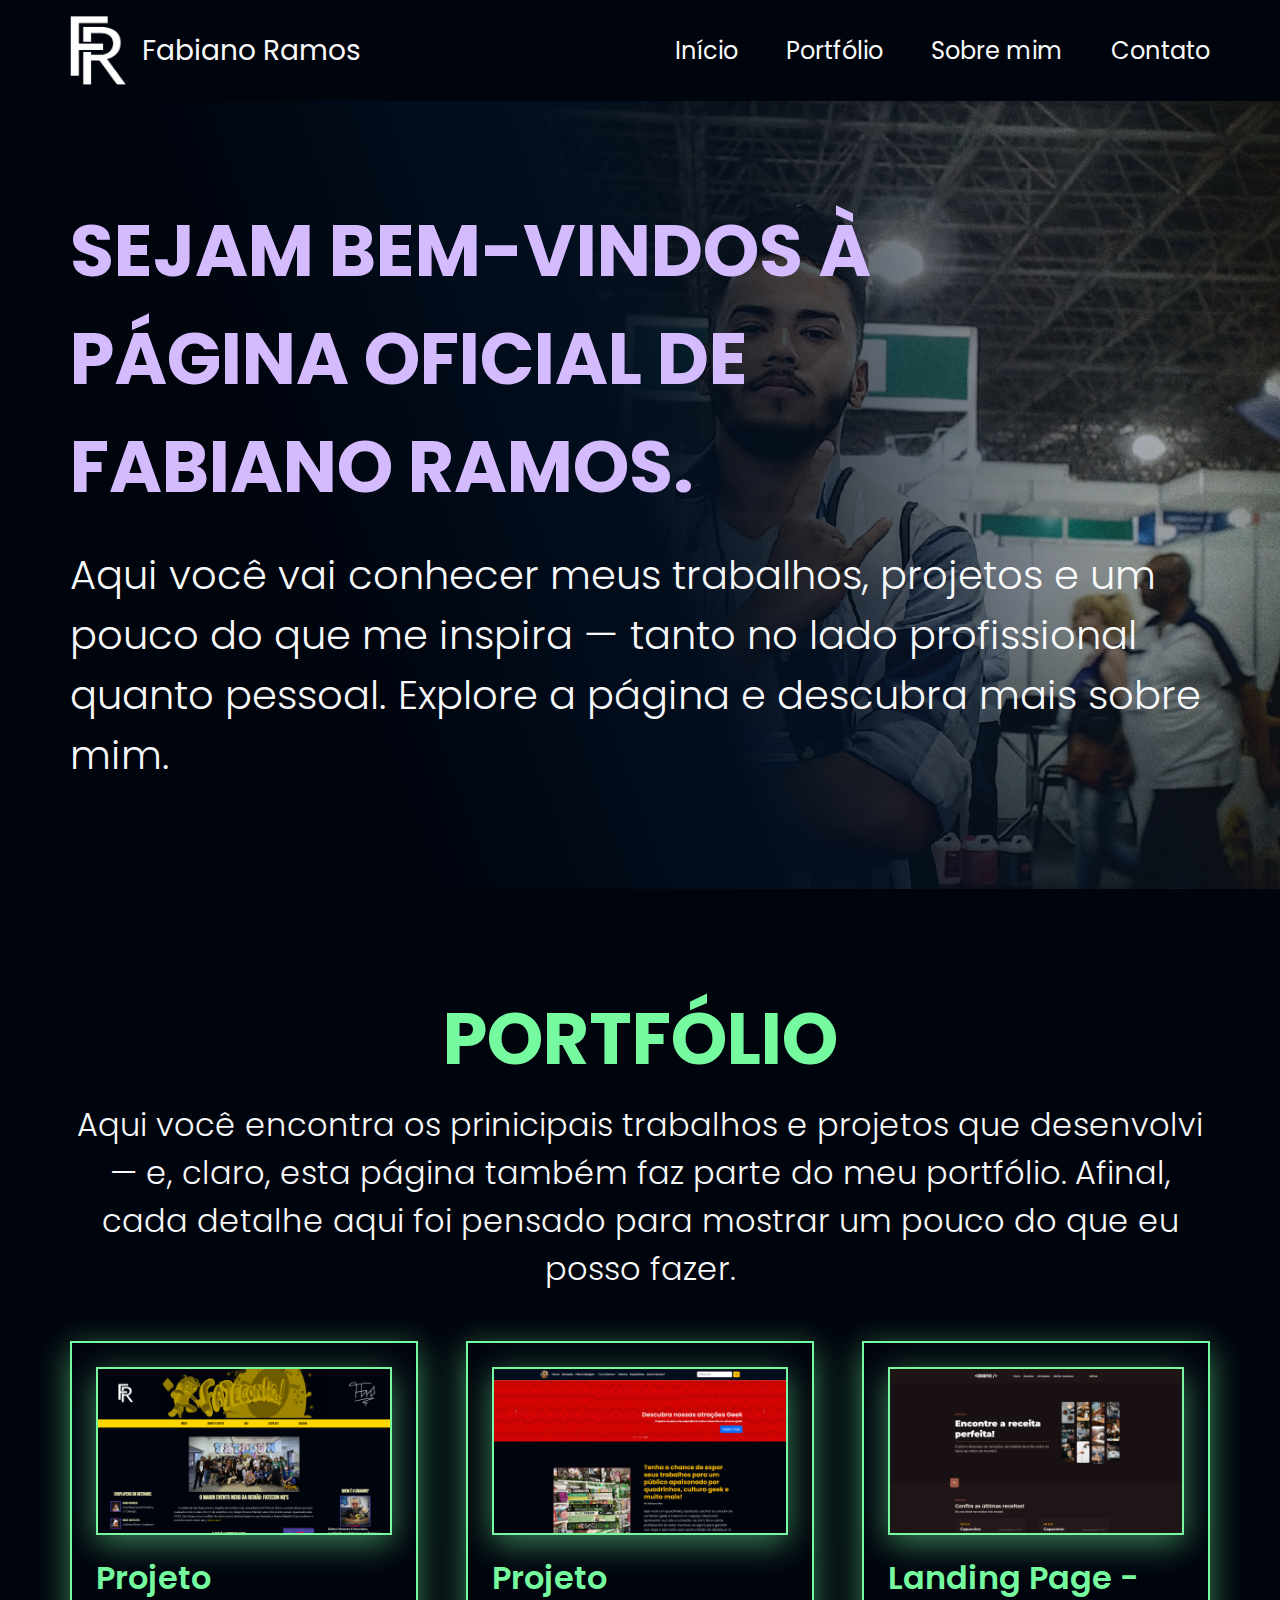
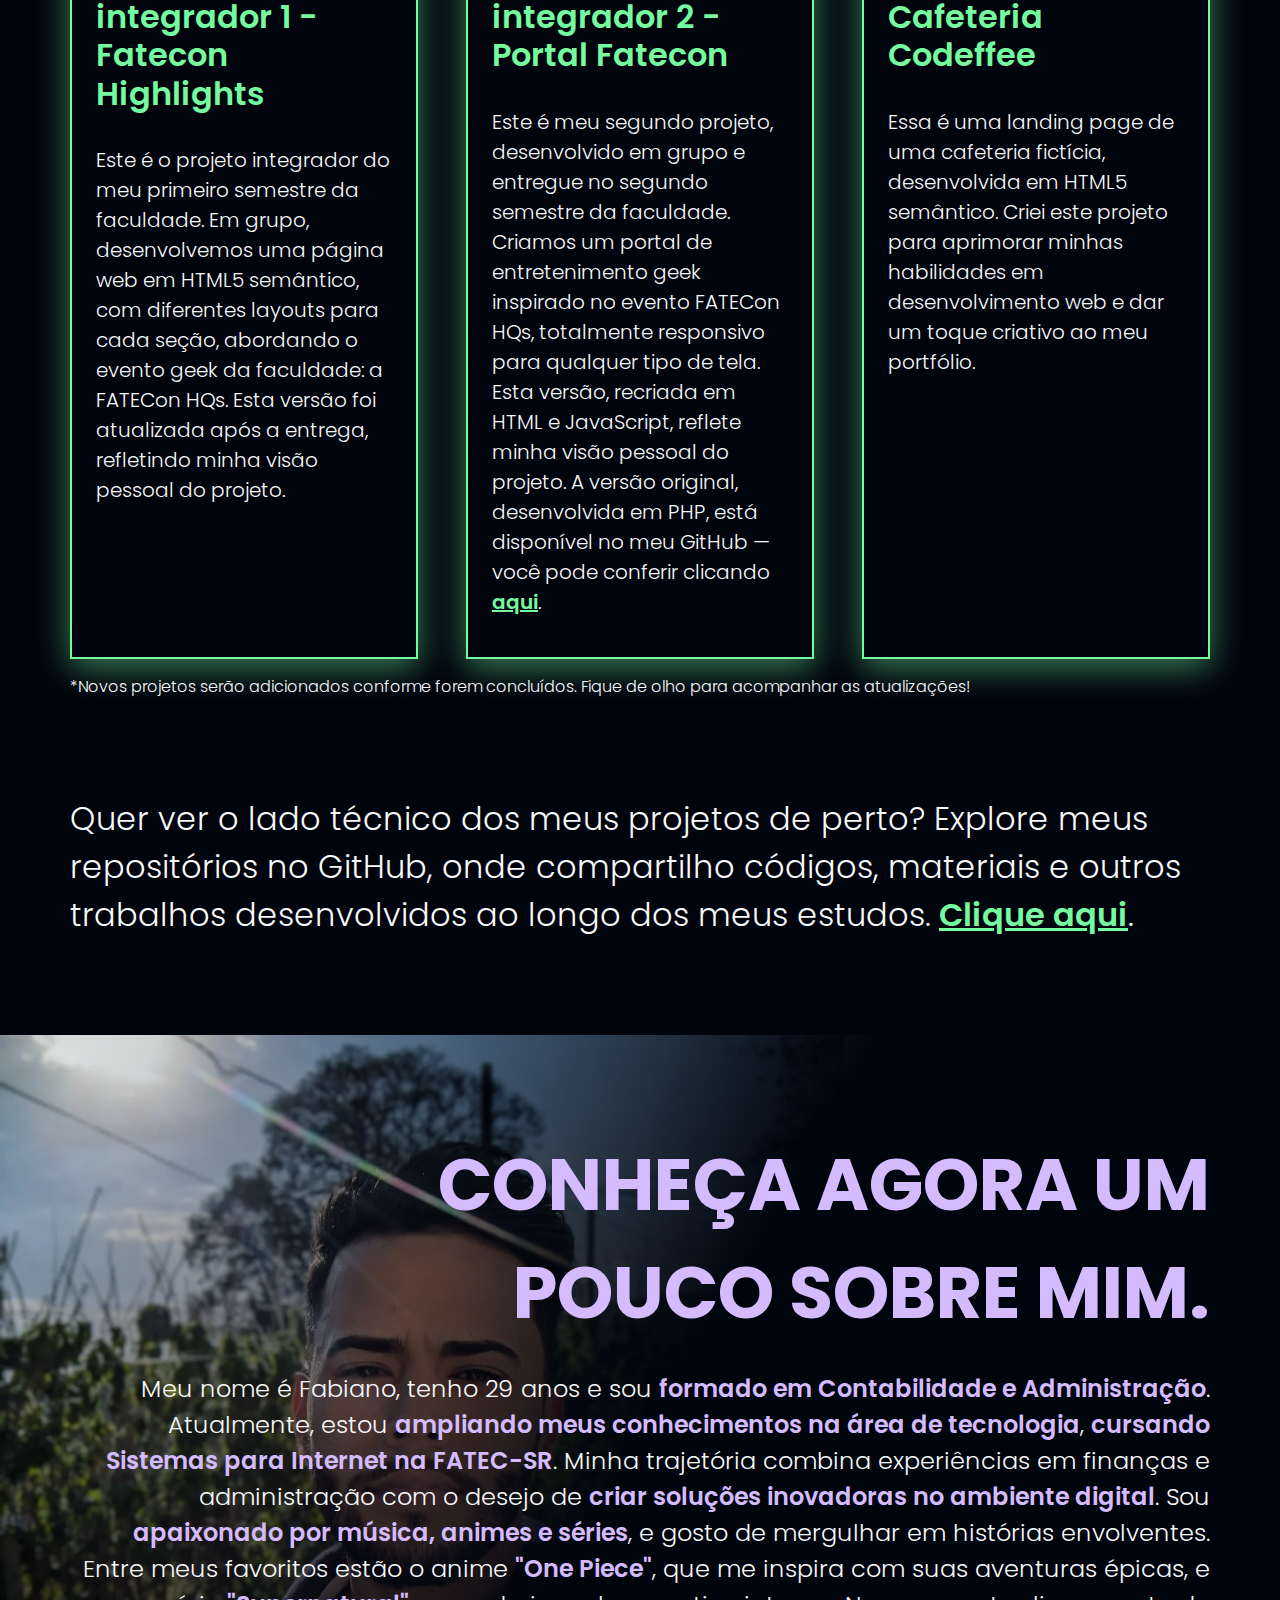
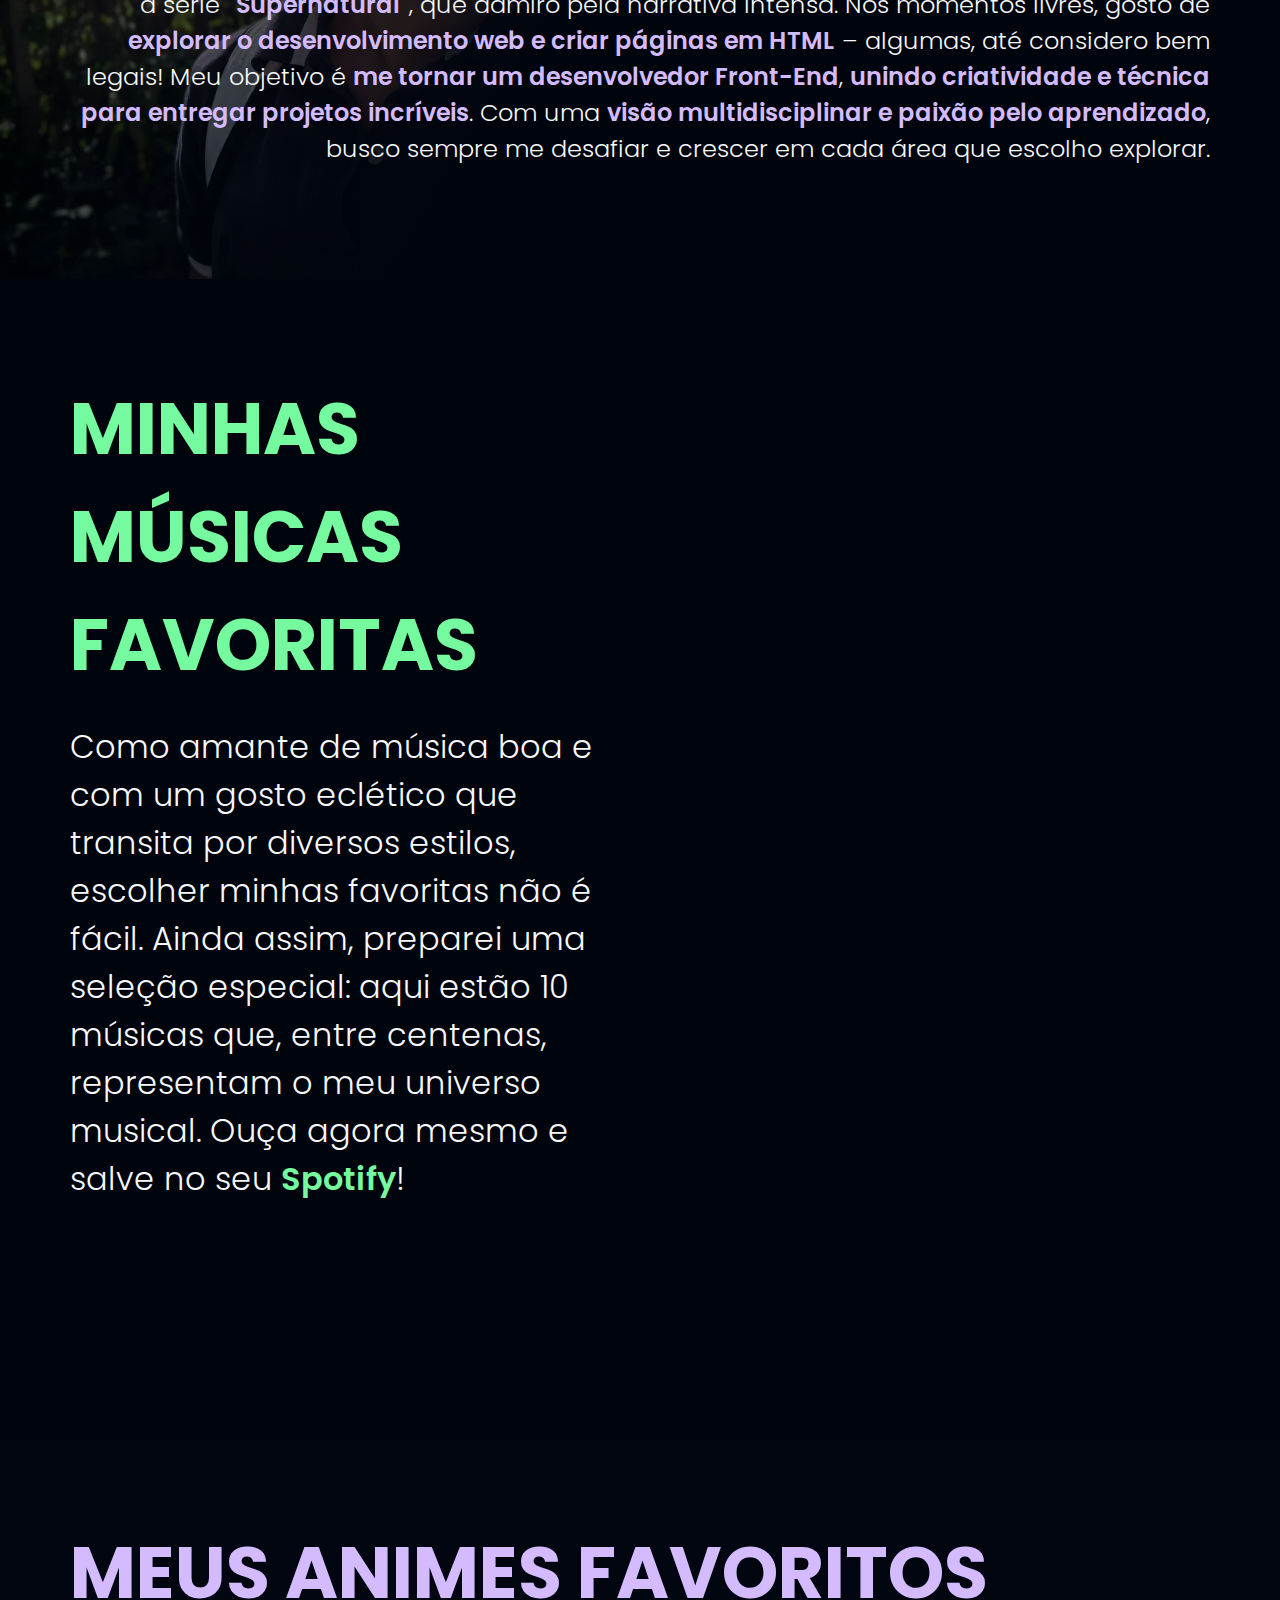
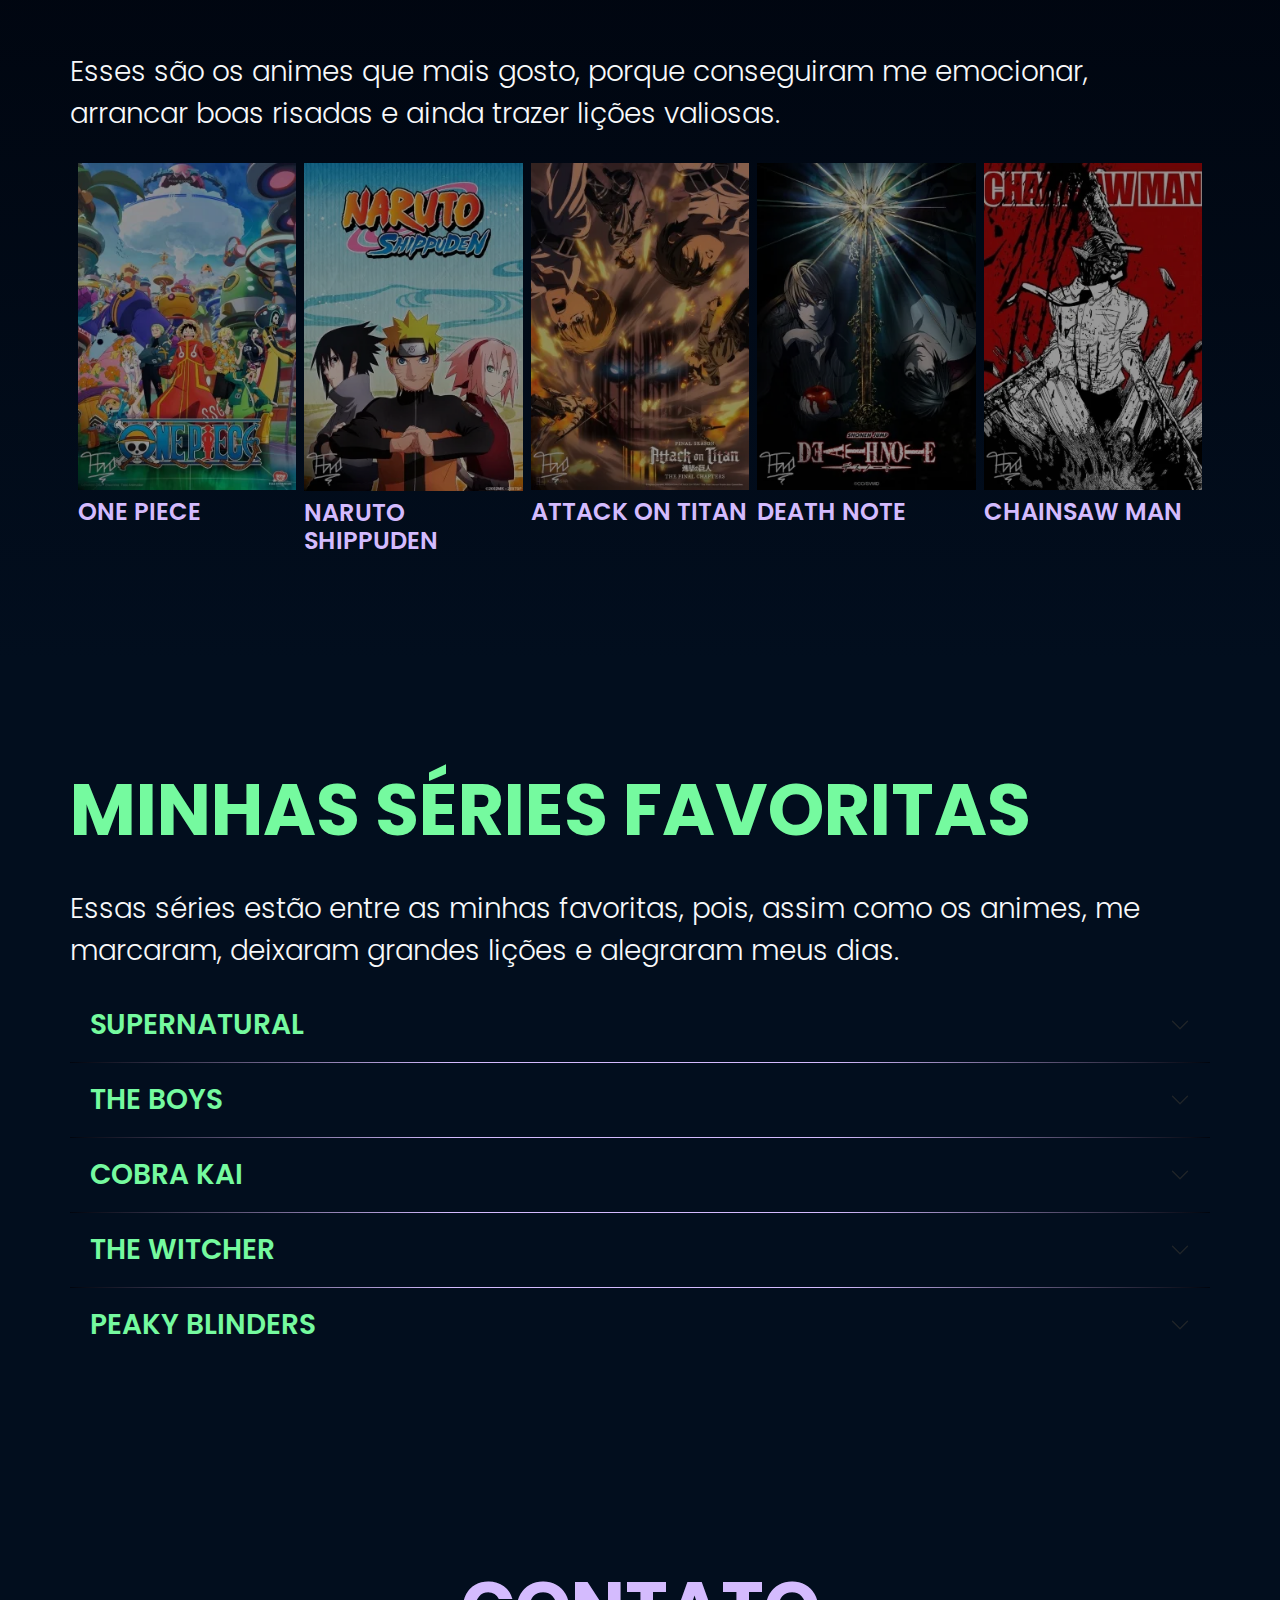
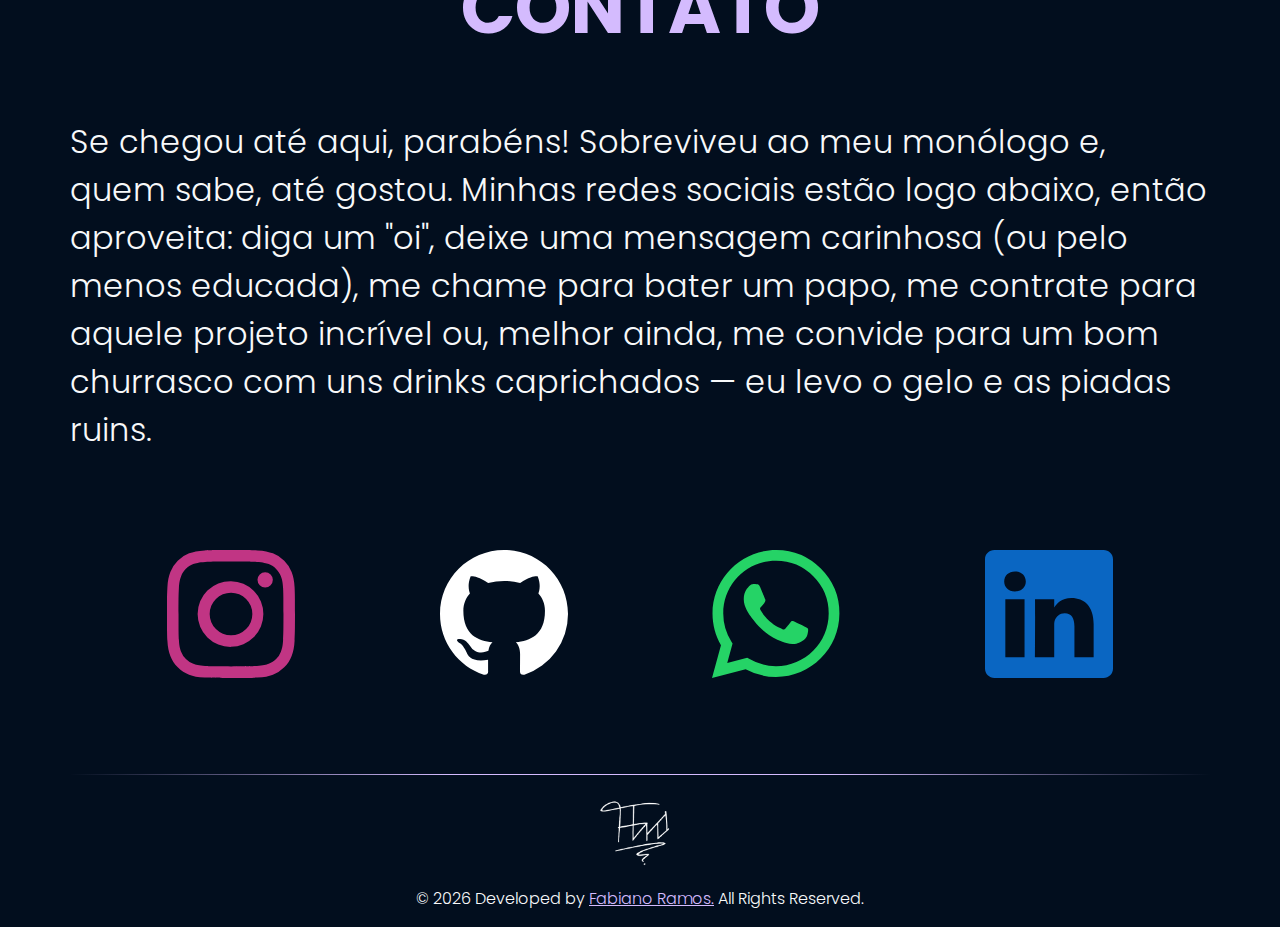
==== index.html @ 6aa33915 "Update index.html" ====
<!DOCTYPE html>
<html lang="pt-br">

<head>
    <meta charset="UTF-8">
    <meta name="viewport" content="width=device-width, initial-scale=1.0">
    <meta name="description" content="Uma página com uma apresentação profissional e pessoal sobre mim, além de uma amostra de meus projetos">
    <meta name="keywords" content="Fabiano Ramos, desenvolvedor Front-End, portfólio, projetos, quem sou, animes, séries, músicas">
    <meta name="author" content="Fabiano Ramos">
    <meta name="robots" content="index, follow">
    <title>Página do Fabiano</title>
    <link rel="icon" type="image/x-icon" href="assets/images/logos/mylogowhite.png">
    <!--Css BootStrap-->
    <link rel="stylesheet" href="https://cdn.jsdelivr.net/npm/bootstrap-icons@1.11.3/font/bootstrap-icons.min.css">
    <link href="https://cdn.jsdelivr.net/npm/bootstrap@5.3.3/dist/css/bootstrap.min.css" rel="stylesheet" integrity="sha384-QWTKZyjpPEjISv5WaRU9OFeRpok6YctnYmDr5pNlyT2bRjXh0JMhjY6hW+ALEwIH" crossorigin="anonymous">
    <!--Css geral-->
    <link rel="stylesheet" href="assets/css/style.css">
    <!-- Fonte -->
    <link rel="preconnect" href="https://fonts.googleapis.com">
    <link rel="preconnect" href="https://fonts.gstatic.com" crossorigin>
    <link href="https://fonts.googleapis.com/css2?family=Poppins:ital,wght@0,100;0,200;0,300;0,400;0,500;0,600;0,700;0,800;0,900;1,100;1,200;1,300;1,400;1,500;1,600;1,700;1,800;1,900&display=swap" rel="stylesheet">
</head>

<body class="text-light bg-blackblue">
    <!-- Header -->
    <header class="py-3 sticky-top bg-blackblue user-select-none transition-effect" id="navbar">
        <div class="container d-flex px-md-0 m-auto justify-content-between align-items-start align-items-lg-center">
            <div class=" text-start d-flex align-items-center my-md-auto gap-3">
                <a href="index.html"><img src="assets/images/logos/mylogowhite.png" alt="Fabiano Ramos Logo" class="logo"></a>

                <div class="d-none d-lg-block">
                    <span class="fs-3 text-light">Fabiano Ramos</span>
                </div>
            </div>

            <nav class="navbar navbar-expand-md d-flex flex-column text-end justify-content-end align-items-end px-md-0 my-auto">
                <button id="submenu-btn" class="navbar-toggler p-0" type="button" data-bs-toggle="collapse" data-bs-target="#navbarSupportedContent" aria-controls="navbarSupportedContent" aria-expanded="false" aria-label="Toggle navigation">
                    <i class="bi bi-list h1 text-light"></i>
                </button>

                <div class="d-flex flex-row justify-content-between fs-5">
                    <ul class="collapse navbar-collapse gap-5 fs-4 list-unstyled my-auto" id="navbarSupportedContent">
                        <li class="nav-item"><a href="#top" class="nav-link transition-effect">Início</a></li>
                        <li class="nav-item"><a href="#portfolio" class="nav-link transition-effect">Portfólio</a></li>
                        <li class="nav-item"><a href="#about" class="nav-link transition-effect">Sobre mim</a></li>
                        <li class="nav-item"><a href="#contacts" class="nav-link transition-effect">Contato</a></li>
                    </ul>
                </div>
            </nav>
        </div>
    </header>

    <main id="main">
        <!-- Hero -->
        <section class="py-5 bg-blackblue bg-hero" id="hero">
            <div class="container my-0 my-md-5 p-md-0">
                <header class="d-flex flex-column align-items-center align-items-md-start gap-3">
                    <h1 class="h-hero text-uppercase fw-bold text-lilac col-lg-9">Sejam Bem-vindos à página oficial de Fabiano Ramos.</h1>
                    <p class="h1 lh-base fw-light text-light">Aqui você vai conhecer meus trabalhos, projetos e um pouco do que me inspira — tanto no lado profissional quanto pessoal. Explore a página e descubra mais sobre mim.</p>
                </header>

                <div class="d-lg-none text-center p-3 my-3">
                    <img src="assets/images/fabiano01.webp" alt="Foto oficial de Fabiano Ramos" class="img-fluid bordas-lilac" loading="lazy">
                    <p><em>Opa, esse sou eu!</em></p>
                </div>
            </div>
        </section>

        <!-- Portfólio -->
        <section class="py-5 bg-blackblue" id="portfolio">
            <div class="container my-0 my-md-5 p-md-0">
                <header>
                    <h2 class="h-hero text-center text-mint fw-bold text-uppercase">Portfólio</h2>
                    <p class="h2 lh-base fw-light text-center text-light">Aqui você encontra os prinicipais trabalhos e projetos que desenvolvi — e, claro, esta página também faz parte do meu portfólio. Afinal, cada detalhe aqui foi pensado para mostrar um pouco do que eu posso fazer.</p>
                </header>

                <div class="my-5">
                    <div class="d-flex flex-column flex-lg-row justify-content-between gap-5">
                        <div class=" p-3 p-md-4 w-100 bordas-mint bg-blackblue">
                            <a href="https://projeto-integrador-01.vercel.app/" target="_blank" title="Clique aqui para acessar a página"><img src="assets/images/projects/fateconHighlights.png" class="img-fluid bordas-mint transition-effect" alt="Página inicial do Primeiro projeto" loading="lazy"></a>
                            <h3 class="h2 py-4 fw-semibold text-mint">Projeto integrador 1 - Fatecon Highlights</h3>
                            <p class="lead">Este é o projeto integrador do meu primeiro semestre da faculdade. Em grupo, desenvolvemos uma página web em HTML5 semântico, com diferentes layouts para cada seção, abordando o evento geek da faculdade: a FATECon HQs. Esta versão foi atualizada após a entrega, refletindo minha visão pessoal do projeto.</p>
                        </div>
                        
                        <div class="p-3 p-md-4 w-100 bordas-mint bg-blackblue">
                            <a href="https://portal-fatecon.vercel.app/" target="_blank" title="Clique aqui para acessar a página"><img src="assets/images/projects/portalFatecon.png" class="img-fluid bordas-mint transition-effect" alt="Página inicial do Segundo projeto" loading="lazy"></a>
                            <h3 class="h2 py-4 fw-semibold text-mint">Projeto integrador 2 - Portal Fatecon</h3>
                            <p class="lead">Este é meu segundo projeto, desenvolvido em grupo e entregue no segundo semestre da faculdade. Criamos um portal de entretenimento geek inspirado no evento FATECon HQs, totalmente responsivo para qualquer tipo de tela. Esta versão, recriada em HTML e JavaScript, reflete minha visão pessoal do projeto. A versão original, desenvolvida em PHP, está disponível no meu GitHub — você pode conferir clicando <a href="https://github.com/FabianoR27/phpclass/tree/main/projetoIntegradorPHP" target="_blank" title="Códigos do projeto original aqui" class="text-mint fw-semibold">aqui</a>.</p>
                        </div>
                        
                        <div class=" p-3 p-md-4 w-100 bordas-mint bg-blackblue">
                            <a href="https://cafeteriacodefee.vercel.app/" target="_blank" title="Clique aqui para acessar a página"><img src="assets/images/projects/cafeteriaCodeffee.png" class="img-fluid bordas-mint transition-effect" alt="Página inicial da landing page" loading="lazy"></a>
                            <h3 class="h2 py-4 fw-semibold text-mint">Landing Page - Cafeteria Codeffee</h3>
                            <p class="lead">Essa é uma landing page de uma cafeteria fictícia, desenvolvida em HTML5 semântico. Criei este projeto para aprimorar minhas habilidades em desenvolvimento web e dar um toque criativo ao meu portfólio.</p>
                        </div>
                    </div>

                    <p class="fw-light text-light pt-3">*Novos projetos serão adicionados conforme forem concluídos. Fique de olho para acompanhar as atualizações!</p>
                </div>

                <p class="h2 lh-base fw-light text-light pt-md-5">Quer ver o lado técnico dos meus projetos de perto? Explore meus repositórios no GitHub, onde compartilho códigos, materiais e outros trabalhos desenvolvidos ao longo dos meus estudos. <a href="https://github.com/FabianoR27/" target="_blank" title="clique aqui para ir ao meu perfil" class="fw-semibold text-mint">Clique aqui</a>.</p>
            </div>
        </section>

        <!-- Sobre mim -->
        <section class="py-5 bg-blackblue bg-about" id="about">
            <div class="container my-0 my-md-5 p-md-0">
                <div class="d-flex flex-column text-lg-end align-items-lg-end gap-3">
                    <header class=" col-lg-9">
                        <h2 class="h-hero text-uppercase fw-bold text-lilac">Conheça agora um pouco sobre mim.</h2>
                    </header>

                    <div class="order-2">
                        <p class="fs-4 lh-base fw-light text-light">Meu nome é Fabiano, tenho 29 anos e sou <span class="fw-semibold text-lilac">formado em Contabilidade e Administração</span>. Atualmente, estou <span class="fw-semibold text-lilac">ampliando meus conhecimentos na área de tecnologia</span>, <span class="fw-semibold text-lilac">cursando Sistemas para Internet na FATEC-SR</span>. Minha trajetória combina experiências em finanças e administração com o desejo de <span class="fw-semibold text-lilac">criar soluções inovadoras no ambiente digital</span>. Sou <span class="fw-semibold text-lilac">apaixonado por música, animes e séries</span>, e gosto de mergulhar em histórias envolventes. Entre meus favoritos estão o anime <span class="fw-semibold text-lilac">"One Piece"</span>, que me inspira com suas aventuras épicas, e a série <span class="fw-semibold text-lilac">"Supernatural"</span>, que admiro pela narrativa intensa. Nos momentos livres, gosto de <span class="fw-semibold text-lilac">explorar o desenvolvimento web e criar páginas em HTML</span> – algumas, até considero bem legais! Meu objetivo é <span class="fw-semibold text-lilac">me tornar um desenvolvedor Front-End</span>, <span class="fw-semibold text-lilac">unindo criatividade e técnica para entregar projetos incríveis</span>. Com uma <span class="fw-semibold text-lilac">visão multidisciplinar e paixão pelo aprendizado</span>, busco sempre me desafiar e crescer em cada área que escolho explorar.</p>
                    </div>

                    <div class="d-lg-none text-center p-3 my-3 order-1">
                        <img src="assets/images/fabiano02.webp" alt="Foto oficial de Fabiano Ramos" class="img-fluid bordas-lilac" loading="lazy">
                        <p><em>Eu aqui, de novo rs.</em></p>
                    </div>
                </div>
            </div>
        </section>
        
        <!-- Músicas Favoritas -->
        <section class="py-5 bg-blackblue" id="playlist">
            <div class="container my-0 my-md-5 p-md-0">
                <div class="d-flex flex-column flex-lg-row justify-content-between gap-2 gap-xl-4">
                    <header class="d-flex flex-column align-items-center align-items-md-start gap-3 w-100">
                        <h2 class="h-hero text-uppercase fw-bold text-mint">Minhas músicas favoritas</h2>
                        <p class="fs-2 lh-base fw-light text-light">Como amante de música boa e com um gosto eclético que transita por diversos estilos, escolher minhas favoritas não é fácil. Ainda assim, preparei uma seleção especial: aqui estão 10 músicas que, entre centenas, representam o meu universo musical. Ouça agora mesmo e salve no seu <span class="text-mint fw-semibold">Spotify</span>!</p>
                    </header>
                    
                    <div class="d-flex flex-column flex-md-row flex-lg-column flex-xl-row justify-content-center justify-lg-between gap-3 gap-xl-5 w-100">
                        <div class="d-flex flex-column gap-3 gap-xl-5 user-select-none">
                            <iframe src="https://open.spotify.com/embed/track/3H1LCvO3fVsK2HPguhbml0?utm_source=generator" allow="clipboard-write; encrypted-media; fullscreen; picture-in-picture" loading="lazy"></iframe><!-- Forever -->
                            <iframe src="https://open.spotify.com/embed/track/65r94rVdiMwqXyQFEr3tqT?utm_source=generator" allow="clipboard-write; encrypted-media; fullscreen; picture-in-picture" loading="lazy"></iframe><!-- Resonance -->
                            <iframe src="https://open.spotify.com/embed/track/1oVrNSqi3Xnh4IMEE8Uvgv?utm_source=generator" allow="clipboard-write; encrypted-media; fullscreen; picture-in-picture" loading="lazy"></iframe><!-- Renegade -->
                            <iframe src="https://open.spotify.com/embed/track/5JHNg1hxZFT7TDEphhM4wj?utm_source=generator" allow="clipboard-write; encrypted-media; fullscreen; picture-in-picture" loading="lazy"></iframe><!-- Waiting For The End -->
                            <iframe src="https://open.spotify.com/embed/track/1yxouixGWAcFOxmWM2iia7?utm_source=generator" allow="clipboard-write; encrypted-media; fullscreen; picture-in-picture" loading="lazy"></iframe><!-- Coisas Que Vem Pra Ficar -->
                        </div>

                        <div class="d-flex flex-column gap-3 gap-xl-5 user-select-none">
                            <iframe src="https://open.spotify.com/embed/track/3bMsT2EiXYKSUjc9uvIkI3?utm_source=generator" allow="clipboard-write; encrypted-media; fullscreen; picture-in-picture" loading="lazy"></iframe><!-- Wake Me Up - Avicii By Avicii -->
                            <iframe src="https://open.spotify.com/embed/track/6DtU5J0xK0Law03cXT6ar5?utm_source=generator" allow="clipboard-write; encrypted-media; fullscreen; picture-in-picture" loading="lazy"></iframe><!-- Lucky -->
                            <iframe src="https://open.spotify.com/embed/track/7pDQ4sjNxCUWEOQNNgIpCR?utm_source=generator" allow="clipboard-write; encrypted-media; fullscreen; picture-in-picture" loading="lazy"></iframe><!-- Digno De Louvor -->
                            <iframe src="https://open.spotify.com/embed/track/39BkJtg9J6gy6IybhX6ClV?utm_source=generator" allow="clipboard-write; encrypted-media; fullscreen; picture-in-picture" loading="lazy"></iframe><!-- Fora Do Comum -->
                            <iframe src="https://open.spotify.com/embed/track/7MPQNyAX02uIEQCRsC4sgc?utm_source=generator" allow="clipboard-write; encrypted-media; fullscreen; picture-in-picture" loading="lazy"></iframe><!-- Banco -->
                        </div>
                        
                    </div>
                </div>
            </div>
        </section>

        <!-- Animes Favoritos -->
        <section class="py-5 bg-gradient-blue" id="animes">
            <div class="container my-0 my-md-5 p-md-0">
                <header class="d-flex flex-column align-items-center align-items-md-start gap-3">
                    <h2 class="h-hero text-md-start text-lilac fw-bold text-uppercase">Meus animes favoritos</h2>
                    <p class="fs-3 lh-base fw-light text-light">Esses são os animes que mais gosto, porque conseguiram me emocionar, arrancar boas risadas e ainda trazer lições valiosas.</p>
                </header>

                <!-- Anime List -->
                <div class="carousel user-select-none" id="animeList">
                    <button title="para a esquerda" class="scroll-button left d-lg-none" type="button" id="scrollLeft">
                        <i class="bi bi-chevron-left"></i>
                    </button>
                    <button title="para a direita" class="scroll-button right d-lg-none" type="button" id="scrollRight">
                        <i class="bi bi-chevron-right"></i>
                    </button>
                
                    <ul class="d-flex list-unstyled gap-2 overflow-x-scroll justify-content-around m-0 p-2 text-uppercase" id="imageContainer">
                        <!-- Anime 1 -->
                        <li class="zoom-img mt-1">
                            <a href="templates/anime-onePiece.html" class="load-content text-light text-decoration-none">
                                <img title="Clique e veja logo abaixo" src="assets/images/animes/anime_one_piece_sm.webp" alt="Banner do anime 'One Piece'">
                                <p class="h4 text-start pt-2 m-0 fw-semibold text-lilac" lang="en-us">One Piece</p>
                            </a>
                        </li>

                        <!-- Anime 2 -->
                        <li class="zoom-img mt-1">
                            <a title="Clique e veja logo abaixo" href="templates/anime-naruto.html" class="load-content text-light text-decoration-none">
                                <img src="assets/images/animes/anime_naruto_sm.webp" alt="Banner do anime 'Naruto Shippuden'">
                                <p class="h4 text-start pt-2 m-0 fw-semibold text-lilac">Naruto Shippuden</p>
                            </a>
                        </li>

                        <!-- Anime 3 -->
                        <li class="zoom-img mt-1">
                            <a title="Clique e veja logo abaixo" href="templates/anime-attackOnTitan.html" class="load-content text-light text-decoration-none">
                                <img src="assets/images/animes/anime_attack_on_titan_sm.webp" alt="Banner do anime 'Attack On Titan'">
                                <p class="h4 text-start pt-2 m-0 fw-semibold text-lilac" lang="en-us">Attack On Titan</p>
                            </a>
                        </li>

                        <!-- Anime 4 -->
                        <li class="zoom-img mt-1">
                            <a title="Clique e veja logo abaixo" href="templates/anime-deathNote.html" class="load-content text-light text-decoration-none">
                                <img src="assets/images/animes/anime_death_note_sm.webp" alt="Banner do anime 'Death Note'">
                                <p class="h4 text-start pt-2 m-0 fw-semibold text-lilac" lang="en-us">Death Note</p>
                            </a>
                        </li>

                        <!-- Anime 5 -->
                        <li class="zoom-img mt-1">
                            <a title="Clique e veja logo abaixo" href="templates/anime-chainsawMan.html" class="load-content text-light text-decoration-none">
                                <img src="assets/images/animes/anime_chainsaw_man_sm.webp" alt="Banner do anime 'Chainsaw Man'">
                                <p class="h4 text-start pt-2 m-0 fw-semibold text-lilac" lang="en-us">Chainsaw Man</p>
                            </a>
                        </li>
                    </ul>
                </div>
                
                <!-- Anime Content -->
                <div class="mt-5" id="content"></div>
            </div>
        </section>

        <!-- Séries Favoritas -->
        <section class="py-5 bg-darkblue" id="series">
            <div class="container my-0 my-md-5 p-md-0">
                <header class="d-flex flex-column align-items-center align-items-md-start gap-3">
                    <h2 class="h-hero text-md-start text-mint fw-bold text-uppercase">Minhas Séries Favoritas</h2>
                    <p class="fs-3 lh-base fw-light text-light">Essas séries estão entre as minhas favoritas, pois, assim como os animes, me marcaram, deixaram grandes lições e alegraram meus dias.</p>
                </header>

                <div class="accordion accordion-flush" id="accordionFlushSeries">
                    <!-- Série 1 -->
                    <div class="accordion-item text-light bg-blackblue border-bottom-lilac">
                        <p class="accordion-header">
                            <button class="accordion-button fw-semibold collapsed fs-3 bg-darkblue" type="button" data-bs-toggle="collapse" data-bs-target="#flush-collapseOne" aria-expanded="false" aria-controls="flush-collapseOne">
                                SUPERNATURAL
                            </button>
                        </p>

                        <div id="flush-collapseOne" class="accordion-collapse collapse bordas-mint" data-bs-parent="#accordionFlushSeries">
                            <div class="accordion-body p-2 py-md-0">
                                <div class=" m-3 py-4 p-md-4 d-flex flex-column flex-sm-column flex-lg-row flex-md-row gap-3 gap-lg-5 justify-content-between">
                                    <div class="order-md-1 order-lg-0 col-md-5 col-lg-auto mx-auto">
                                        <img src="assets/images/series/supernatural.webp" alt="Banner da Série 'Supernatural'" class="img-fluid" loading="lazy">
                                    </div>

                                    <div class="order-lg-1">
                                        <h3 class="fs-1 fw-bold text-mint">SUPERNATURAL</h3>
                                        <div class="lead">
                                            <p>Supernatural é uma série que acompanha os irmãos Sam e Dean Winchester em sua missão de caçar monstros, demônios e criaturas sobrenaturais enquanto lidam com tragédias pessoais e batalhas contra forças cósmicas. Ao longo de suas 15 temporadas, a série constrói um universo fascinante repleto de mistério, ação e relações humanas marcantes, com toques de humor e emoção.</p>

                                            <p>Eu curto Supernatural porque, além das caçadas emocionantes e do folclore cheio de detalhes, o que realmente se destaca é a relação entre os irmãos. A série mistura drama, humor e ação de um jeito que te prende do início ao fim. Sam e Dean são o coração da história, e é fácil se conectar com as lutas e sacrifícios que eles enfrentam.</p>

                                            <p>Se você ainda não conhece, vale a pena assistir Supernatural pois é uma história cheia de aventura, emoção e momentos que ficam na memória. É o tipo de série que te faz rir, chorar e torcer pelos personagens como se fossem parte da sua família.</p>
                                        </div>

                                        <div class="pt-2 text-center text-md-start">
                                            <a href="https://www.primevideo.com/detail/0JA6NNUMSIDKVMSN45URIWQFAC" target="_blank" class="btn btn-sm btn-mint">ASSISTA <i class="bi bi-box-arrow-up-right"></i></a>
                                        </div>
                                    </div>
                                </div>
                            </div>
                        </div>
                    </div>

                    <!-- Série 2 -->
                    <div class="accordion-item text-light bg-blackblue border-bottom-lilac">
                        <p class="accordion-header">
                            <button class="accordion-button fw-semibold collapsed fs-3 bg-darkblue" type="button" data-bs-toggle="collapse" data-bs-target="#flush-collapseTwo" aria-expanded="false" aria-controls="flush-collapseTwo">
                                THE BOYS
                            </button>
                        </p>

                        <div id="flush-collapseTwo" class="accordion-collapse collapse bordas-mint" data-bs-parent="#accordionFlushSeries">
                            <div class="accordion-body p-2 py-md-0">
                                <div class=" m-3 py-4 p-md-4 d-flex flex-column flex-sm-column flex-lg-row flex-md-row gap-3 gap-lg-5 justify-content-between">
                                    <div class="order-md-1 order-lg-0 col-md-5 col-lg-auto mx-auto">
                                        <img src="assets/images/series/the_boys.webp" alt="Banner da série 'The Boys'" class="img-fluid" loading="lazy">
                                    </div>

                                    <div class="order-lg-1">
                                        <h3 class="fs-1 fw-bold text-mint">THE BOYS</h3>
                                        <div class="lead">
                                            <p>The Boys é uma série que vira o mundo dos super-heróis de cabeça para baixo. Aqui, os "heróis" nem sempre são tão heróicos assim, e um grupo de pessoas comuns decide enfrentá-los, expondo a corrupção e os abusos que eles escondem. Com muita ação, humor ácido e críticas afiadas à sociedade, a série é imprevisível e cheia de momentos chocantes.</p>

                                            <p>Eu curto The Boys porque ela quebra todas as expectativas sobre histórias de heróis. É incrível ver como a série mistura humor, violência e dilemas morais de um jeito tão único. Os personagens têm profundidade e personalidade, e cada episódio te deixa querendo saber o que vem a seguir.</p>
                                            
                                            <p>Se você ainda não conhece, The Boys vale a pena porque não é só mais uma história de super-heróis. É diferente, ousada e cheia de momentos que te fazem rir, pensar e, às vezes, até ficar de boca aberta.</p>
                                        </div>

                                        <div class="pt-2 text-center text-md-start">
                                            <a href="https://www.primevideo.com/detail/0KRGHGZCHKS920ZQGY5LBRF7MA" target="_blank" class="btn btn-sm btn-mint">ASSISTA <i class="bi bi-box-arrow-up-right"></i></a>
                                        </div>
                                    </div>
                                </div>
                            </div>
                        </div>
                    </div>

                    <!-- Série 3 -->
                    <div class="accordion-item text-light bg-blackblue border-bottom-lilac">
                        <p class="accordion-header">
                            <button class="accordion-button fw-semibold collapsed fs-3 bg-darkblue" type="button" data-bs-toggle="collapse" data-bs-target="#flush-collapseThree" aria-expanded="false" aria-controls="flush-collapseThree">
                                COBRA KAI
                            </button>
                        </p>

                        <div id="flush-collapseThree" class="accordion-collapse collapse bordas-mint" data-bs-parent="#accordionFlushSeries">
                            <div class="accordion-body p-2 py-md-0">
                                <div class=" m-3 py-4 p-md-4 d-flex flex-column flex-sm-column flex-lg-row flex-md-row gap-3 gap-lg-5 justify-content-between">
                                    <div class="order-md-1 order-lg-0 col-md-5 col-lg-auto mx-auto">
                                        <img src="assets/images/series/cobra_kai.webp" alt="Banner da série 'Cobra Kai'" class="img-fluid" loading="lazy">
                                    </div>

                                    <div class="order-lg-1">
                                        <h3 class="fs-1 fw-bold text-mint">COBRA KAI</h3>
                                        <div class="lead">
                                            <p>Cobra Kai é a continuação que ninguém sabia que precisava, mas que todo mundo amou. A série revisita os personagens icônicos de Karatê Kid, décadas depois dos filmes, e mostra que rivalidades nunca morrem. Johnny Lawrence e Daniel LaRusso agora têm suas próprias academias de karatê e continuam se enfrentando enquanto tentam lidar com seus próprios problemas e ensinar uma nova geração.</p>

                                            <p>Eu curto Cobra Kai porque ela mistura nostalgia e novidade de um jeito incrível. Ver os personagens clássicos de volta, com histórias mais maduras, mas sem perder o humor e as boas cenas de luta, é muito divertido. Além disso, os alunos trazem frescor à trama, e a dinâmica entre eles e seus mestres deixa tudo ainda mais interessante.</p>

                                            <p>Cobra Kai é uma mistura legal de ação, comédia e emoção. É uma série que respeita o passado, mas sabe muito bem como criar algo novo e empolgante. Vale a pena dar uma olhada, caso não conheça ainda.</p>
                                        </div>

                                        <div class="pt-2 text-center text-md-start">
                                            <a href="https://www.netflix.com/title/81002370" target="_blank" class="btn btn-sm btn-mint">ASSISTA <i class="bi bi-box-arrow-up-right"></i></a>
                                        </div>
                                    </div>
                                </div>
                            </div>
                        </div>
                    </div>

                    <!-- Série 4 -->
                    <div class="accordion-item text-light bg-blackblue border-bottom-lilac">
                        <p class="accordion-header">
                            <button class="accordion-button fw-semibold collapsed fs-3 bg-darkblue" type="button" data-bs-toggle="collapse" data-bs-target="#flush-collapseFour" aria-expanded="false" aria-controls="flush-collapseFour">
                                THE WITCHER
                            </button>
                        </p>

                        <div id="flush-collapseFour" class="accordion-collapse collapse bordas-mint" data-bs-parent="#accordionFlushSeries">
                            <div class="accordion-body p-2 py-md-0">
                                <div class=" m-3 py-4 p-md-4 d-flex flex-column flex-sm-column flex-lg-row flex-md-row gap-3 gap-lg-5 justify-content-between">
                                    <div class="order-md-1 order-lg-0 col-md-5 col-lg-auto mx-auto">
                                        <img src="assets/images/series/the_witcher.webp" alt="Banner da Série 'The Witcher'" class="img-fluid" loading="lazy">
                                    </div>

                                    <div class="order-lg-1">
                                        <h3 class="fs-1 fw-bold text-mint">THE WITCHER</h3>
                                        <div class="lead">
                                            <p>The Witcher é uma série que nos leva para um mundo cheio de monstros, magia e escolhas difíceis. A história acompanha Geralt de Rivia, um bruxo caçador de monstros, enquanto ele tenta encontrar seu lugar em um mundo onde o bem e o mal nem sempre são tão claros. Com tramas envolventes e personagens marcantes, a série é cheia de ação, intrigas e momentos épicos.</p>

                                            <p>Eu curto The Witcher porque é mais do que uma história de fantasia. A série tem um jeito único de misturar lutas incríveis, humor sarcástico e temas mais profundos, como destino e humanidade. Sem falar que Geralt é um protagonista que conquista com sua força e seu jeito "não tô nem aí". Ah, e a trilha sonora é viciante – impossível não cantarolar "Toss a Coin to Your Witcher (dê um trocado pro seu Bruxo...)".</p>
                                                
                                            <p>Vale a pena ver The Witcher, se você não conhece, porque entrega uma fantasia diferente, cheia de reviravoltas e personagens que grudam na memória. É o tipo de série que te leva para outro mundo e deixa você querendo mais a cada episódio.</p>

                                        </div>

                                        <div class="pt-2 text-center text-md-start">
                                            <a href="https://www.netflix.com/title/80189685" target="_blank" class="btn btn-sm btn-mint">ASSISTA <i class="bi bi-box-arrow-up-right"></i></a>
                                        </div>
                                    </div>
                                </div>
                            </div>
                        </div>
                    </div>

                    <!-- Série 5 -->
                    <div class="accordion-item text-light bg-blackblue border-bottom-lilac">
                        <p class="accordion-header">
                            <button class="accordion-button fw-semibold collapsed fs-3 bg-darkblue" type="button" data-bs-toggle="collapse" data-bs-target="#flush-collapseFive" aria-expanded="false" aria-controls="flush-collapseFive">
                                PEAKY BLINDERS
                            </button>
                        </p>

                        <div id="flush-collapseFive" class="accordion-collapse collapse bordas-mint" data-bs-parent="#accordionFlushSeries">
                            <div class="accordion-body p-2 py-md-0">
                                <div class=" m-3 py-4 p-md-4 d-flex flex-column flex-sm-column flex-lg-row flex-md-row gap-3 gap-lg-5 justify-content-between">
                                    <div class="order-md-1 order-lg-0 col-md-5 col-lg-auto mx-auto">
                                        <img src="assets/images/series/peaky_blinders.webp" alt="Banner da Série 'Peaky Blinders'" class="img-fluid" loading="lazy">
                                    </div>

                                    <div class="order-lg-1">
                                        <h3 class="fs-1 fw-bold text-mint">PEAKY BLINDERS</h3>
                                        <div class="lead">
                                            <p>Peaky Blinders é uma série ambientada na Inglaterra pós-Primeira Guerra Mundial, centrada na ascensão da família Shelby e seu império de apostas ilegais. Liderado pelo carismático e implacável Tommy Shelby, o grupo enfrenta rivais, conspirações e dilemas morais enquanto tenta expandir seu domínio. Com uma ambientação impecável e uma narrativa intensa, a série é tão elegante quanto sombria.</p>

                                            <p>Eu gosto de Peaky Blinders porque ela é um retrato fascinante de ambição e poder. Tommy Shelby é um líder frio e calculista, capaz de tomar decisões impiedosas para proteger sua família e seus interesses. Sua frieza e estratégia contrastam com os conflitos internos que ele esconde, tornando-o um personagem complexo e cativante. Além disso, a série impressiona com uma fotografia belíssima, atuações marcantes e uma trilha sonora que mistura o clássico com o moderno, criando uma atmosfera única.</p>

                                            <p>Se você ainda não assistiu, Peaky Blinders vale a pena porque é uma obra envolvente, repleta de intriga, drama e momentos memoráveis. É o tipo de série que combina estilo e substância, deixando você imerso no universo dos Shelby do começo ao fim.</p>
                                        </div>

                                        <div class="pt-2 text-center text-md-start">
                                            <a href="https://www.netflix.com/title/80002479" target="_blank" class="btn btn-sm btn-mint">ASSISTA <i class="bi bi-box-arrow-up-right"></i></a>
                                        </div>
                                    </div>
                                </div>
                            </div>
                        </div>
                    </div>
                </div>
            </div>
        </section>

        <!-- Meus contatos -->
        <section class="py-5 bg-darkblue" id="contacts">
            <div class="container my-0 my-md-5 p-md-0">
                <header>
                    <h2 class="h-hero text-center text-lilac fw-bold text-uppercase">Contato</h2>
                    <p class="h2 lh-base fw-light text-light py-md-5">Se chegou até aqui, parabéns! Sobreviveu ao meu monólogo e, quem sabe, até gostou. Minhas redes sociais estão logo abaixo, então aproveita: diga um "oi", deixe uma mensagem carinhosa (ou pelo menos educada), me chame para bater um papo, me contrate para aquele projeto incrível ou, melhor ainda, me convide para um bom churrasco com uns drinks caprichados — eu levo o gelo e as piadas ruins.</p>
                </header>

                <div class="my-5">
                    <div class="list-unstyled d-flex flex-wrap justify-content-center justify-content-lg-evenly gap-5 transition-effect">
                        <a href="https://instagram.com/fabiano.r_/" target="_blank" title="clique aqui para ir ao Meu Instagram">
                            <svg xmlns="http://www.w3.org/2000/svg" fill="currentColor" class="social-media transition-effect bi bi-instagram" viewBox="0 0 16 16">
                                <path d="M8 0C5.829 0 5.556.01 4.703.048 3.85.088 3.269.222 2.76.42a3.9 3.9 0 0 0-1.417.923A3.9 3.9 0 0 0 .42 2.76C.222 3.268.087 3.85.048 4.7.01 5.555 0 5.827 0 8.001c0 2.172.01 2.444.048 3.297.04.852.174 1.433.372 1.942.205.526.478.972.923 1.417.444.445.89.719 1.416.923.51.198 1.09.333 1.942.372C5.555 15.99 5.827 16 8 16s2.444-.01 3.298-.048c.851-.04 1.434-.174 1.943-.372a3.9 3.9 0 0 0 1.416-.923c.445-.445.718-.891.923-1.417.197-.509.332-1.09.372-1.942C15.99 10.445 16 10.173 16 8s-.01-2.445-.048-3.299c-.04-.851-.175-1.433-.372-1.941a3.9 3.9 0 0 0-.923-1.417A3.9 3.9 0 0 0 13.24.42c-.51-.198-1.092-.333-1.943-.372C10.443.01 10.172 0 7.998 0zm-.717 1.442h.718c2.136 0 2.389.007 3.232.046.78.035 1.204.166 1.486.275.373.145.64.319.92.599s.453.546.598.92c.11.281.24.705.275 1.485.039.843.047 1.096.047 3.231s-.008 2.389-.047 3.232c-.035.78-.166 1.203-.275 1.485a2.5 2.5 0 0 1-.599.919c-.28.28-.546.453-.92.598-.28.11-.704.24-1.485.276-.843.038-1.096.047-3.232.047s-2.39-.009-3.233-.047c-.78-.036-1.203-.166-1.485-.276a2.5 2.5 0 0 1-.92-.598 2.5 2.5 0 0 1-.6-.92c-.109-.281-.24-.705-.275-1.485-.038-.843-.046-1.096-.046-3.233s.008-2.388.046-3.231c.036-.78.166-1.204.276-1.486.145-.373.319-.64.599-.92s.546-.453.92-.598c.282-.11.705-.24 1.485-.276.738-.034 1.024-.044 2.515-.045zm4.988 1.328a.96.96 0 1 0 0 1.92.96.96 0 0 0 0-1.92m-4.27 1.122a4.109 4.109 0 1 0 0 8.217 4.109 4.109 0 0 0 0-8.217m0 1.441a2.667 2.667 0 1 1 0 5.334 2.667 2.667 0 0 1 0-5.334"/>
                            </svg>
                        </a>

                        <a href="https://github.com/FabianoR27/" target="_blank" title="clique aqui para ir ao Meu GitHub">
                            <svg xmlns="http://www.w3.org/2000/svg" fill="currentColor" class="social-media transition-effect bi bi-github" viewBox="0 0 16 16">
                                <path d="M8 0C3.58 0 0 3.58 0 8c0 3.54 2.29 6.53 5.47 7.59.4.07.55-.17.55-.38 0-.19-.01-.82-.01-1.49-2.01.37-2.53-.49-2.69-.94-.09-.23-.48-.94-.82-1.13-.28-.15-.68-.52-.01-.53.63-.01 1.08.58 1.23.82.72 1.21 1.87.87 2.33.66.07-.52.28-.87.51-1.07-1.78-.2-3.64-.89-3.64-3.95 0-.87.31-1.59.82-2.15-.08-.2-.36-1.02.08-2.12 0 0 .67-.21 2.2.82.64-.18 1.32-.27 2-.27s1.36.09 2 .27c1.53-1.04 2.2-.82 2.2-.82.44 1.1.16 1.92.08 2.12.51.56.82 1.27.82 2.15 0 3.07-1.87 3.75-3.65 3.95.29.25.54.73.54 1.48 0 1.07-.01 1.93-.01 2.2 0 .21.15.46.55.38A8.01 8.01 0 0 0 16 8c0-4.42-3.58-8-8-8"/>
                            </svg>
                        </a>

                        <a href="https://wa.me/5511930865019/" target="_blank" title="clique aqui para ir ao Meu WhatsApp">
                            <svg xmlns="http://www.w3.org/2000/svg" fill="currentColor" class="social-media transition-effect bi bi-whatsapp" viewBox="0 0 16 16">
                                <path d="M13.601 2.326A7.85 7.85 0 0 0 7.994 0C3.627 0 .068 3.558.064 7.926c0 1.399.366 2.76 1.057 3.965L0 16l4.204-1.102a7.9 7.9 0 0 0 3.79.965h.004c4.368 0 7.926-3.558 7.93-7.93A7.9 7.9 0 0 0 13.6 2.326zM7.994 14.521a6.6 6.6 0 0 1-3.356-.92l-.24-.144-2.494.654.666-2.433-.156-.251a6.56 6.56 0 0 1-1.007-3.505c0-3.626 2.957-6.584 6.591-6.584a6.56 6.56 0 0 1 4.66 1.931 6.56 6.56 0 0 1 1.928 4.66c-.004 3.639-2.961 6.592-6.592 6.592m3.615-4.934c-.197-.099-1.17-.578-1.353-.646-.182-.065-.315-.099-.445.099-.133.197-.513.646-.627.775-.114.133-.232.148-.43.05-.197-.1-.836-.308-1.592-.985-.59-.525-.985-1.175-1.103-1.372-.114-.198-.011-.304.088-.403.087-.088.197-.232.296-.346.1-.114.133-.198.198-.33.065-.134.034-.248-.015-.347-.05-.099-.445-1.076-.612-1.47-.16-.389-.323-.335-.445-.34-.114-.007-.247-.007-.38-.007a.73.73 0 0 0-.529.247c-.182.198-.691.677-.691 1.654s.71 1.916.81 2.049c.098.133 1.394 2.132 3.383 2.992.47.205.84.326 1.129.418.475.152.904.129 1.246.08.38-.058 1.171-.48 1.338-.943.164-.464.164-.86.114-.943-.049-.084-.182-.133-.38-.232"/>
                            </svg>
                        </a>

                        <a href="https://www.linkedin.com/in/fabianor27/" target="_blank" title="clique aqui para ir ao Meu LinkedIn">
                            <svg xmlns="http://www.w3.org/2000/svg" fill="currentColor" class="social-media transition-effect bi bi-linkedin" viewBox="0 0 16 16">
                                <path d="M0 1.146C0 .513.526 0 1.175 0h13.65C15.474 0 16 .513 16 1.146v13.708c0 .633-.526 1.146-1.175 1.146H1.175C.526 16 0 15.487 0 14.854zm4.943 12.248V6.169H2.542v7.225zm-1.2-8.212c.837 0 1.358-.554 1.358-1.248-.015-.709-.52-1.248-1.342-1.248S2.4 3.226 2.4 3.934c0 .694.521 1.248 1.327 1.248zm4.908 8.212V9.359c0-.216.016-.432.08-.586.173-.431.568-.878 1.232-.878.869 0 1.216.662 1.216 1.634v3.865h2.401V9.25c0-2.22-1.184-3.252-2.764-3.252-1.274 0-1.845.7-2.165 1.193v.025h-.016l.016-.025V6.169h-2.4c.03.678 0 7.225 0 7.225z"/>
                            </svg>
                        </a>
                    </div>
                </div>
            </div>
        </section>
    </main>

    <!-- Footer -->
    <footer class="bg-darkblue">
        <div class="container text-center py-3 border-top-lilac user-select-none">
            <img src="assets/images/logos/mysignwhite.png" alt="Fabiano Ramos Signature" class="img-fluid mb-3 signature">
            <p class="m-0 text-light fw-light">&copy; <span id="year"></span> Developed by <a href="https://instagram.com/fabiano.r_/" target="_blank" class="text-lilac">Fabiano Ramos.</a> All Rights Reserved.</p>
        </div>
    </footer>

    <!--Scripts BootStrap-->
    <script src="https://cdn.jsdelivr.net/npm/bootstrap@5.3.3/dist/js/bootstrap.bundle.min.js" integrity="sha384-YvpcrYf0tY3lHB60NNkmXc5s9fDVZLESaAA55NDzOxhy9GkcIdslK1eN7N6jIeHz" crossorigin="anonymous"></script>

    <!--Personal Scripts -->
    <script src="assets/js/script.js"></script>
</body>

</html>

<!-- esta assinatura é o selo anti-plágio de Fabiano Ramos.
            ///////////////////
                 //    //              //
                 //    //            ////
                 //////////////    //  //
                 //    //   ///  ///   //
                 //    // // ////  ////
                 //    //    //    //
-->
---- assets/css/style.css ----
@charset "UTF-8";
/* Fonte */
* {
    font-family: "Poppins", sans-serif;
    /* border: dashed 1px wheat; */
}

/* tamanho da fonte do titulo do Hero*/
.h-hero {
    font-size: 3rem;
}

/* Tamanho da logo */
.logo {
    width: 2.5rem;
}

/* Tamanho da assinatura */
.signature {
    max-width: 5rem;
}

/* Tamanho dos ícones das redes sociais*/
.social-media {
    width: 4rem;
}

/* tamanho dos players de música */
#playlist iframe {
    width: 100%;
    height: 9.5rem;
}

/* Efeito de transição padrão */
.transition-effect {
    transition:
        transform ease .3s,
        color ease .3s,
        filter ease .3s; /* aplica efeitos de transição */
}

/* Estilizações da navbar*/
/* classe que oculta a navbar ao rolar a página (ativada por javascript)*/
.hidden {
    transform: translateY(-100%);
    transition: transform ease .3s;
}

/* hover para os links da navbar */
.nav-link:hover {
    color: #d4bbfe;
    filter: drop-shadow(0 .5rem 2rem #d4bbfe);
    text-shadow: 0 .5rem 2rem #d4bbfe83;
    transform: scale(1.08);
}
/* fim do hover para os links da navbar */
/* fim das estilizações da navbar*/

/* cores de background */
.bg-blackblue {
    background-color: #00040d;
}
.bg-darkblue {
    background-color: #020e1e;
}
.bg-gradient-blue {
    background-image: linear-gradient(to bottom, #00040d, #020e1e);
}


/* cores para texto*/
.text-black {
    color: #000000;
}
.text-lilac {
    color: #d4bbfe;
}
.text-mint {
    color: #75fa9f;
}
/* fim das cores para texto*/


/* cores de botões de ação*/
.btn-lilac {
    background-color: #d4bbfe;
    font-weight: bold;
}
.btn-lilac:hover {
    background-color: #d4bbfeab;
    box-shadow: 0 .5rem 2rem #d4bbfe83;
    color: #000000;
}
.btn-mint {
    background-color: #75fa9f;
    font-weight: bold;

}
.btn-mint:hover {
    background-color: #75fa9fab;
    box-shadow: 0 .5rem 2rem #75fa9f83;
    color: #000000;
}
/* fim das cores de background */


/* cores nos ícones das redes sociais*/
.bi-instagram {
    color: #c13584;
}
.bi-github{
    color: #ffffff;
}
.bi-whatsapp {
    color: #25d366;
}
.bi-linkedin {
    color: #0a66c2;
}

/* estilização de bordas*/
.bordas-mint {
    border: solid .125rem #75fa9f;
    box-shadow: 0 .5rem 2rem #75fa9f83;
}
.bordas-lilac {
    border: solid .125rem #d4bbfe;
    box-shadow: 0 .5rem 2rem #d4bbfe83;
}
.border-top-mint {
    border-top: solid .1rem;
    border-image: linear-gradient(to right, transparent, #75fa9f, #75fa9f, transparent) 1;
}
.border-bottom-mint {
    border-bottom: solid .1rem;
    border-image: linear-gradient(to right, transparent, #75fa9f, #75fa9f, transparent) 1;
}
.border-top-lilac {
    border-top: solid .1rem;
    border-image: linear-gradient(to right, transparent, #d4bbfe, #d4bbfe, transparent) 1;
}
.border-bottom-lilac {
    border-bottom: solid .1rem;
    border-image: linear-gradient(to right, transparent, #d4bbfe, #d4bbfe, transparent) 1;
}
/* fim da estilização de bordas*/


/* estilização do botão acordeão das séries*/
.accordion-button {
    color: #75fa9f;
}
.accordion-button:focus, .accordion-button:hover {
    box-shadow: 0 .5rem 2rem #75fa9f83;
    background-color: #75fa9f; /* Cor de fundo do botão em foco*/
    color: #000000;
}
/* fim da estilização do botão acordeão */


/* estilização de scrollbars */
html ::-webkit-scrollbar {
    width: .5rem;
}
html ::-webkit-scrollbar-thumb {
    background: #75fa9f83;
}
html ::-webkit-scrollbar-thumb:hover {
    background: #75fa9f;
}
html ::-webkit-scrollbar-track {
    background: #4b425a83;
}
/* removendo a barra de rolagem horizontal da lista de animes*/
.overflow-x-scroll::-webkit-scrollbar {
    display: none;
}
/* fim da estilização de scrollbars */


/* posicionando e estilizando os botões de rolagem da lista de animes*/
.scroll-button {
    position: absolute;
    top: 45%;
    transform: translateY(-50%);
    border: none;
    cursor: pointer;
    z-index: 10;
    font-size: 2.5rem;
    color: white;
    height: 50%;
    transition: ease .1s;
    background-color: transparent; /* deixa a cor do container do botão transparente */
}
.scroll-button i {
    border-radius: 100%; /*arredondamento da caixa para sombreamento*/
    text-shadow: 0 1rem .5rem #00000030; /* sobra no botão para mais destaque*/
}
.scroll-button:hover {
    font-size: 3rem;
    background-color: #00000050; /* deixa a cor do container do botão quase transparente */
    box-shadow: 0 0 3rem 3rem #00000050; /* sombra no container do botão para destacar */
}
.scroll-button.left {
    left: .5rem;
}
.scroll-button.right {
    right: .5rem;
}
/* fim do posicionamento de botões da lista de animes */


/* Efeito de zoom ao passar o mouse sobre as imagens do portfólio */
#portfolio img:hover {
    transform: scale(1.03);
}
/* fim do efeito de zoom ao passar o mouse sobre as imagens do portfólio */


/* aplicando o efeito de zoom e brilho nos banners dos animes ao passar o mouse e clicar*/
/* brilho baixo nas imagens */
#animeList img {
    max-height: 14rem; /* Tamanho dos banners da lista de animes */
    transition: filter ease .4s; /* aplica efeitos de transição*/
    filter: brightness(0.6);
}
/*Efeito de zoom e brilho*/
#animeList a:hover img,
#animeList a:focus img {
    transform: scale(1.04);
    filter: brightness(1.0);
    border: solid .2rem;
    border-image: linear-gradient(120deg, transparent, #d4bbfe, transparent) 1;
}
/* fim da aplicação de zoom e brilho nos banners*/


/* efeito visual (ou magia) para esconder e revelar os vídeos sobre as imagens grandes dos animes */
.anime-video iframe{
    transition: filter ease .3s .5s;
    filter: opacity(0); /* para esconder o vídeo*/
}
.anime-video:hover iframe{
    filter: opacity(1.0); /* para revelar o vídeo*/
}
/* fim do efeito visual para esconder e revelar os vídeos */

/* hover nos botões de social media*/
.social-media:hover {
    transform: scale(1.05);
    filter: brightness(1.5);
}


/* Small devices (landscape phones, 576px and up) */
@media (min-width: 576px) {
    /* tamanho da fonte do titulo do Hero aumentado a partir da small query*/
    .h-hero {
        font-size: 4rem;
    }
}


/* Medium devices (tablets, 768px and up) */
@media (min-width: 768px) {
    /* redes sociais */
    .social-media {
        width: 6.5rem;
    }

    /* Redimensionamento dos bannes da lista de animes no modo TABLET */
    #animeList img {
        max-height: 18rem;
    }
}

/* Large devices (desktops, 992px and up) */
@media (min-width: 992px) {
    /*Reajuste do tamanho da logo*/
    .logo {
        width: 3.5rem;
    }

    /* redes sociais*/
    .social-media {
        width: 8rem;
    }
    /* reajuste do tamanho da fonte e espaço entre linhas do Titulo do Hero*/
    .h-hero {
        font-size: 4.5rem;
        line-height: 1.5;
    }

    /*Reajuste do tamanho dos banners da lista de animes no modo desktop */
    #animeList img {
        width: 100%;
        max-height: 22.5rem;
    }

    /* reajuste do banner do Hero da página para o modo desktop (lg) */
    .bg-hero {
        background: linear-gradient(50deg, #00040d, #00040d, transparent), url("../images/fabiano01-bg-cut.webp") repeat right center;
        background-size: contain;
    }
    .bg-about {
        background: linear-gradient(280deg, #00040d, #00040d, #00040d, #00040d69, transparent), url("../images/fabiano02-bg-cut.webp") repeat left center;
        background-size: contain;
    }
}

/* X-Large devices (large desktops, 1200px and up) */
@media (min-width: 1200px) { 
    /* reajuste do banner do Hero da página para o modo desktop (xl) */
    .bg-hero {
        background: linear-gradient( 70deg, #00040d, #00040d, #020e1e, #020e1e80, transparent), url("../images/fabiano01.webp") repeat right center;
        background-size: contain;
    }
    .bg-about {
        background: linear-gradient(300deg, #00040d, #00040d, #00040d, #00040d69, transparent), url("../images/fabiano02.webp") repeat left center;
        background-size: contain;
    }
}
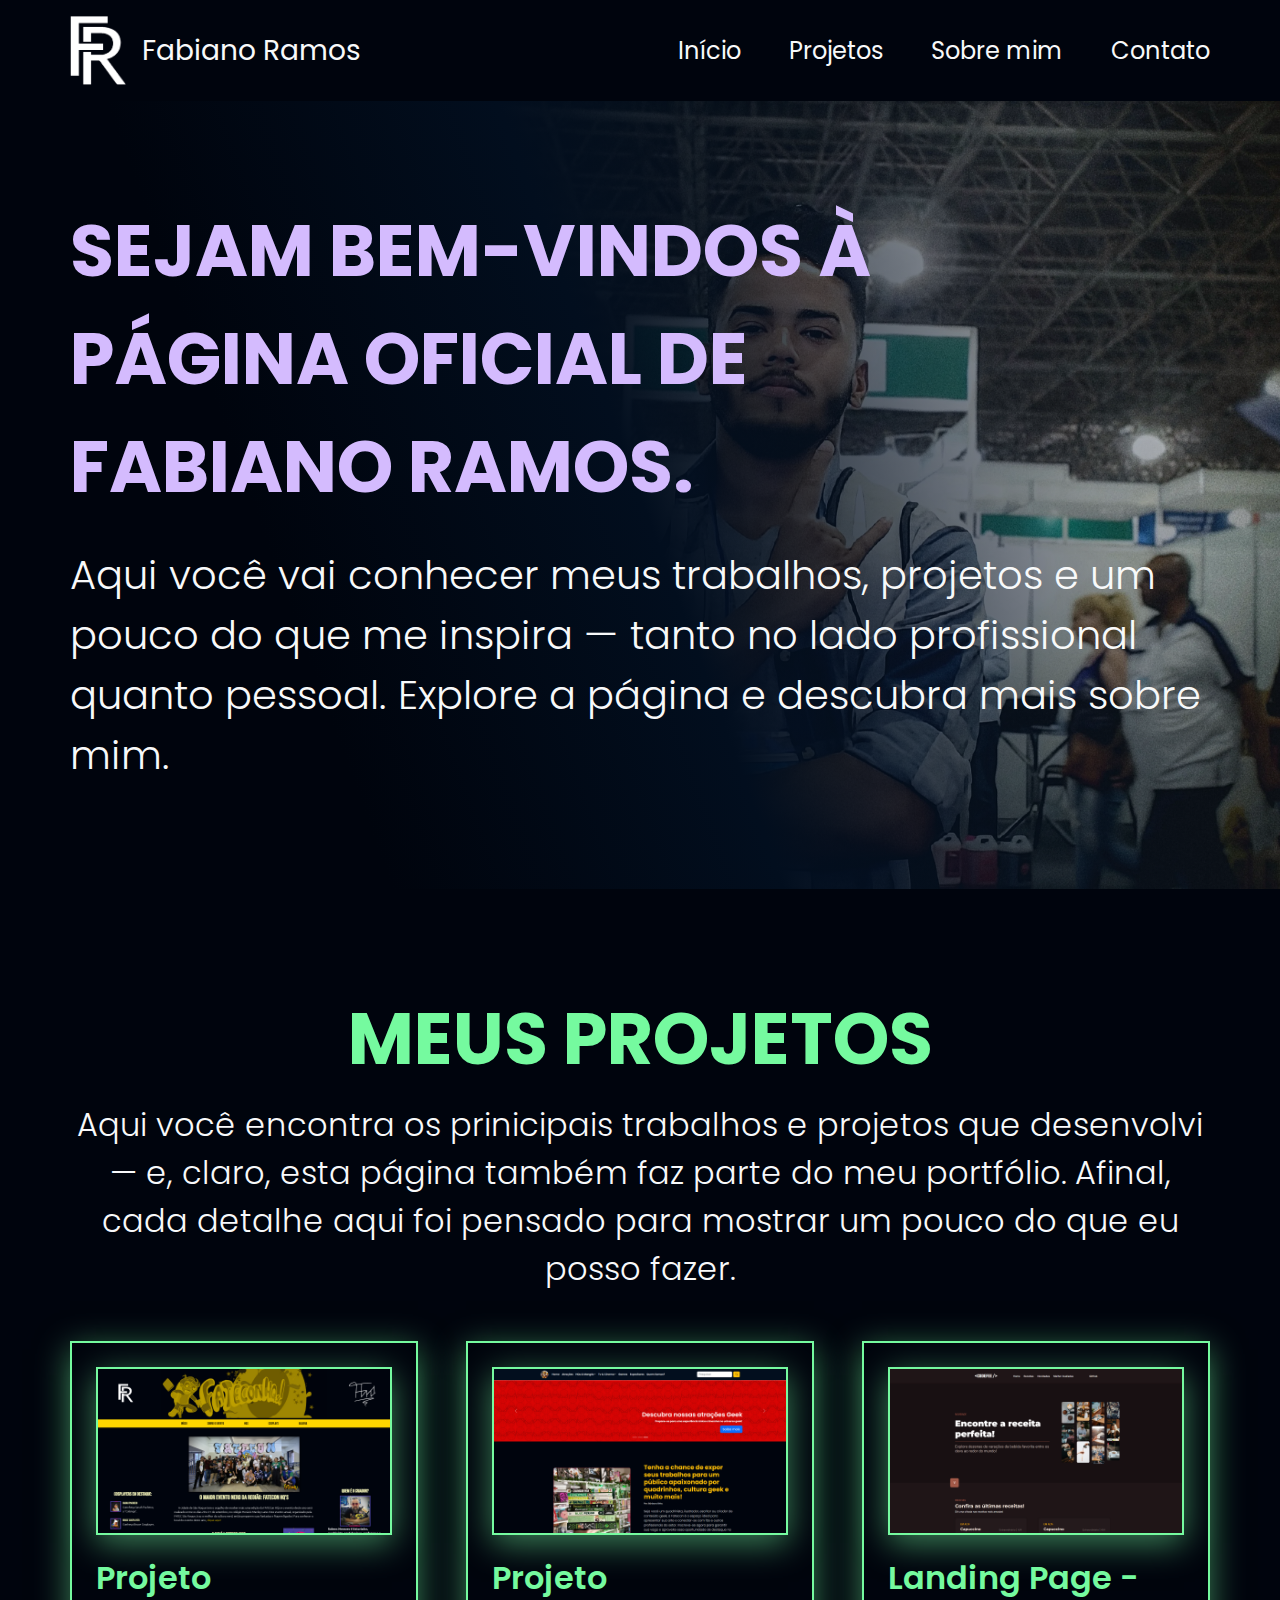
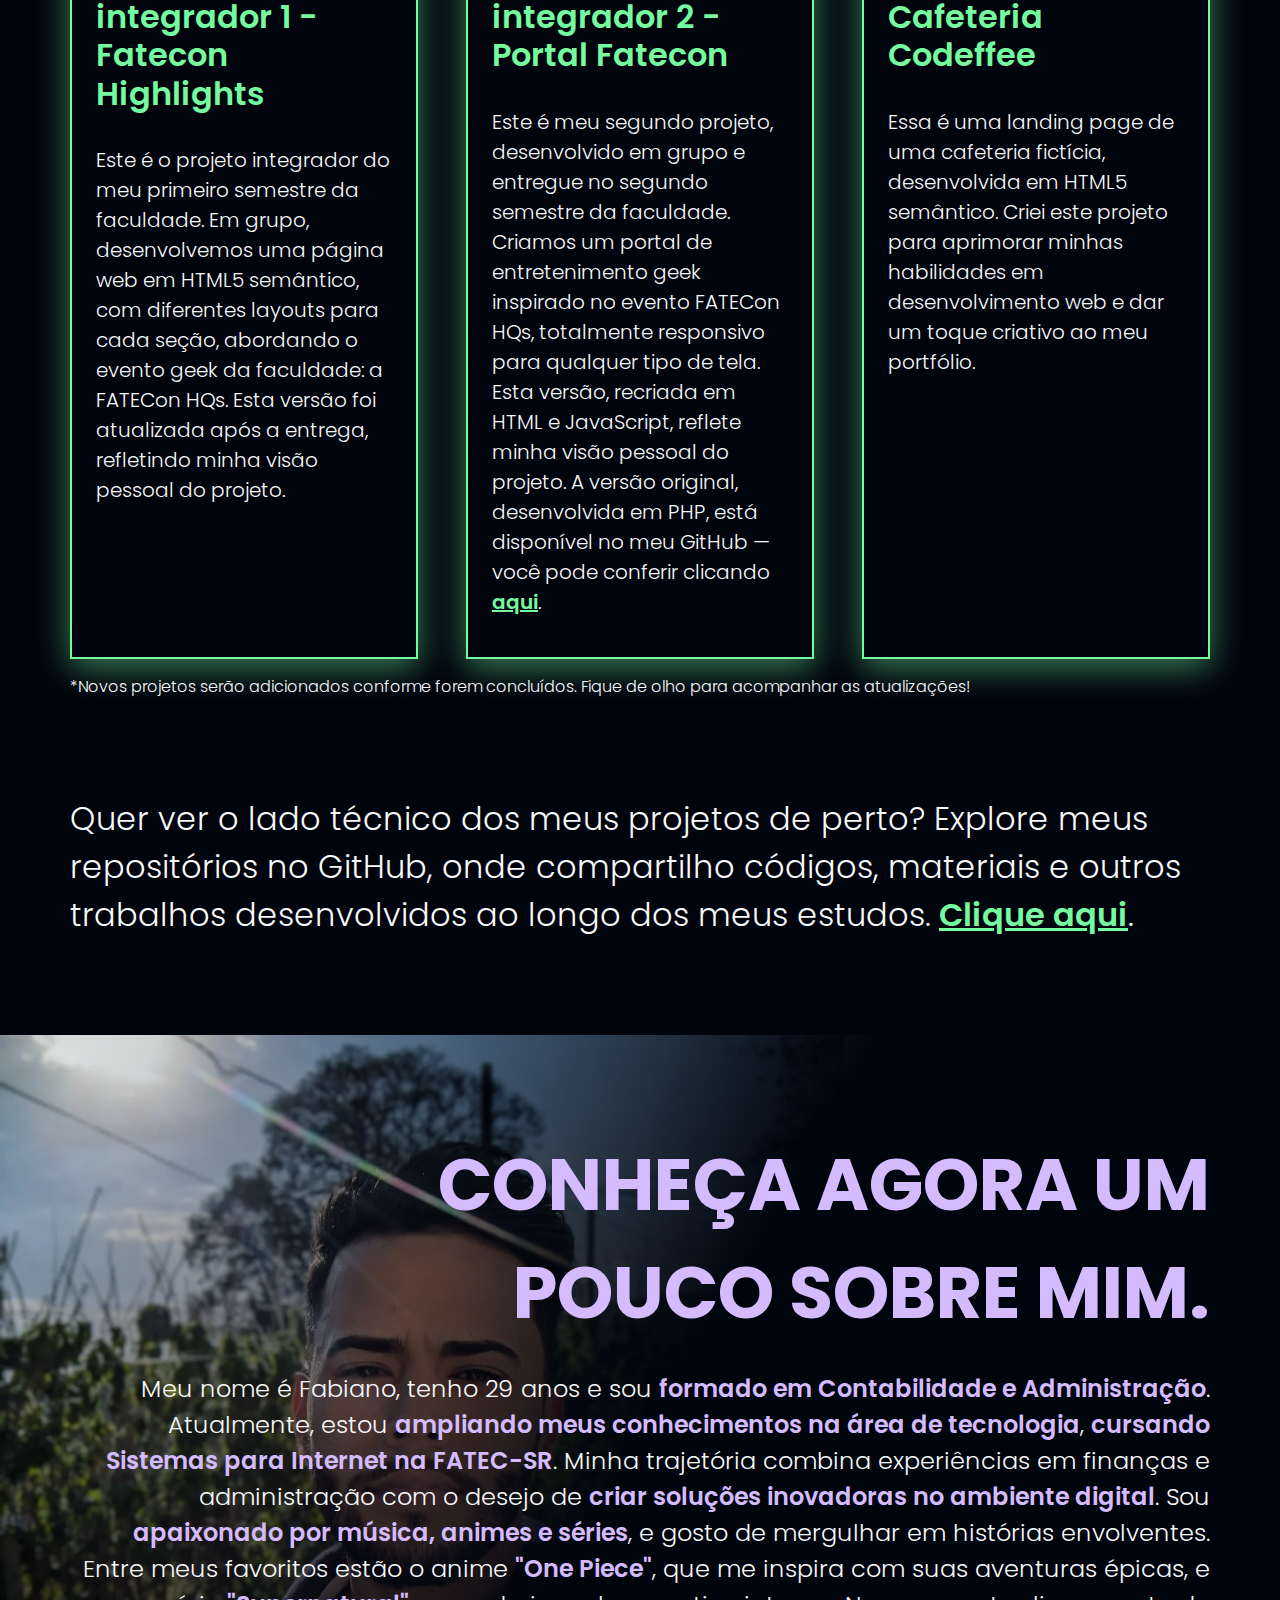
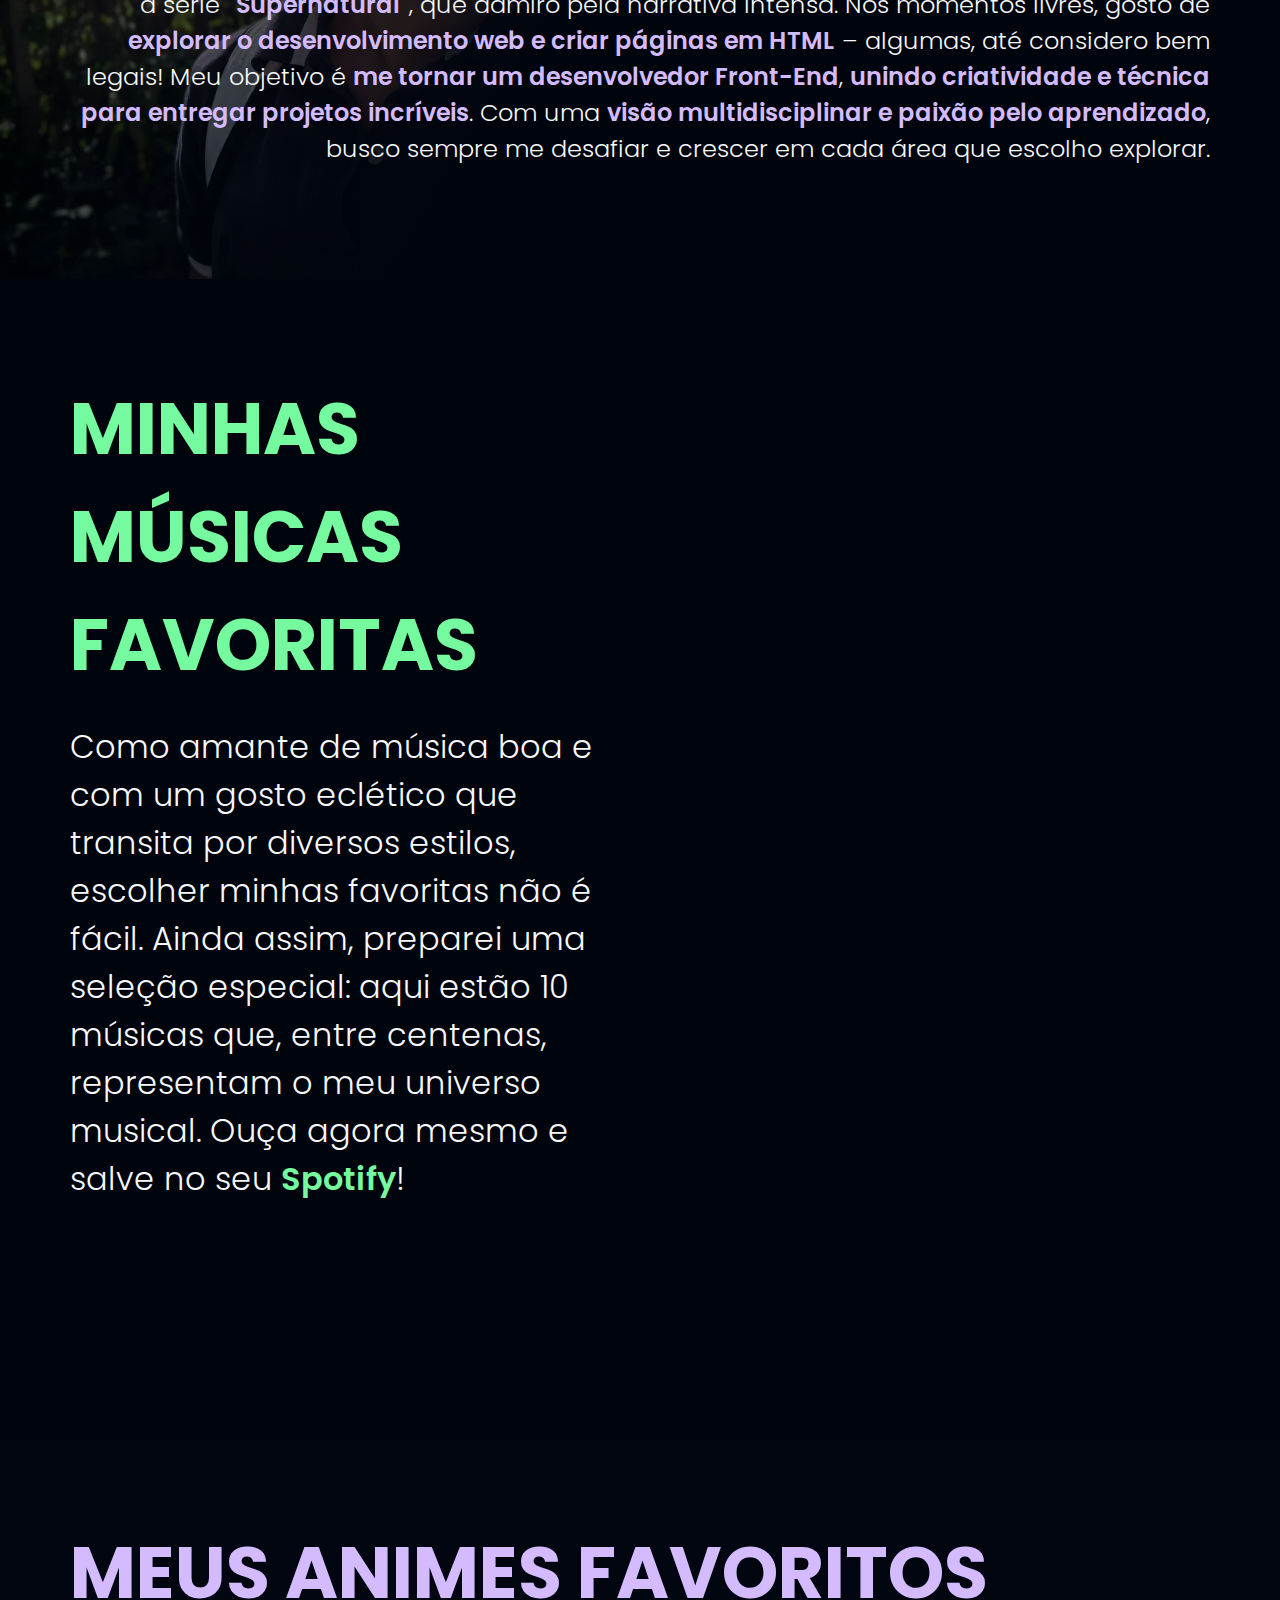
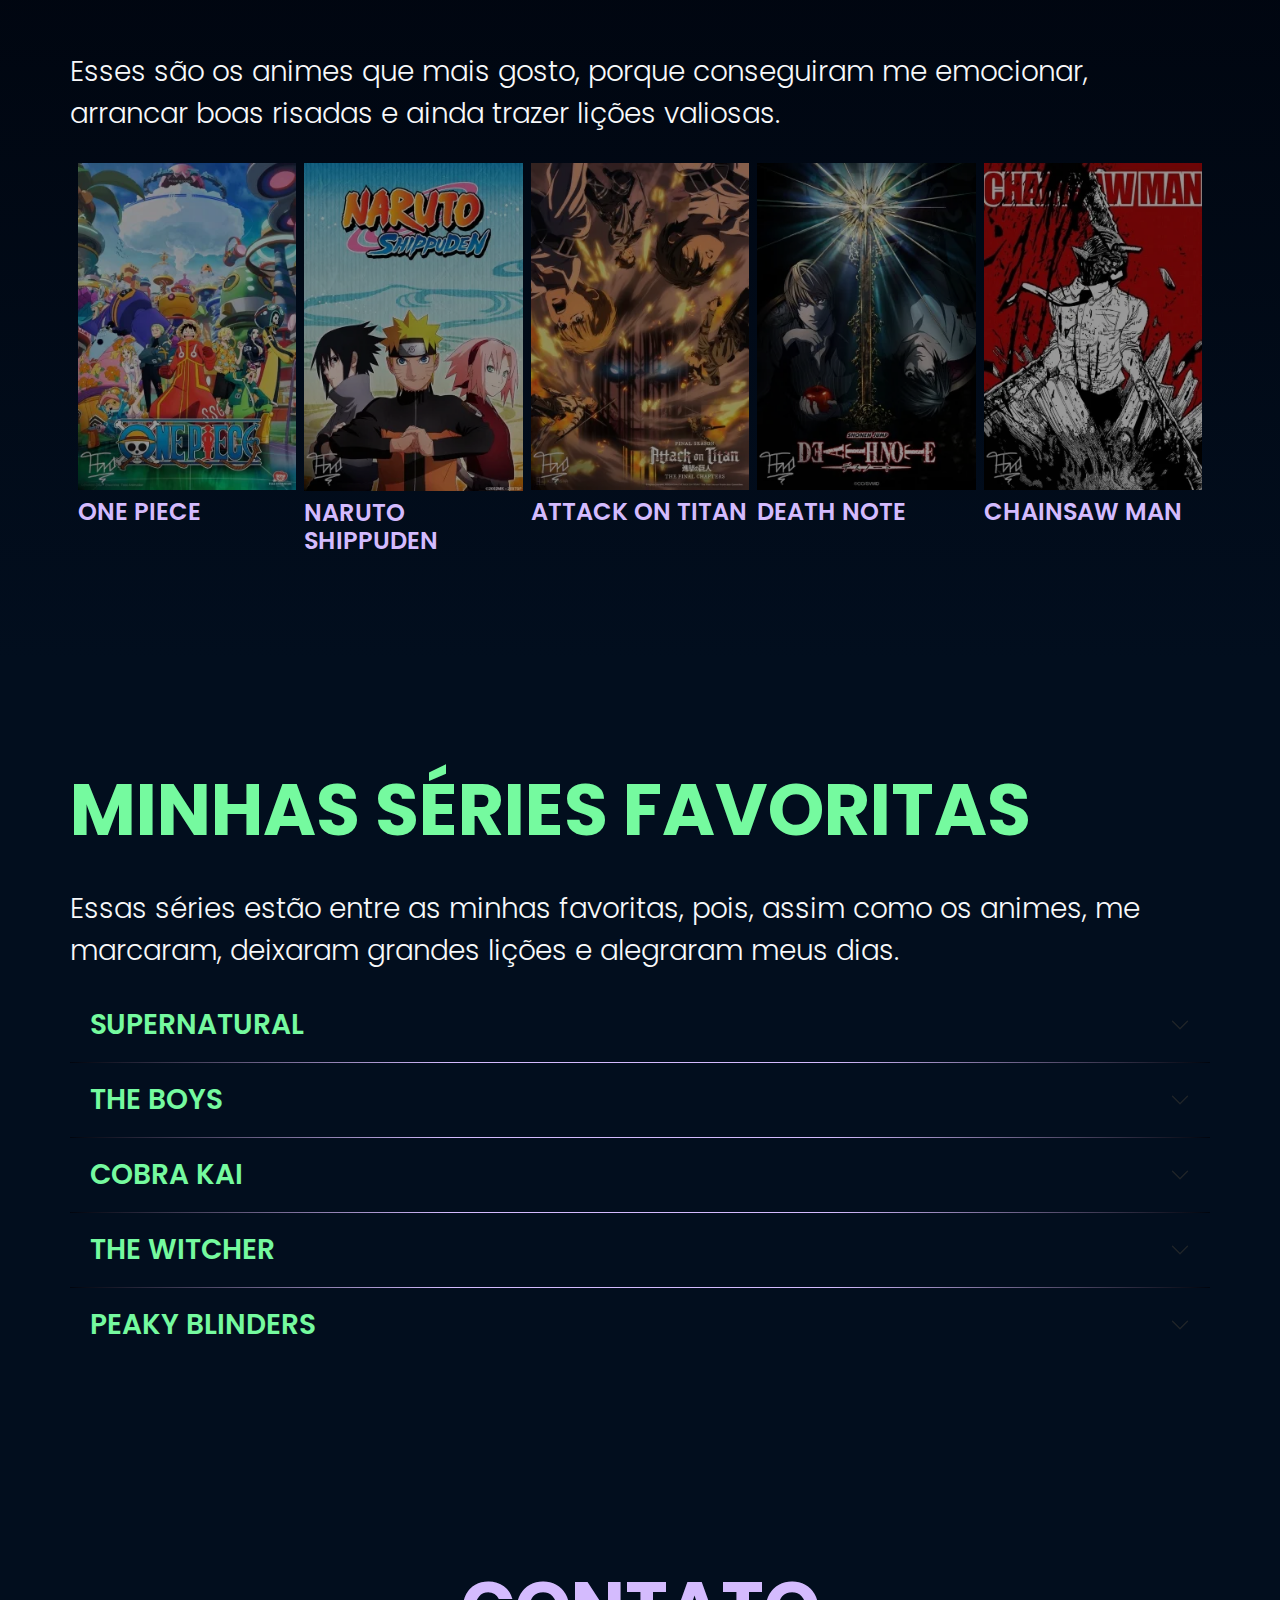
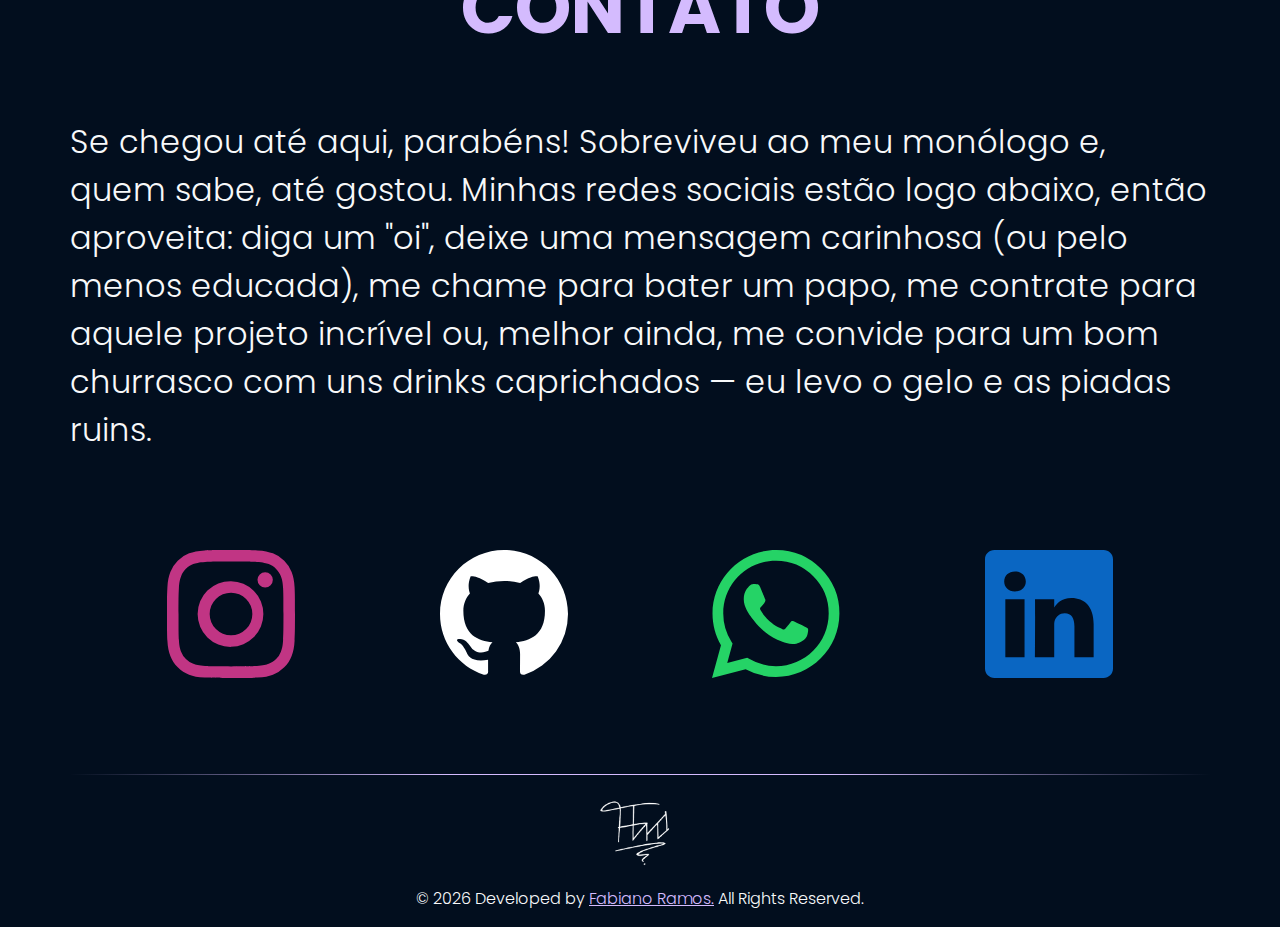
==== commit c472eecf: "Mudança de títulos" ====
--- a/index.html
+++ b/index.html
@@ -41,7 +41,7 @@
                 <div class="d-flex flex-row justify-content-between fs-5">
                     <ul class="collapse navbar-collapse gap-5 fs-4 list-unstyled my-auto" id="navbarSupportedContent">
                         <li class="nav-item"><a href="#top" class="nav-link transition-effect">Início</a></li>
-                        <li class="nav-item"><a href="#portfolio" class="nav-link transition-effect">Portfólio</a></li>
+                        <li class="nav-item"><a href="#portfolio" class="nav-link transition-effect">Projetos</a></li>
                         <li class="nav-item"><a href="#about" class="nav-link transition-effect">Sobre mim</a></li>
                         <li class="nav-item"><a href="#contacts" class="nav-link transition-effect">Contato</a></li>
                     </ul>
@@ -66,11 +66,11 @@
             </div>
         </section>
 
-        <!-- Portfólio -->
+        <!-- Projetos -->
         <section class="py-5 bg-blackblue" id="portfolio">
             <div class="container my-0 my-md-5 p-md-0">
                 <header>
-                    <h2 class="h-hero text-center text-mint fw-bold text-uppercase">Portfólio</h2>
+                    <h2 class="h-hero text-center text-mint fw-bold text-uppercase">Meus Projetos</h2>
                     <p class="h2 lh-base fw-light text-center text-light">Aqui você encontra os prinicipais trabalhos e projetos que desenvolvi — e, claro, esta página também faz parte do meu portfólio. Afinal, cada detalhe aqui foi pensado para mostrar um pouco do que eu posso fazer.</p>
                 </header>
 
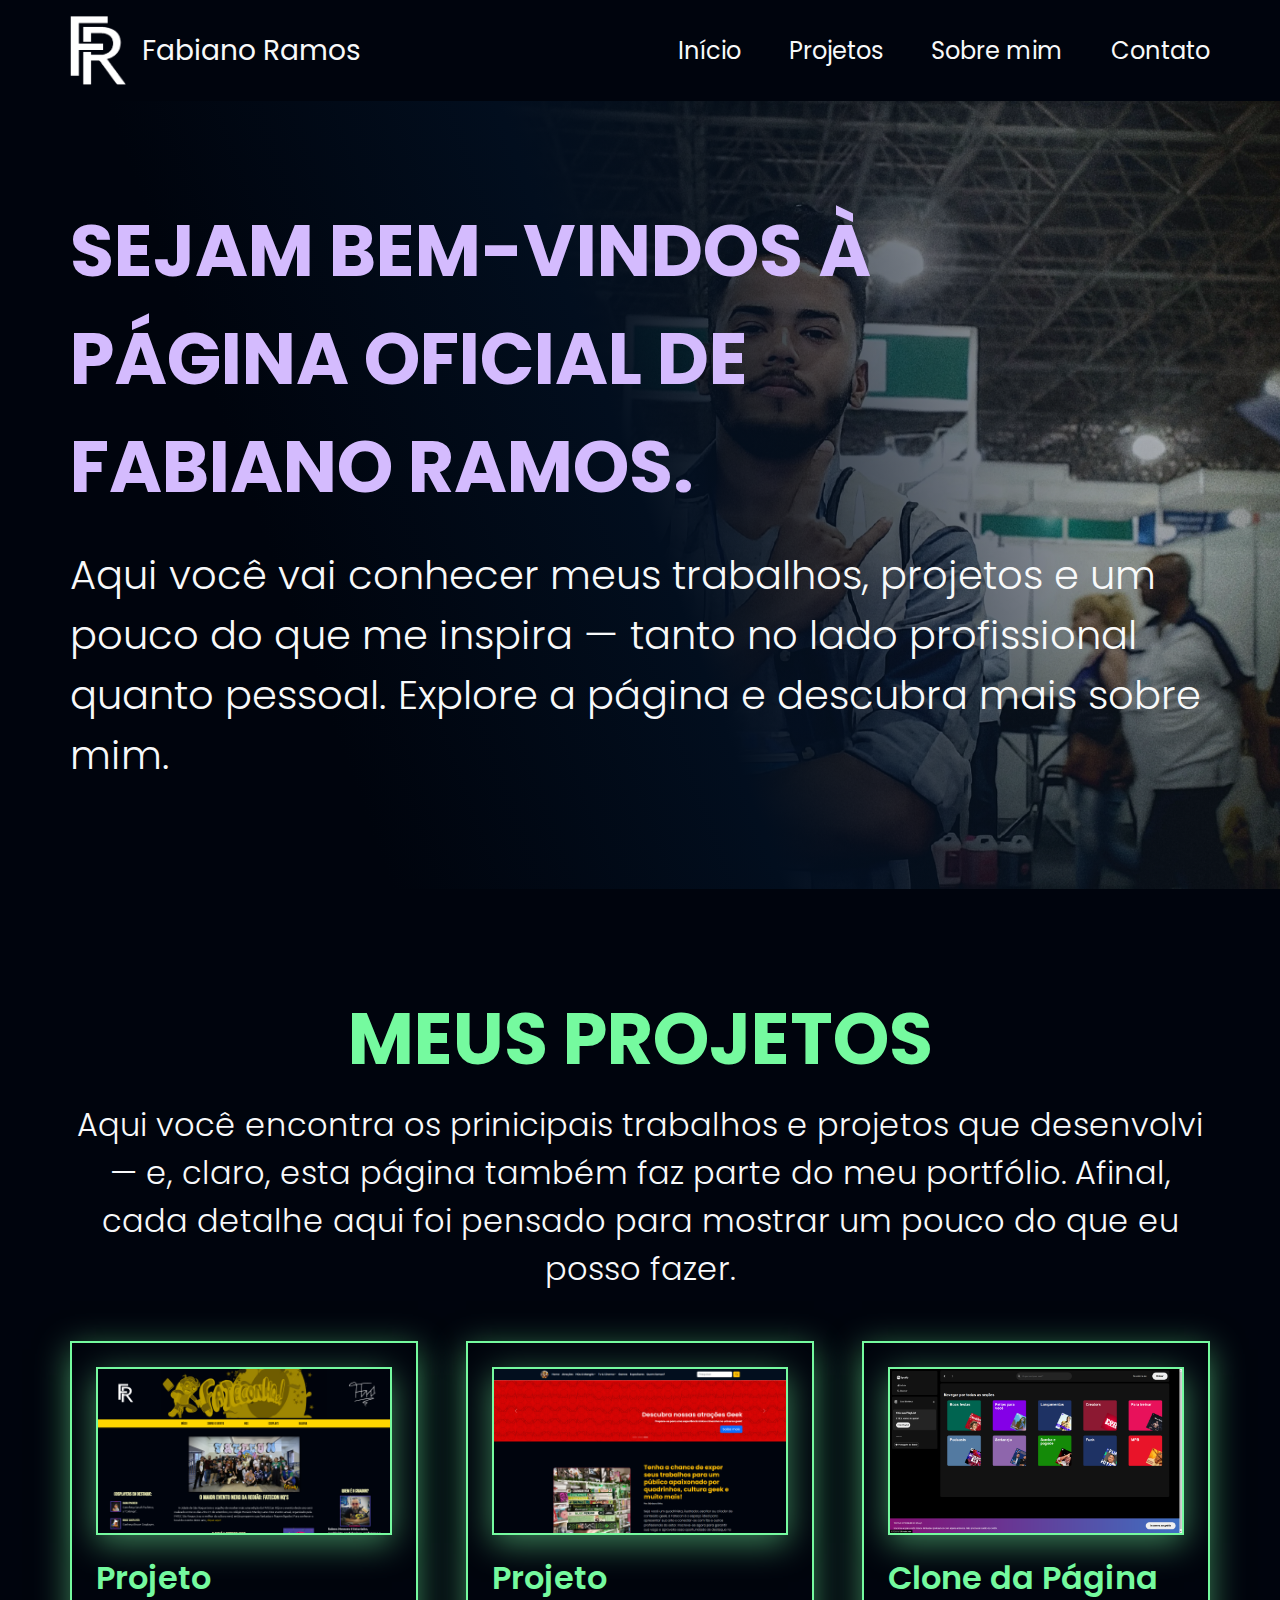
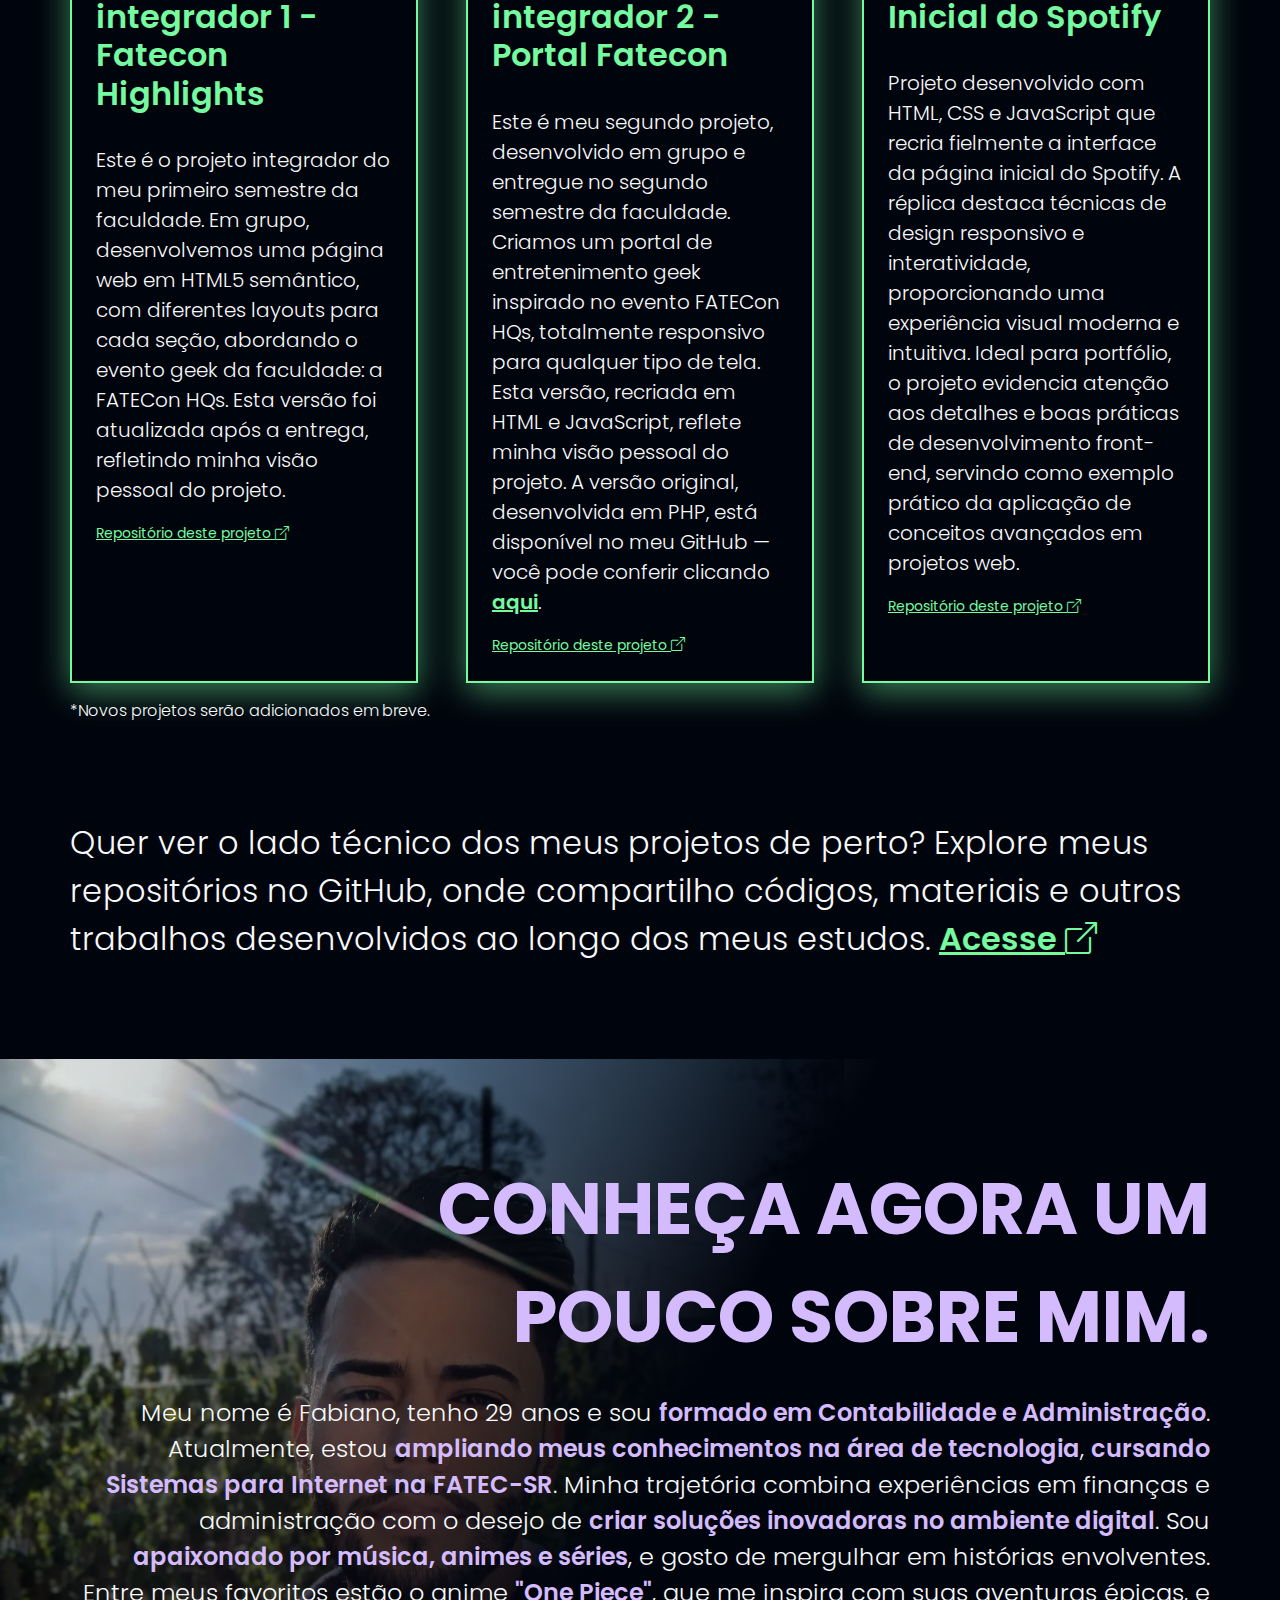
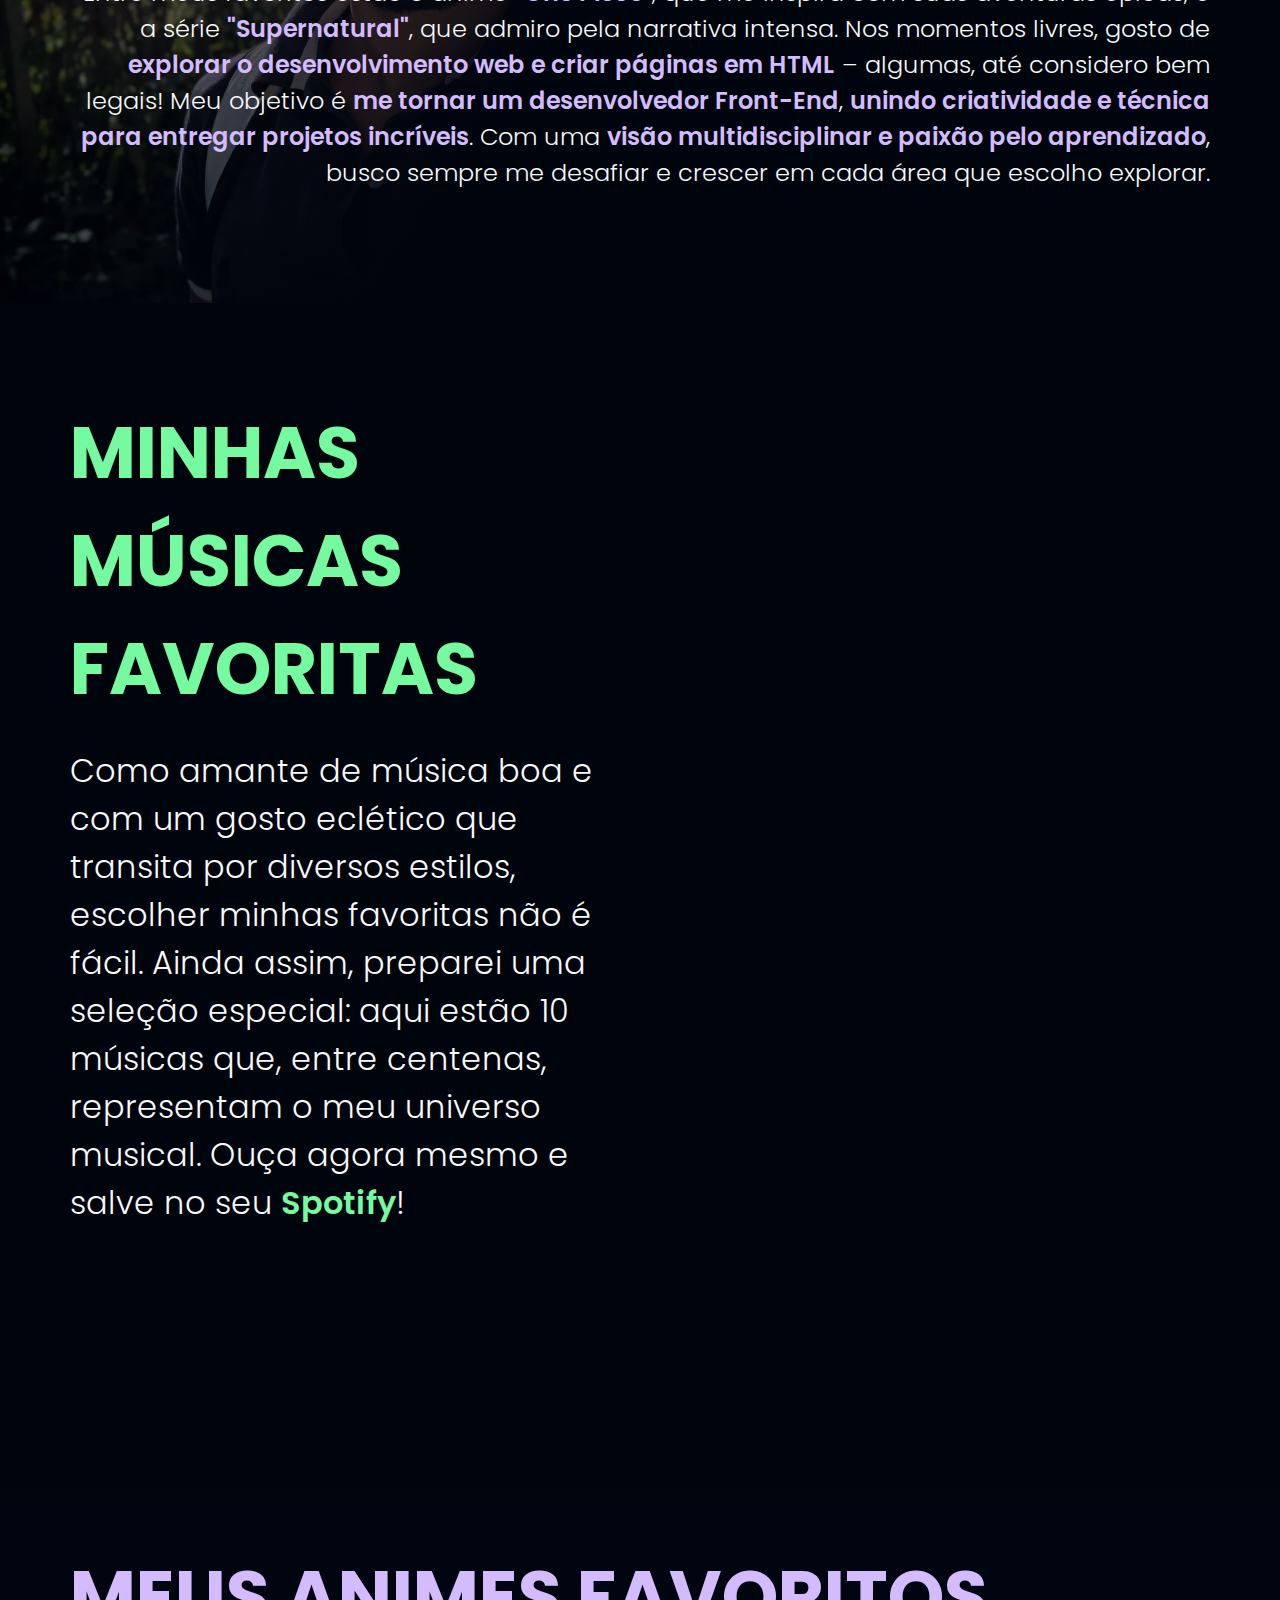
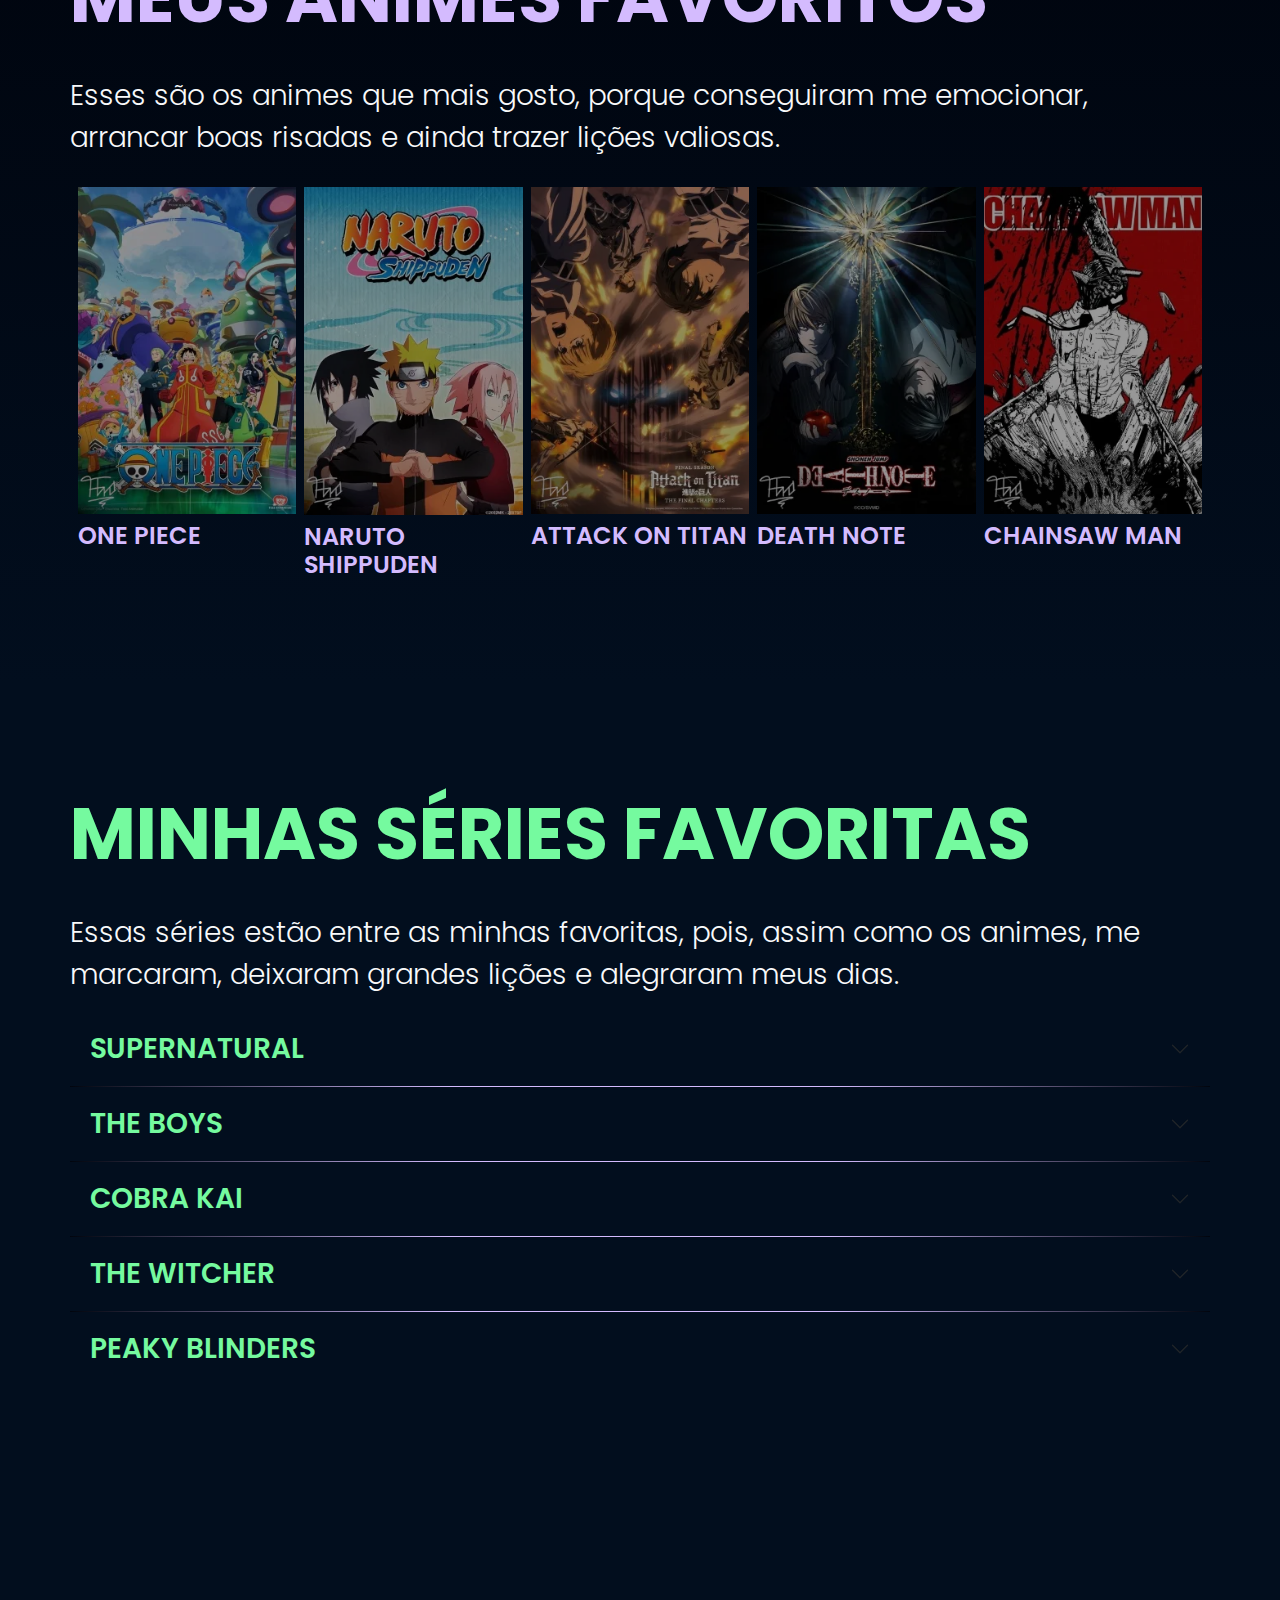
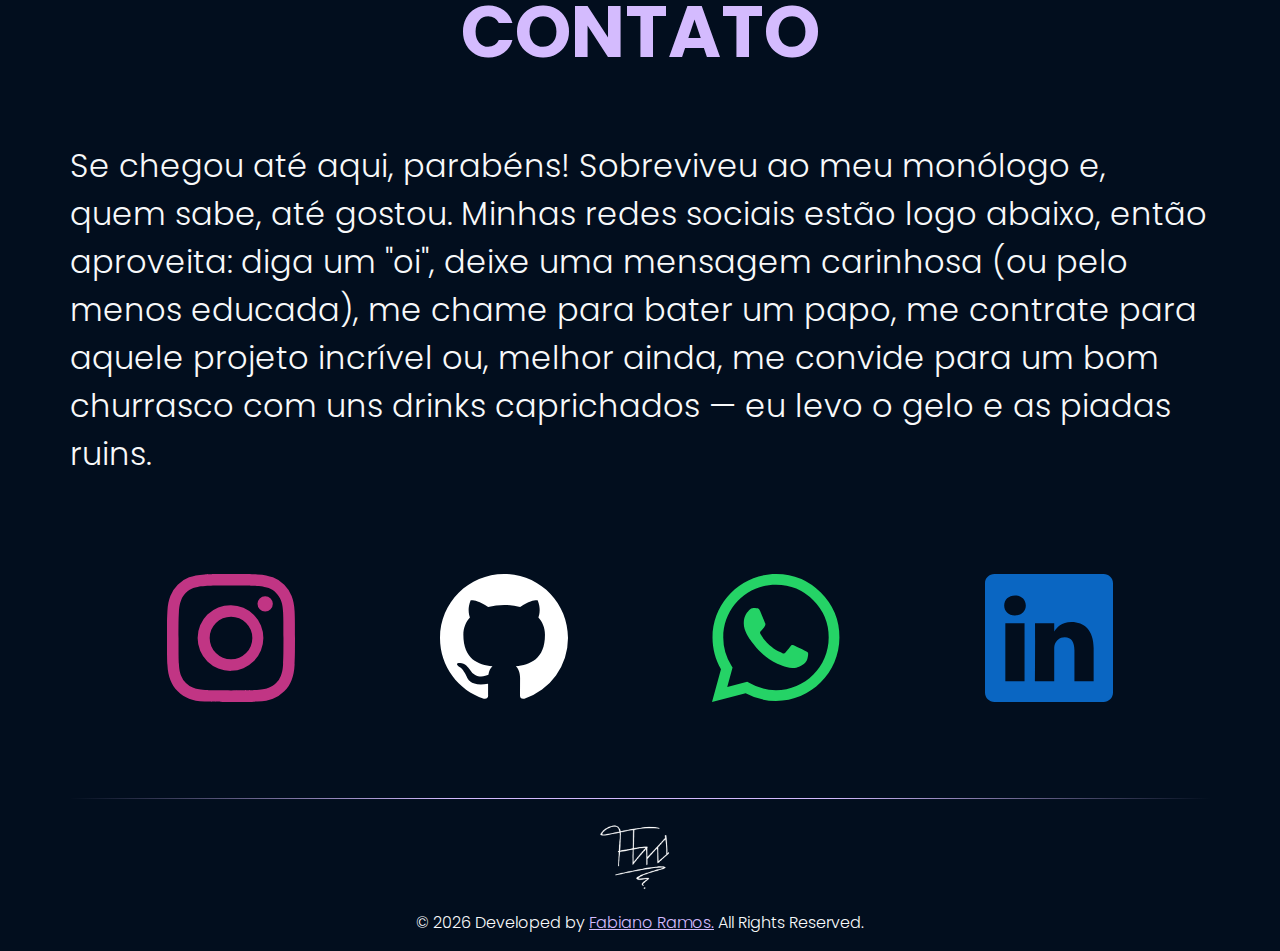
==== commit 57e51b09: "Novo Projeto Adicionado" ====
--- a/index.html
+++ b/index.html
@@ -9,7 +9,7 @@
     <meta name="author" content="Fabiano Ramos">
     <meta name="robots" content="index, follow">
     <title>Página do Fabiano</title>
-    <link rel="icon" type="image/x-icon" href="assets/images/logos/mylogowhite.png">
+    <link rel="icon" type="image/x-icon" href="https://avatars.githubusercontent.com/u/171435130?v=4">
     <!--Css BootStrap-->
     <link rel="stylesheet" href="https://cdn.jsdelivr.net/npm/bootstrap-icons@1.11.3/font/bootstrap-icons.min.css">
     <link href="https://cdn.jsdelivr.net/npm/bootstrap@5.3.3/dist/css/bootstrap.min.css" rel="stylesheet" integrity="sha384-QWTKZyjpPEjISv5WaRU9OFeRpok6YctnYmDr5pNlyT2bRjXh0JMhjY6hW+ALEwIH" crossorigin="anonymous">
@@ -76,29 +76,39 @@
 
                 <div class="my-5">
                     <div class="d-flex flex-column flex-lg-row justify-content-between gap-5">
+
+                        <!-- Projeto 1 -->
                         <div class=" p-3 p-md-4 w-100 bordas-mint bg-blackblue">
                             <a href="https://projeto-integrador-01.vercel.app/" target="_blank" title="Clique aqui para acessar a página"><img src="assets/images/projects/fateconHighlights.png" class="img-fluid bordas-mint transition-effect" alt="Página inicial do Primeiro projeto" loading="lazy"></a>
                             <h3 class="h2 py-4 fw-semibold text-mint">Projeto integrador 1 - Fatecon Highlights</h3>
                             <p class="lead">Este é o projeto integrador do meu primeiro semestre da faculdade. Em grupo, desenvolvemos uma página web em HTML5 semântico, com diferentes layouts para cada seção, abordando o evento geek da faculdade: a FATECon HQs. Esta versão foi atualizada após a entrega, refletindo minha visão pessoal do projeto.</p>
+
+                            <a href="https://github.com/FabianoR27/ProjetoIntegrador/tree/main/projetoIntegrador01" target="_blank" class="text-mint"><small>Repositório deste projeto <i class="bi bi-box-arrow-up-right"></i></small></a>
                         </div>
                         
+                        <!-- Projeto 2 -->
                         <div class="p-3 p-md-4 w-100 bordas-mint bg-blackblue">
                             <a href="https://portal-fatecon.vercel.app/" target="_blank" title="Clique aqui para acessar a página"><img src="assets/images/projects/portalFatecon.png" class="img-fluid bordas-mint transition-effect" alt="Página inicial do Segundo projeto" loading="lazy"></a>
                             <h3 class="h2 py-4 fw-semibold text-mint">Projeto integrador 2 - Portal Fatecon</h3>
                             <p class="lead">Este é meu segundo projeto, desenvolvido em grupo e entregue no segundo semestre da faculdade. Criamos um portal de entretenimento geek inspirado no evento FATECon HQs, totalmente responsivo para qualquer tipo de tela. Esta versão, recriada em HTML e JavaScript, reflete minha visão pessoal do projeto. A versão original, desenvolvida em PHP, está disponível no meu GitHub — você pode conferir clicando <a href="https://github.com/FabianoR27/phpclass/tree/main/projetoIntegradorPHP" target="_blank" title="Códigos do projeto original aqui" class="text-mint fw-semibold">aqui</a>.</p>
+
+                            <a href="https://github.com/FabianoR27/ProjetoIntegrador/tree/main/projetoIntegrador02" target="_blank" class="text-mint"><small>Repositório deste projeto <i class="bi bi-box-arrow-up-right"></i></small></a>
                         </div>
                         
+                        <!-- Projeto 3 -->
                         <div class=" p-3 p-md-4 w-100 bordas-mint bg-blackblue">
-                            <a href="https://cafeteriacodefee.vercel.app/" target="_blank" title="Clique aqui para acessar a página"><img src="assets/images/projects/cafeteriaCodeffee.png" class="img-fluid bordas-mint transition-effect" alt="Página inicial da landing page" loading="lazy"></a>
-                            <h3 class="h2 py-4 fw-semibold text-mint">Landing Page - Cafeteria Codeffee</h3>
-                            <p class="lead">Essa é uma landing page de uma cafeteria fictícia, desenvolvida em HTML5 semântico. Criei este projeto para aprimorar minhas habilidades em desenvolvimento web e dar um toque criativo ao meu portfólio.</p>
-                        </div>
-                    </div>
-
-                    <p class="fw-light text-light pt-3">*Novos projetos serão adicionados conforme forem concluídos. Fique de olho para acompanhar as atualizações!</p>
-                </div>
-
-                <p class="h2 lh-base fw-light text-light pt-md-5">Quer ver o lado técnico dos meus projetos de perto? Explore meus repositórios no GitHub, onde compartilho códigos, materiais e outros trabalhos desenvolvidos ao longo dos meus estudos. <a href="https://github.com/FabianoR27/" target="_blank" title="clique aqui para ir ao meu perfil" class="fw-semibold text-mint">Clique aqui</a>.</p>
+                            <a href="https://clone-spotify-home-page.vercel.app/" target="_blank" title="Clique aqui para acessar a página"><img src="assets/images/projects/cloneSpotify.png" class="img-fluid bordas-mint transition-effect" alt="Página inicial da landing page" loading="lazy"></a>
+                            <h3 class="h2 py-4 fw-semibold text-mint">Clone da Página Inicial do Spotify</h3>
+                            <p class="lead">Projeto desenvolvido com HTML, CSS e JavaScript que recria fielmente a interface da página inicial do Spotify. A réplica destaca técnicas de design responsivo e interatividade, proporcionando uma experiência visual moderna e intuitiva. Ideal para portfólio, o projeto evidencia atenção aos detalhes e boas práticas de desenvolvimento front-end, servindo como exemplo prático da aplicação de conceitos avançados em projetos web.</p>
+
+                            <a href="https://github.com/FabianoR27/CloneSpotifyHomePage" target="_blank" class="text-mint"><small>Repositório deste projeto <i class="bi bi-box-arrow-up-right"></i></small></a>
+                        </div>
+                    </div>
+
+                    <p class="fw-light text-light pt-3">*Novos projetos serão adicionados em breve.</p>
+                </div>
+
+                <p class="h2 lh-base fw-light text-light pt-md-5">Quer ver o lado técnico dos meus projetos de perto? Explore meus repositórios no GitHub, onde compartilho códigos, materiais e outros trabalhos desenvolvidos ao longo dos meus estudos. <a href="https://github.com/FabianoR27/" target="_blank" title="clique aqui para ir ao meu perfil" class="fw-semibold text-mint">Acesse <i class="bi bi-box-arrow-up-right"></i></a></p>
             </div>
         </section>
 
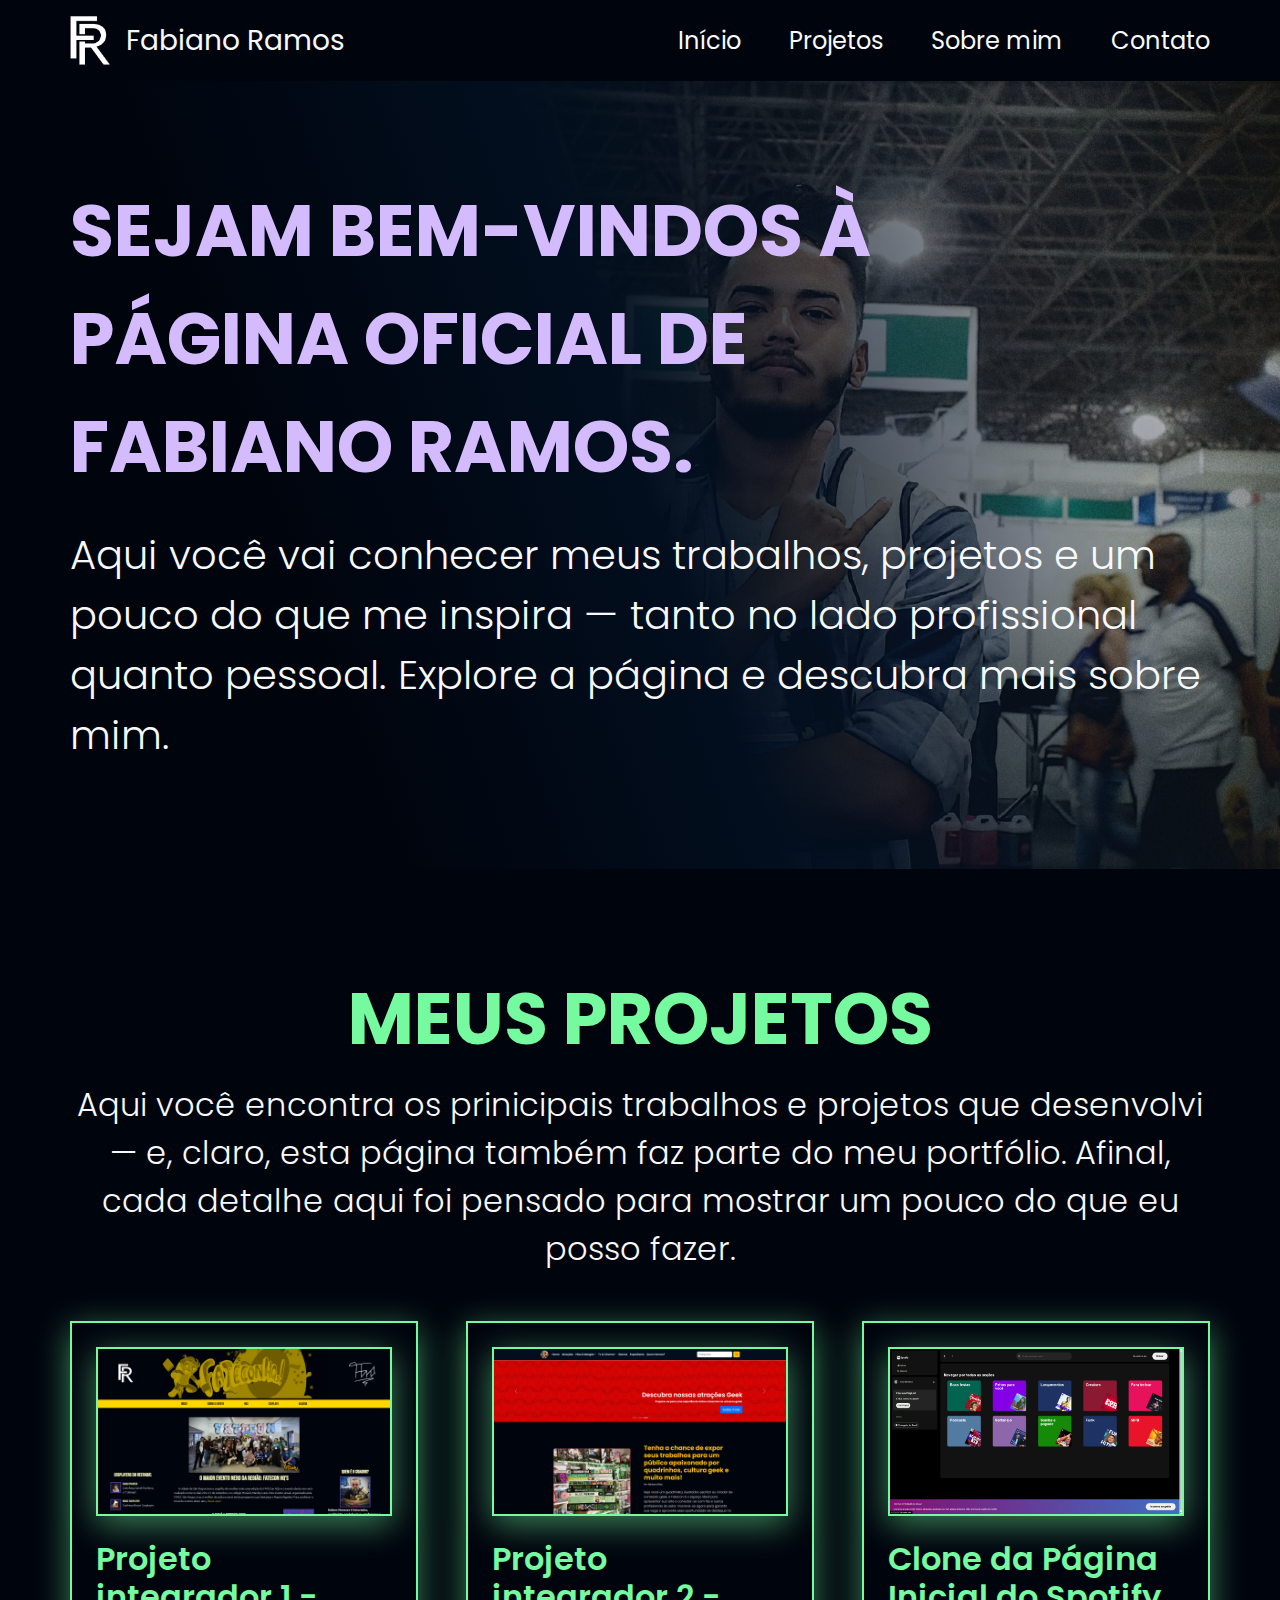
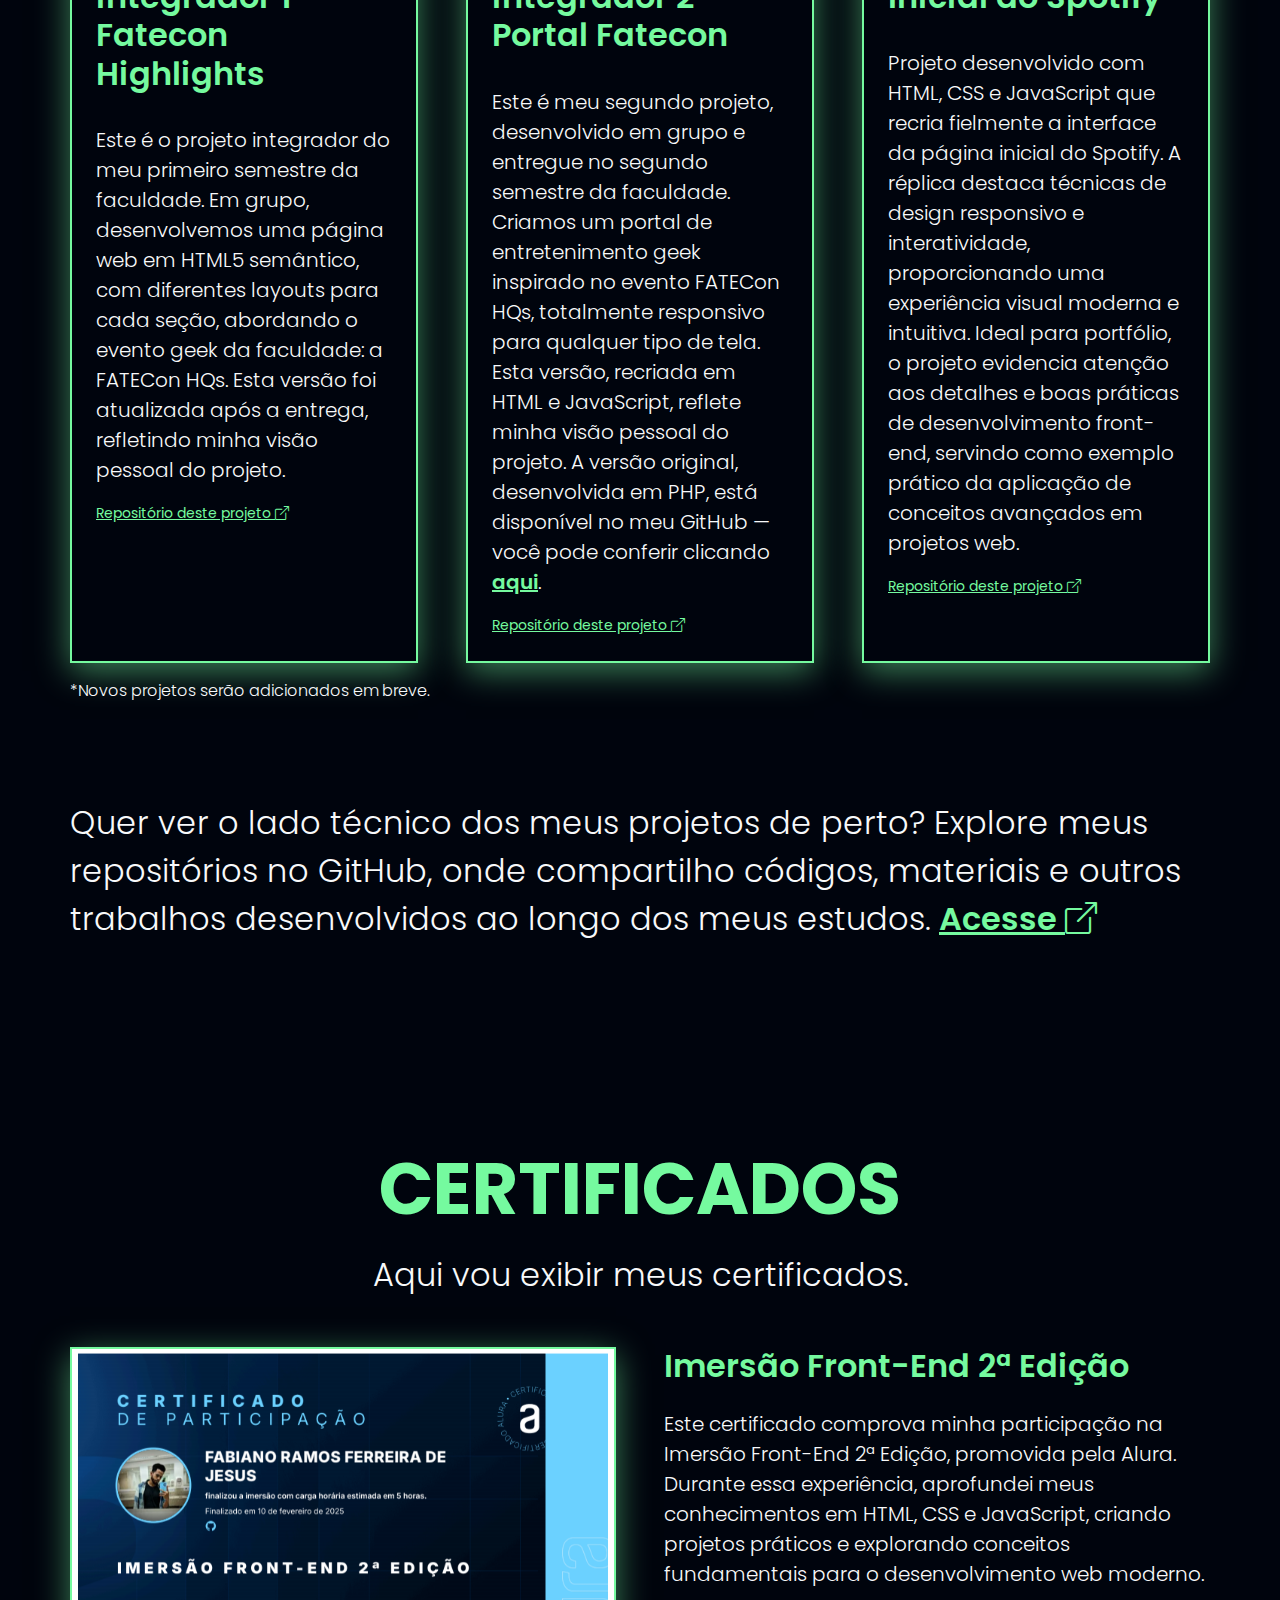
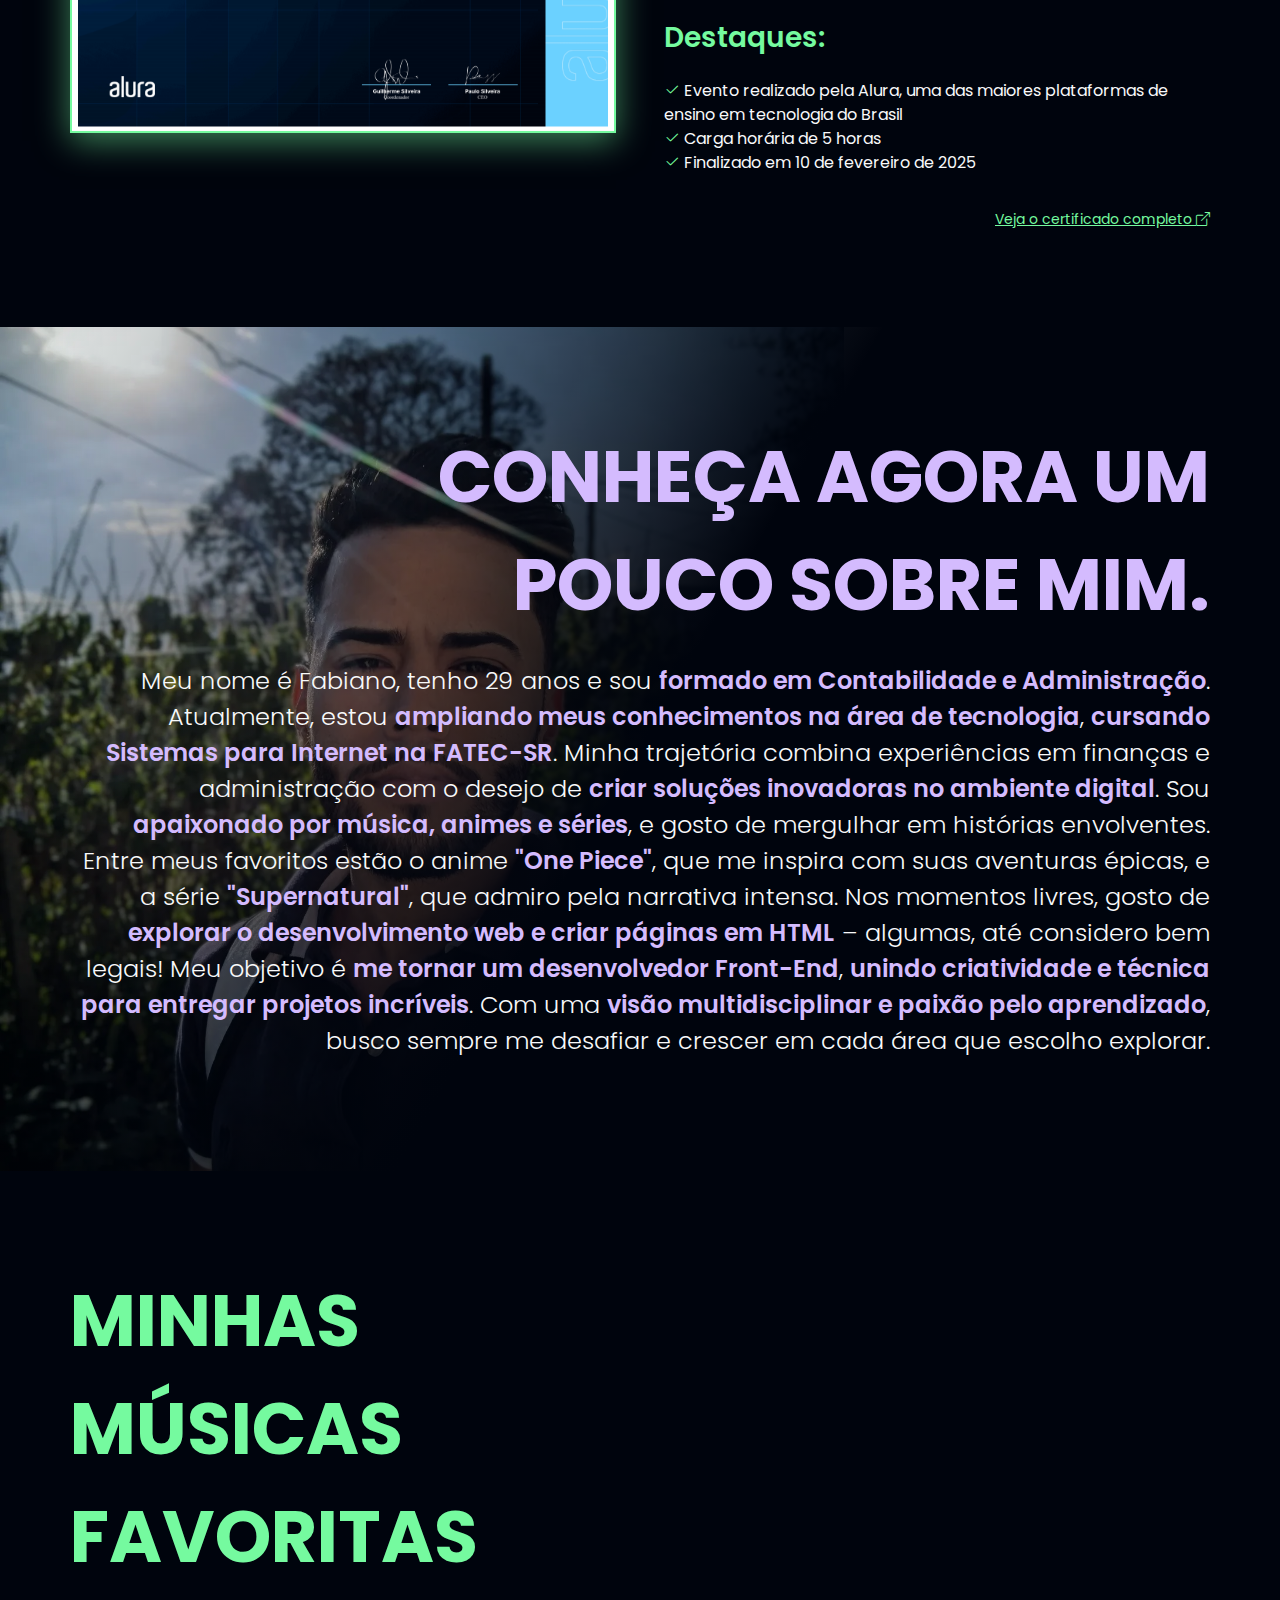
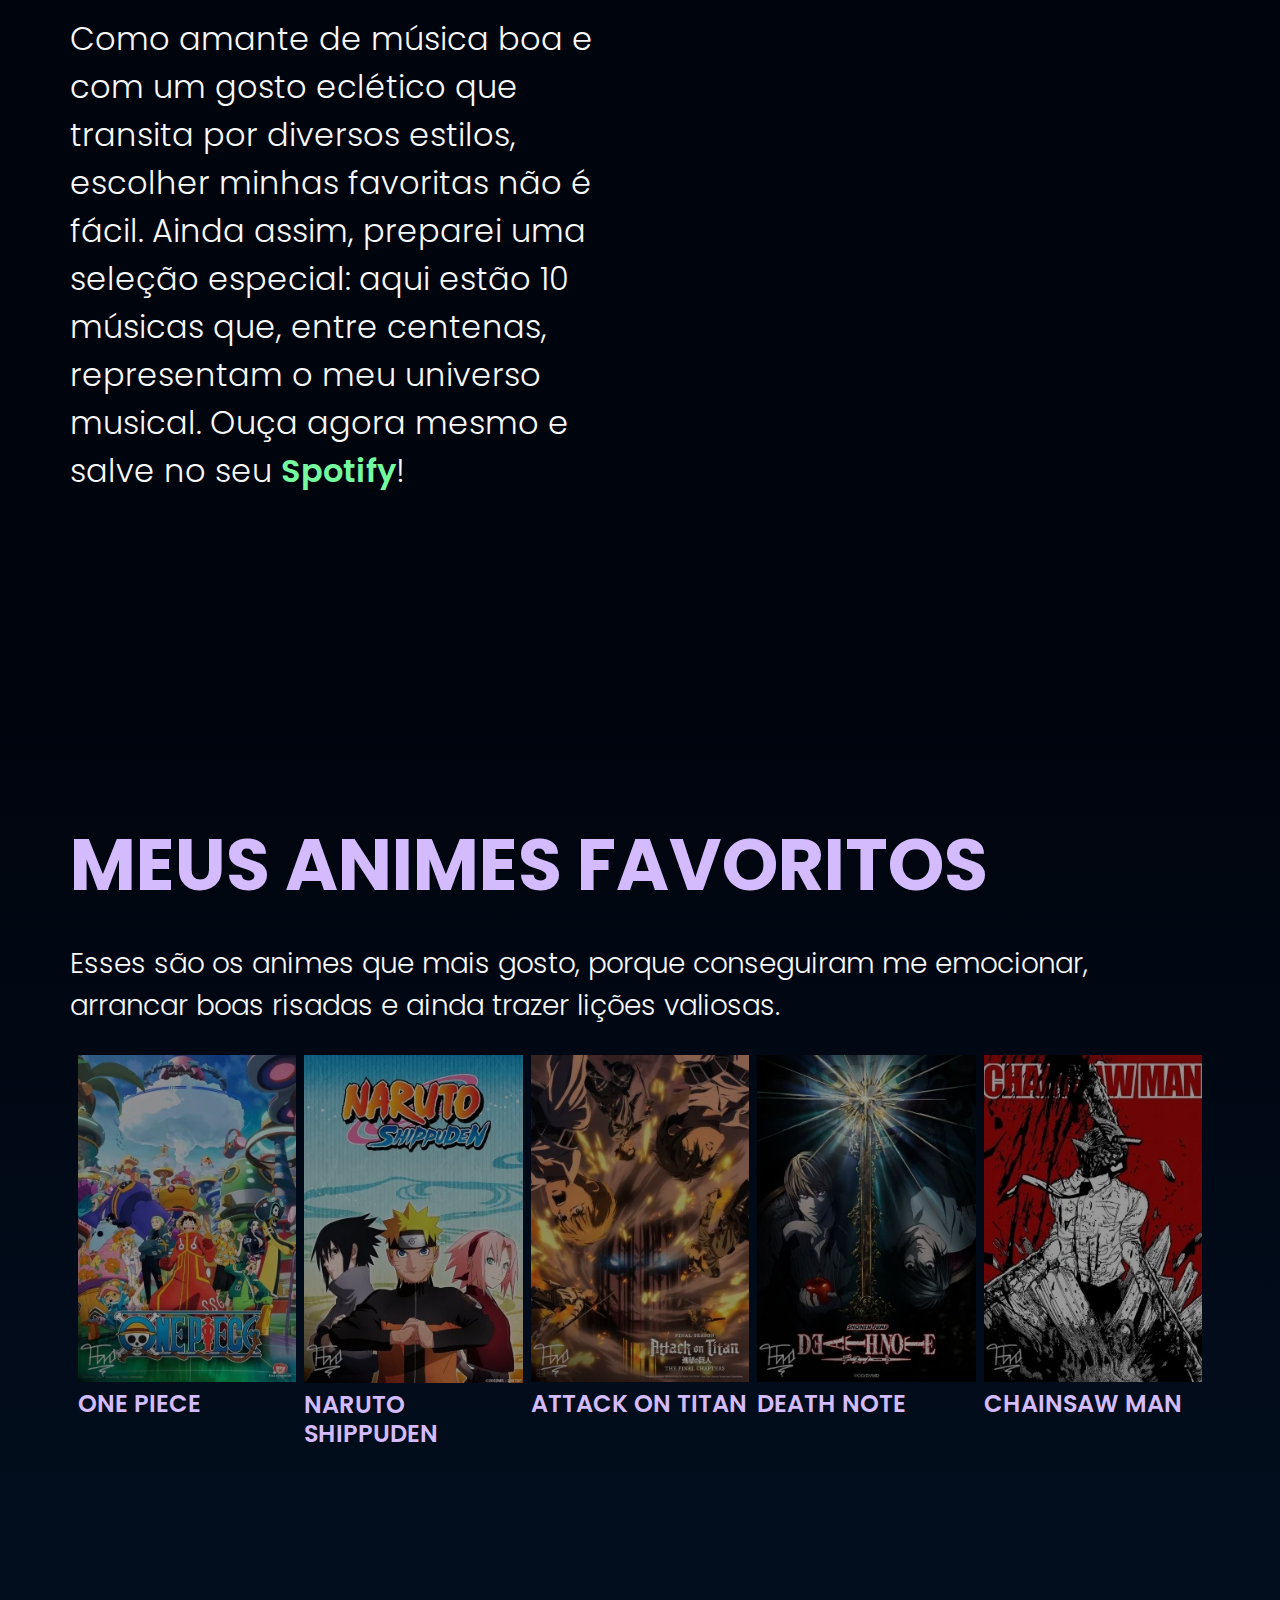
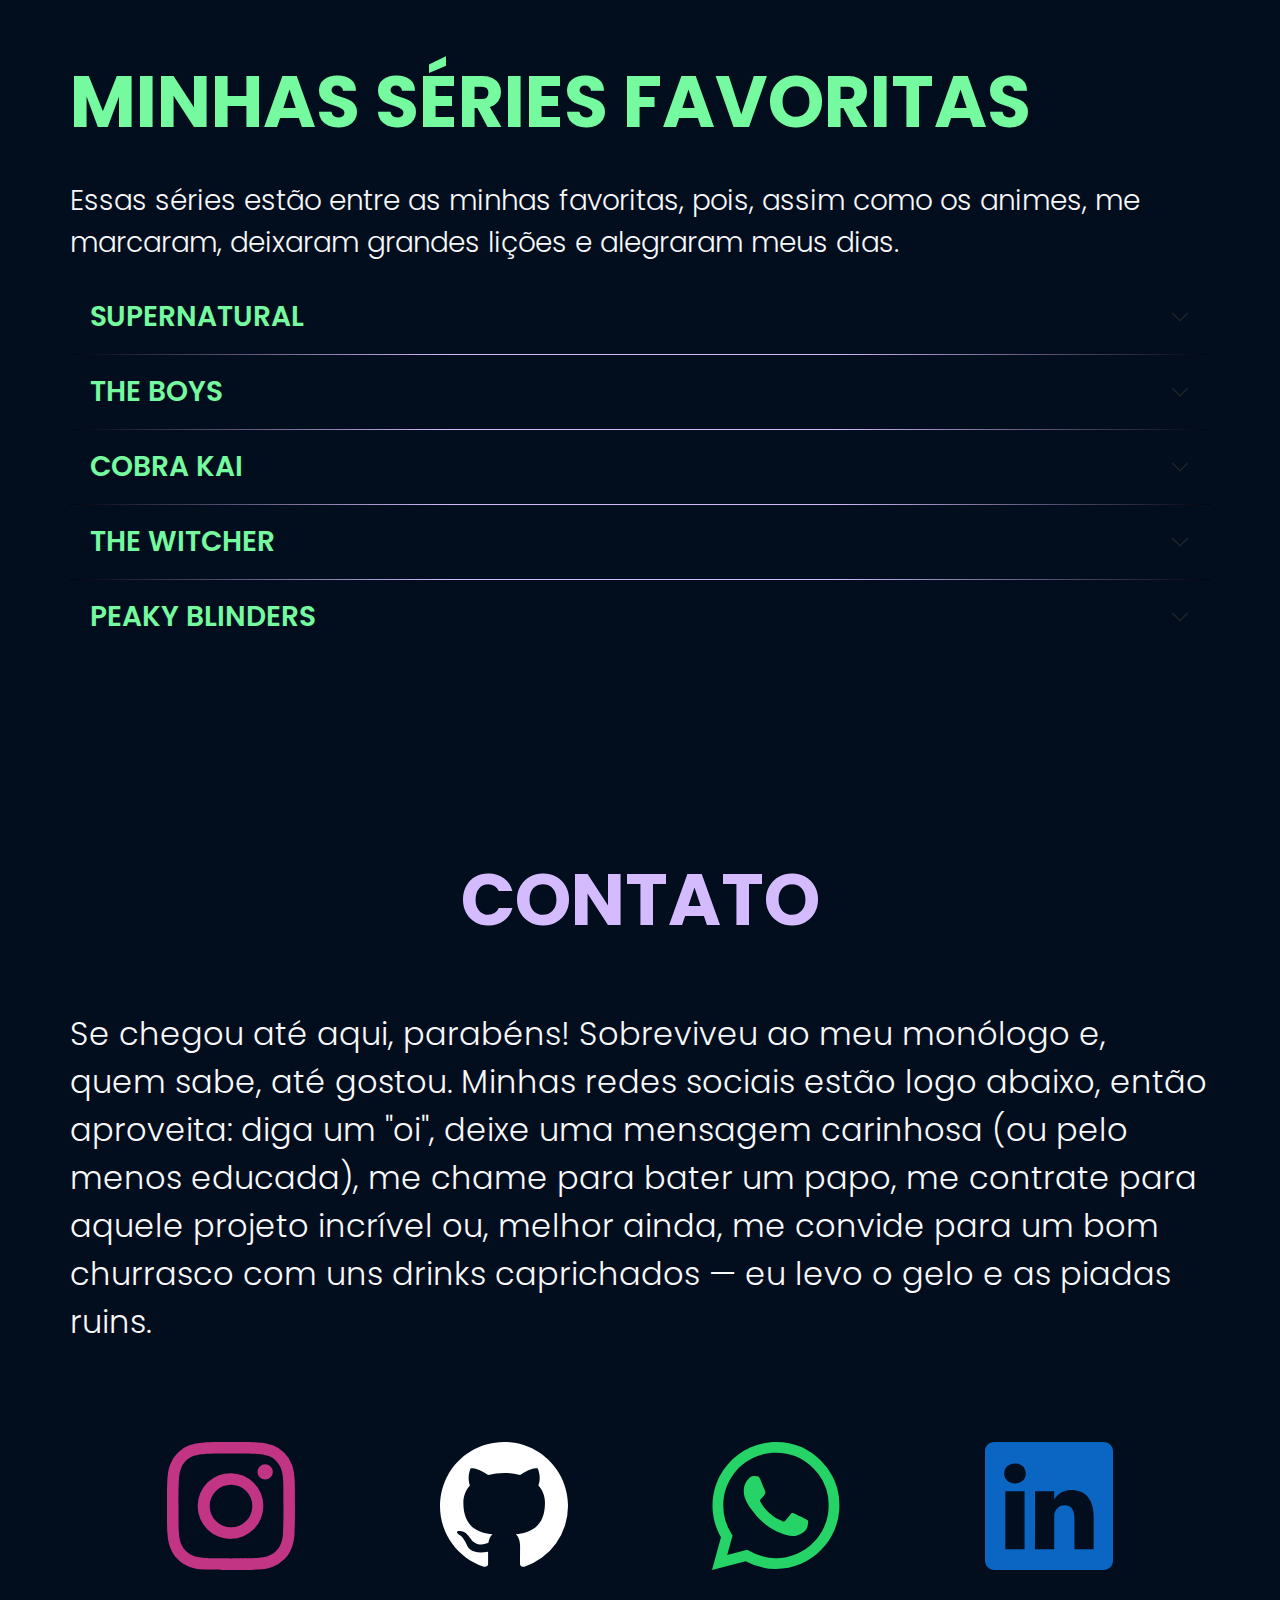
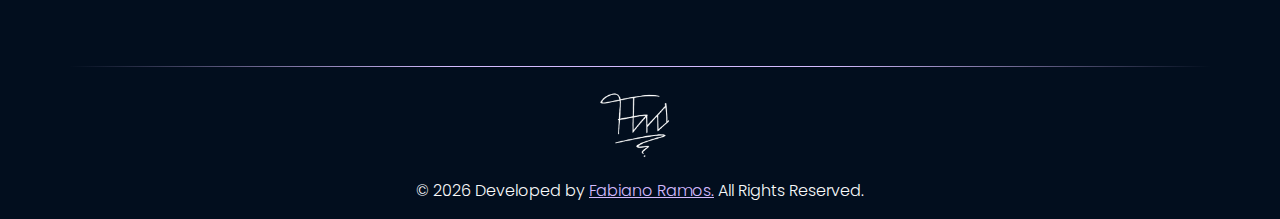
==== commit 3b27b397: "Atualização de layout" ====
--- a/index.html
+++ b/index.html
@@ -24,7 +24,7 @@
 <body class="text-light bg-blackblue">
     <!-- Header -->
     <header class="py-3 sticky-top bg-blackblue user-select-none transition-effect" id="navbar">
-        <div class="container d-flex px-md-0 m-auto justify-content-between align-items-start align-items-lg-center">
+        <div class="container d-flex p-md-0 m-auto justify-content-between align-items-start align-items-lg-center">
             <div class=" text-start d-flex align-items-center my-md-auto gap-3">
                 <a href="index.html"><img src="assets/images/logos/mylogowhite.png" alt="Fabiano Ramos Logo" class="logo"></a>
 
@@ -33,12 +33,12 @@
                 </div>
             </div>
 
-            <nav class="navbar navbar-expand-md d-flex flex-column text-end justify-content-end align-items-end px-md-0 my-auto">
+            <nav class="navbar navbar-expand-md d-flex flex-column text-end justify-content-end align-items-end p-md-0 my-auto">
                 <button id="submenu-btn" class="navbar-toggler p-0" type="button" data-bs-toggle="collapse" data-bs-target="#navbarSupportedContent" aria-controls="navbarSupportedContent" aria-expanded="false" aria-label="Toggle navigation">
                     <i class="bi bi-list h1 text-light"></i>
                 </button>
 
-                <div class="d-flex flex-row justify-content-between fs-5">
+                <div class="d-flex justify-content-between fs-5">
                     <ul class="collapse navbar-collapse gap-5 fs-4 list-unstyled my-auto" id="navbarSupportedContent">
                         <li class="nav-item"><a href="#top" class="nav-link transition-effect">Início</a></li>
                         <li class="nav-item"><a href="#portfolio" class="nav-link transition-effect">Projetos</a></li>
@@ -59,10 +59,10 @@
                     <p class="h1 lh-base fw-light text-light">Aqui você vai conhecer meus trabalhos, projetos e um pouco do que me inspira — tanto no lado profissional quanto pessoal. Explore a página e descubra mais sobre mim.</p>
                 </header>
 
-                <div class="d-lg-none text-center p-3 my-3">
+                <!-- <div class="d-lg-none text-center p-3 my-3">
                     <img src="assets/images/fabiano01.webp" alt="Foto oficial de Fabiano Ramos" class="img-fluid bordas-lilac" loading="lazy">
                     <p><em>Opa, esse sou eu!</em></p>
-                </div>
+                </div> -->
             </div>
         </section>
 
@@ -112,6 +112,34 @@
             </div>
         </section>
 
+        <section class="py-5 bg-blackblue" id="certificado">
+            <div class="container my-0 my-md-5 p-md-0">
+                <header>
+                    <h2 class="h-hero text-center text-mint fw-bold text-uppercase">Certificados</h2>
+                    <p class="h2 lh-base fw-light text-center text-light">Aqui vou exibir meus certificados.</p>
+                </header>
+
+                <div class="mt-5 d-flex flex-column flex-lg-row justify-content-between gap-5">
+                    <div class="w-100">
+                        <img src="assets/images/certificados/certificado-imersao-frontend-alura.png" alt="Certificado de participação emitido pela Alura para Fabiano Ramos Ferreira de Jesus, confirmando a conclusão da Imersão Front-End 2ª Edição com carga horária estimada de 5 horas. O certificado foi finalizado em 10 de fevereiro de 2025 e contém assinaturas de Guilherme Silveira (fundador) e Paulo Silveira (CEO). O design do certificado tem um fundo azul escuro com detalhes em azul claro, além do logotipo da Alura no canto inferior esquerdo." loading="lazy" class="img-fluid bordas-mint">
+                    </div>
+
+                    <div class="d-flex flex-column gap-3 w-100">
+                        <h3 class="h2 fw-semibold text-mint">Imersão Front-End 2ª Edição</h3>
+                        <p class="lead">Este certificado comprova minha participação na Imersão Front-End 2ª Edição, promovida pela Alura. Durante essa experiência, aprofundei meus conhecimentos em HTML, CSS e JavaScript, criando projetos práticos e explorando conceitos fundamentais para o desenvolvimento web moderno.</p>
+                        <h3 class="fw-semibold text-mint">Destaques:</h3>
+                        <ul class="list-unstyled">
+                            <li><i class="bi bi-check2 text-mint"></i> Evento realizado pela Alura, uma das maiores plataformas de ensino em tecnologia do Brasil</li>
+                            <li><i class="bi bi-check2 text-mint"></i> Carga horária de 5 horas</li>
+                            <li><i class="bi bi-check2 text-mint"></i> Finalizado em 10 de fevereiro de 2025</li>
+                        </ul>
+
+                        <a href="https://drive.google.com/file/d/1-IdW14OTsgpMea5XF05kjQYG6DPeS7WS/view?usp=sharing" target="_blank" class="text-mint text-end"><small>Veja o certificado completo <i class="bi bi-box-arrow-up-right"></i></small></a>
+                    </div>
+                </div>
+            </div>
+        </section>
+
         <!-- Sobre mim -->
         <section class="py-5 bg-blackblue bg-about" id="about">
             <div class="container my-0 my-md-5 p-md-0">
@@ -126,7 +154,7 @@
 
                     <div class="d-lg-none text-center p-3 my-3 order-1">
                         <img src="assets/images/fabiano02.webp" alt="Foto oficial de Fabiano Ramos" class="img-fluid bordas-lilac" loading="lazy">
-                        <p><em>Eu aqui, de novo rs.</em></p>
+                        <p><em>Hello, world.</em></p>
                     </div>
                 </div>
             </div>
@@ -173,10 +201,10 @@
 
                 <!-- Anime List -->
                 <div class="carousel user-select-none" id="animeList">
-                    <button title="para a esquerda" class="scroll-button left d-lg-none" type="button" id="scrollLeft">
+                    <button title="para a esquerda" class="scroll-button left d-lg-none" type="button" id="scrollLeft" aria-label=" Mova a lista para a esquerda">
                         <i class="bi bi-chevron-left"></i>
                     </button>
-                    <button title="para a direita" class="scroll-button right d-lg-none" type="button" id="scrollRight">
+                    <button title="para a direita" class="scroll-button right d-lg-none" type="button" id="scrollRight" aria-label=" Mova a lista para a direita">
                         <i class="bi bi-chevron-right"></i>
                     </button>
                 
@@ -263,7 +291,7 @@
                                         </div>
 
                                         <div class="pt-2 text-center text-md-start">
-                                            <a href="https://www.primevideo.com/detail/0JA6NNUMSIDKVMSN45URIWQFAC" target="_blank" class="btn btn-sm btn-mint">ASSISTA <i class="bi bi-box-arrow-up-right"></i></a>
+                                            <a href="https://www.primevideo.com/detail/0JA6NNUMSIDKVMSN45URIWQFAC" target="_blank" class="btn btn-sm btn-mint"><i class="bi bi-box-arrow-up-right"></i> ASSISTA</a>
                                         </div>
                                     </div>
                                 </div>
@@ -297,7 +325,7 @@
                                         </div>
 
                                         <div class="pt-2 text-center text-md-start">
-                                            <a href="https://www.primevideo.com/detail/0KRGHGZCHKS920ZQGY5LBRF7MA" target="_blank" class="btn btn-sm btn-mint">ASSISTA <i class="bi bi-box-arrow-up-right"></i></a>
+                                            <a href="https://www.primevideo.com/detail/0KRGHGZCHKS920ZQGY5LBRF7MA" target="_blank" class="btn btn-sm btn-mint"><i class="bi bi-box-arrow-up-right"></i> ASSISTA</a>
                                         </div>
                                     </div>
                                 </div>
@@ -331,7 +359,7 @@
                                         </div>
 
                                         <div class="pt-2 text-center text-md-start">
-                                            <a href="https://www.netflix.com/title/81002370" target="_blank" class="btn btn-sm btn-mint">ASSISTA <i class="bi bi-box-arrow-up-right"></i></a>
+                                            <a href="https://www.netflix.com/title/81002370" target="_blank" class="btn btn-sm btn-mint"><i class="bi bi-box-arrow-up-right"></i> ASSISTA</a>
                                         </div>
                                     </div>
                                 </div>
@@ -366,7 +394,7 @@
                                         </div>
 
                                         <div class="pt-2 text-center text-md-start">
-                                            <a href="https://www.netflix.com/title/80189685" target="_blank" class="btn btn-sm btn-mint">ASSISTA <i class="bi bi-box-arrow-up-right"></i></a>
+                                            <a href="https://www.netflix.com/title/80189685" target="_blank" class="btn btn-sm btn-mint"><i class="bi bi-box-arrow-up-right"></i> ASSISTA</a>
                                         </div>
                                     </div>
                                 </div>
@@ -400,7 +428,7 @@
                                         </div>
 
                                         <div class="pt-2 text-center text-md-start">
-                                            <a href="https://www.netflix.com/title/80002479" target="_blank" class="btn btn-sm btn-mint">ASSISTA <i class="bi bi-box-arrow-up-right"></i></a>
+                                            <a href="https://www.netflix.com/title/80002479" target="_blank" class="btn btn-sm btn-mint"><i class="bi bi-box-arrow-up-right"></i> ASSISTA</a>
                                         </div>
                                     </div>
                                 </div>
--- a/assets/css/style.css
+++ b/assets/css/style.css
@@ -276,11 +276,6 @@
 
 /* Large devices (desktops, 992px and up) */
 @media (min-width: 992px) {
-    /*Reajuste do tamanho da logo*/
-    .logo {
-        width: 3.5rem;
-    }
-
     /* redes sociais*/
     .social-media {
         width: 8rem;
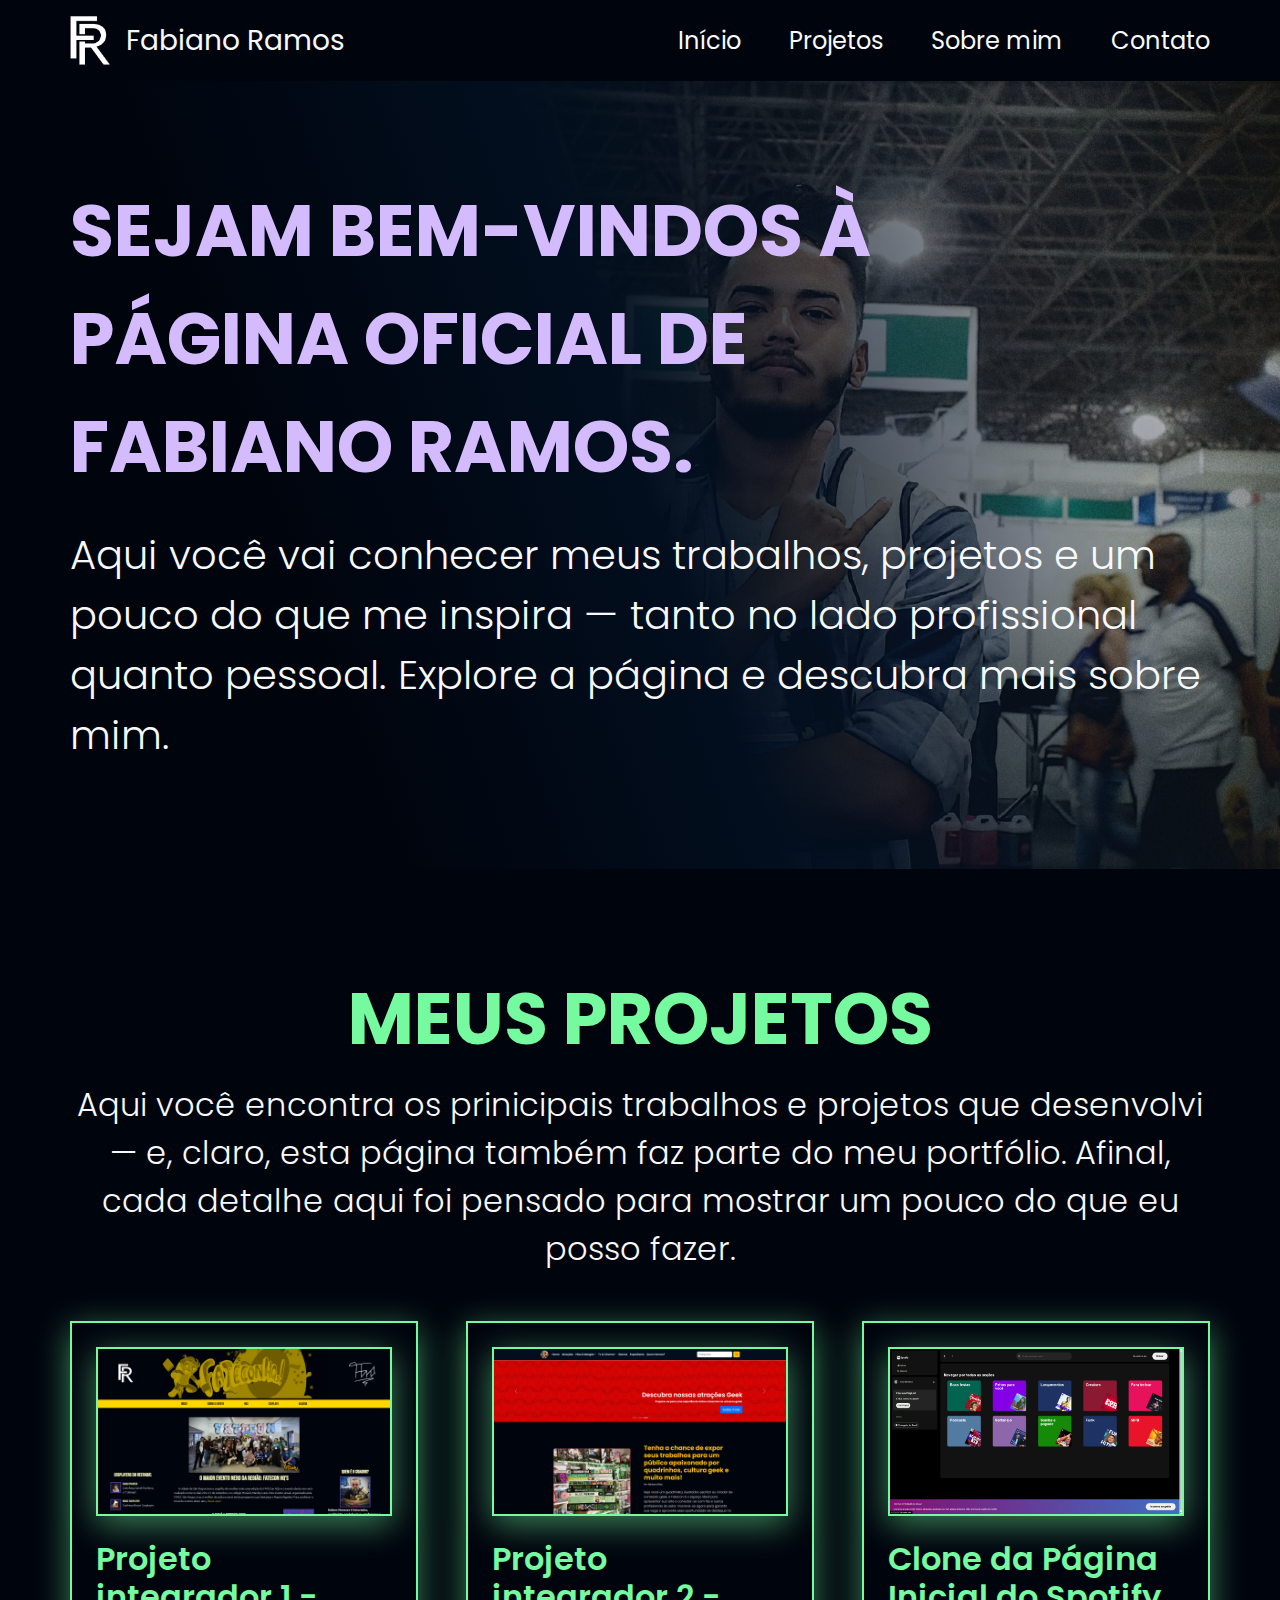
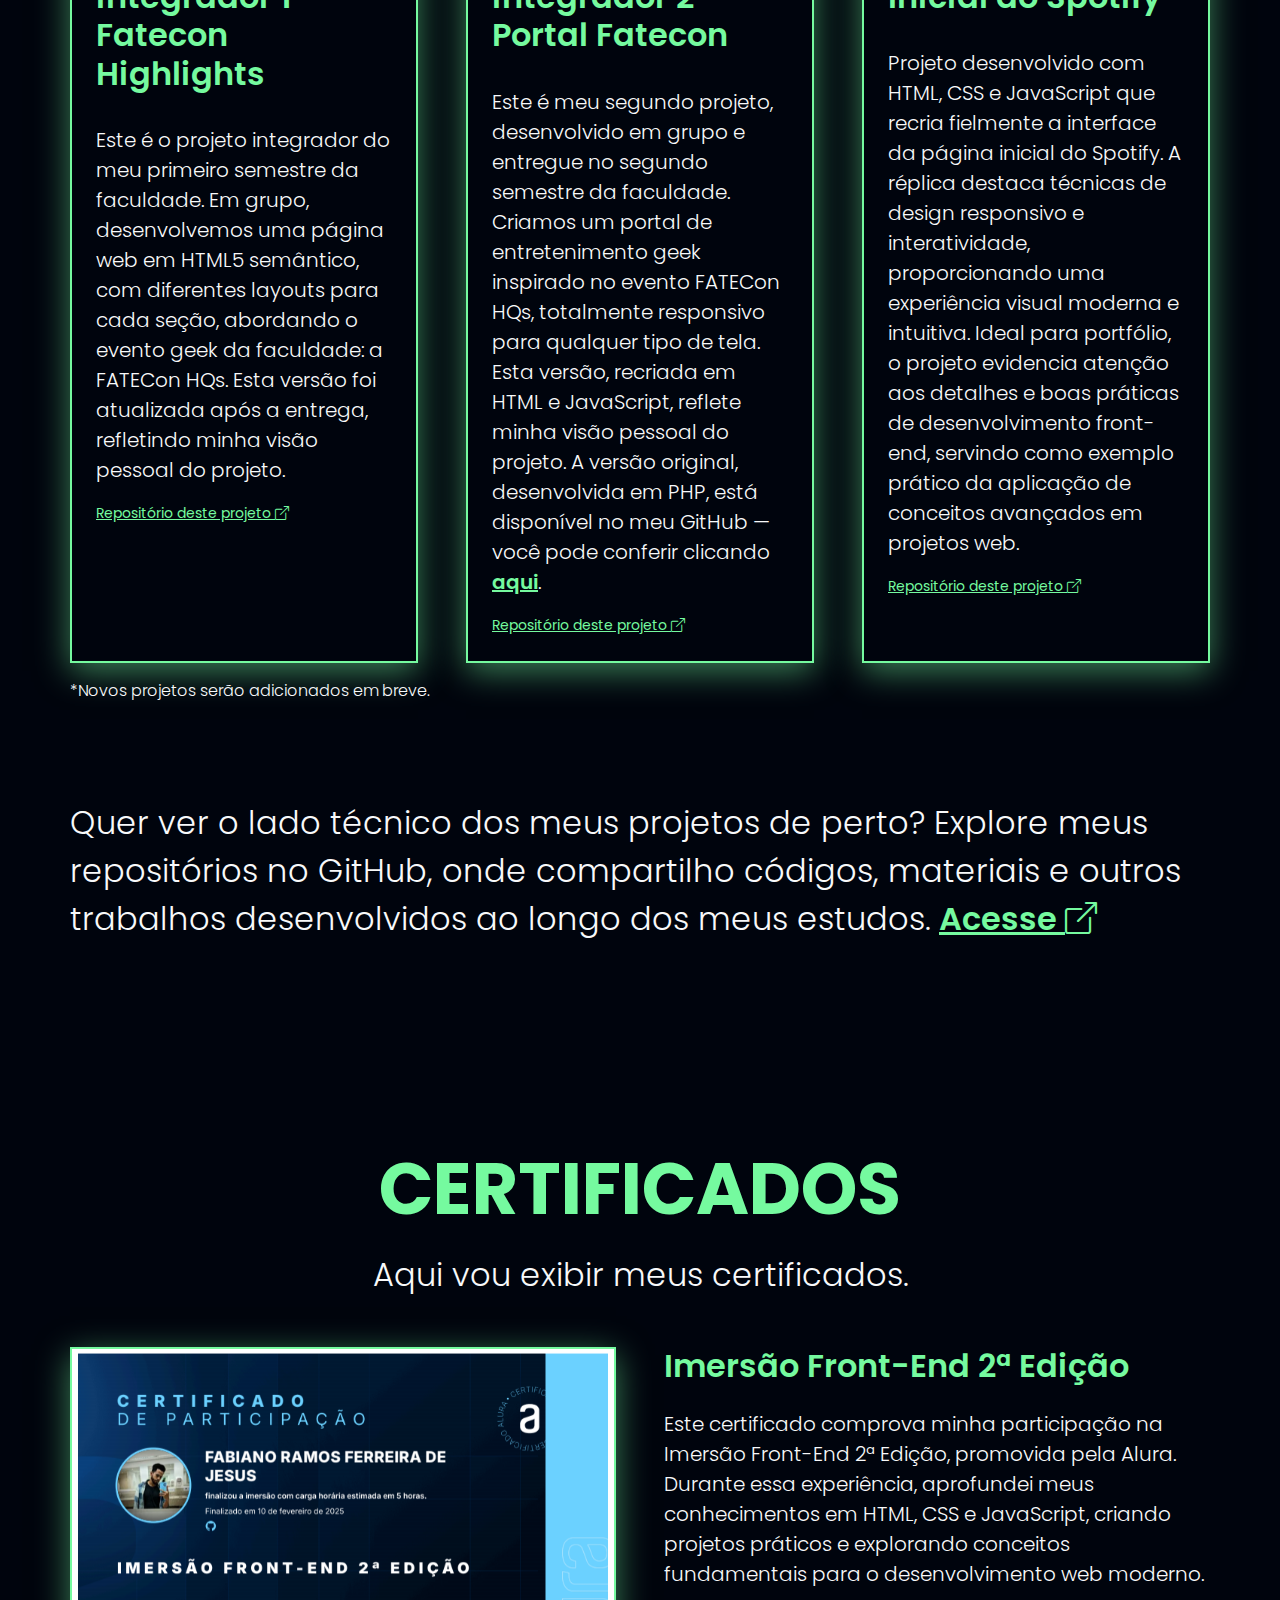
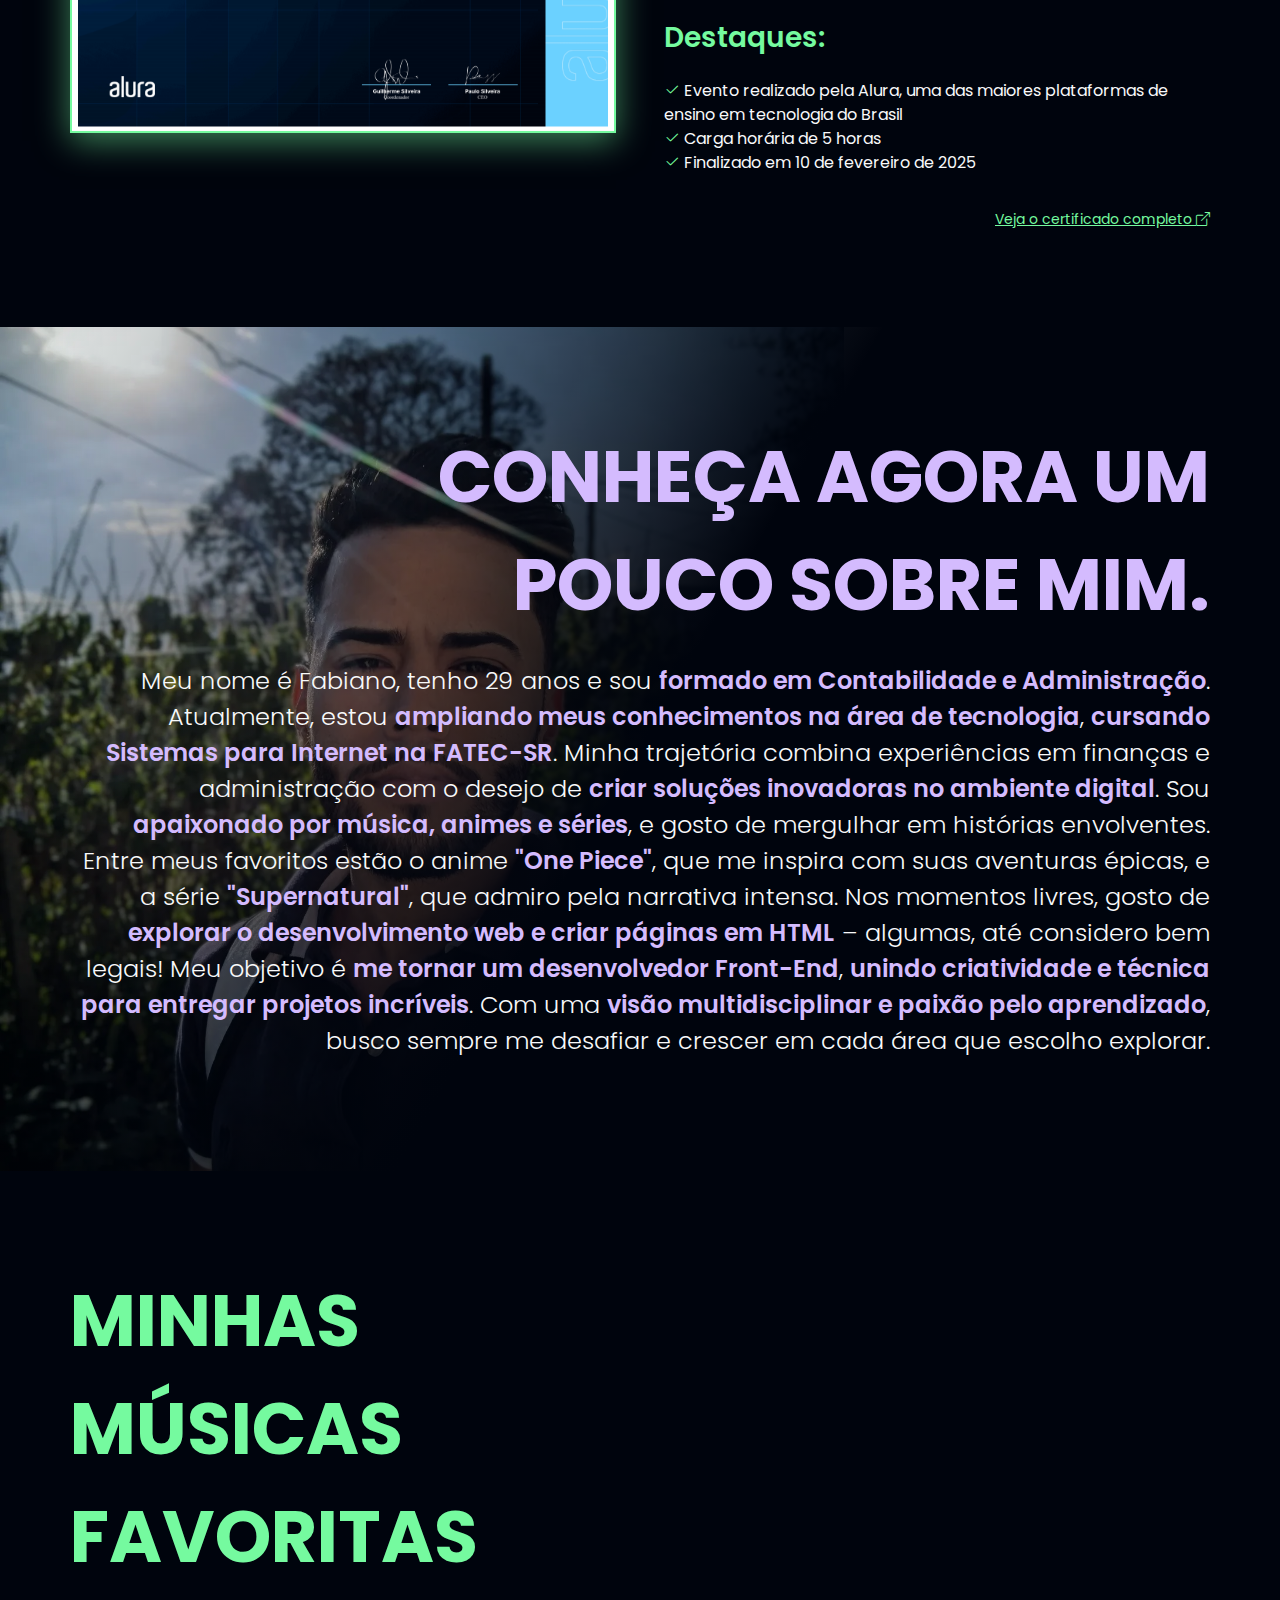
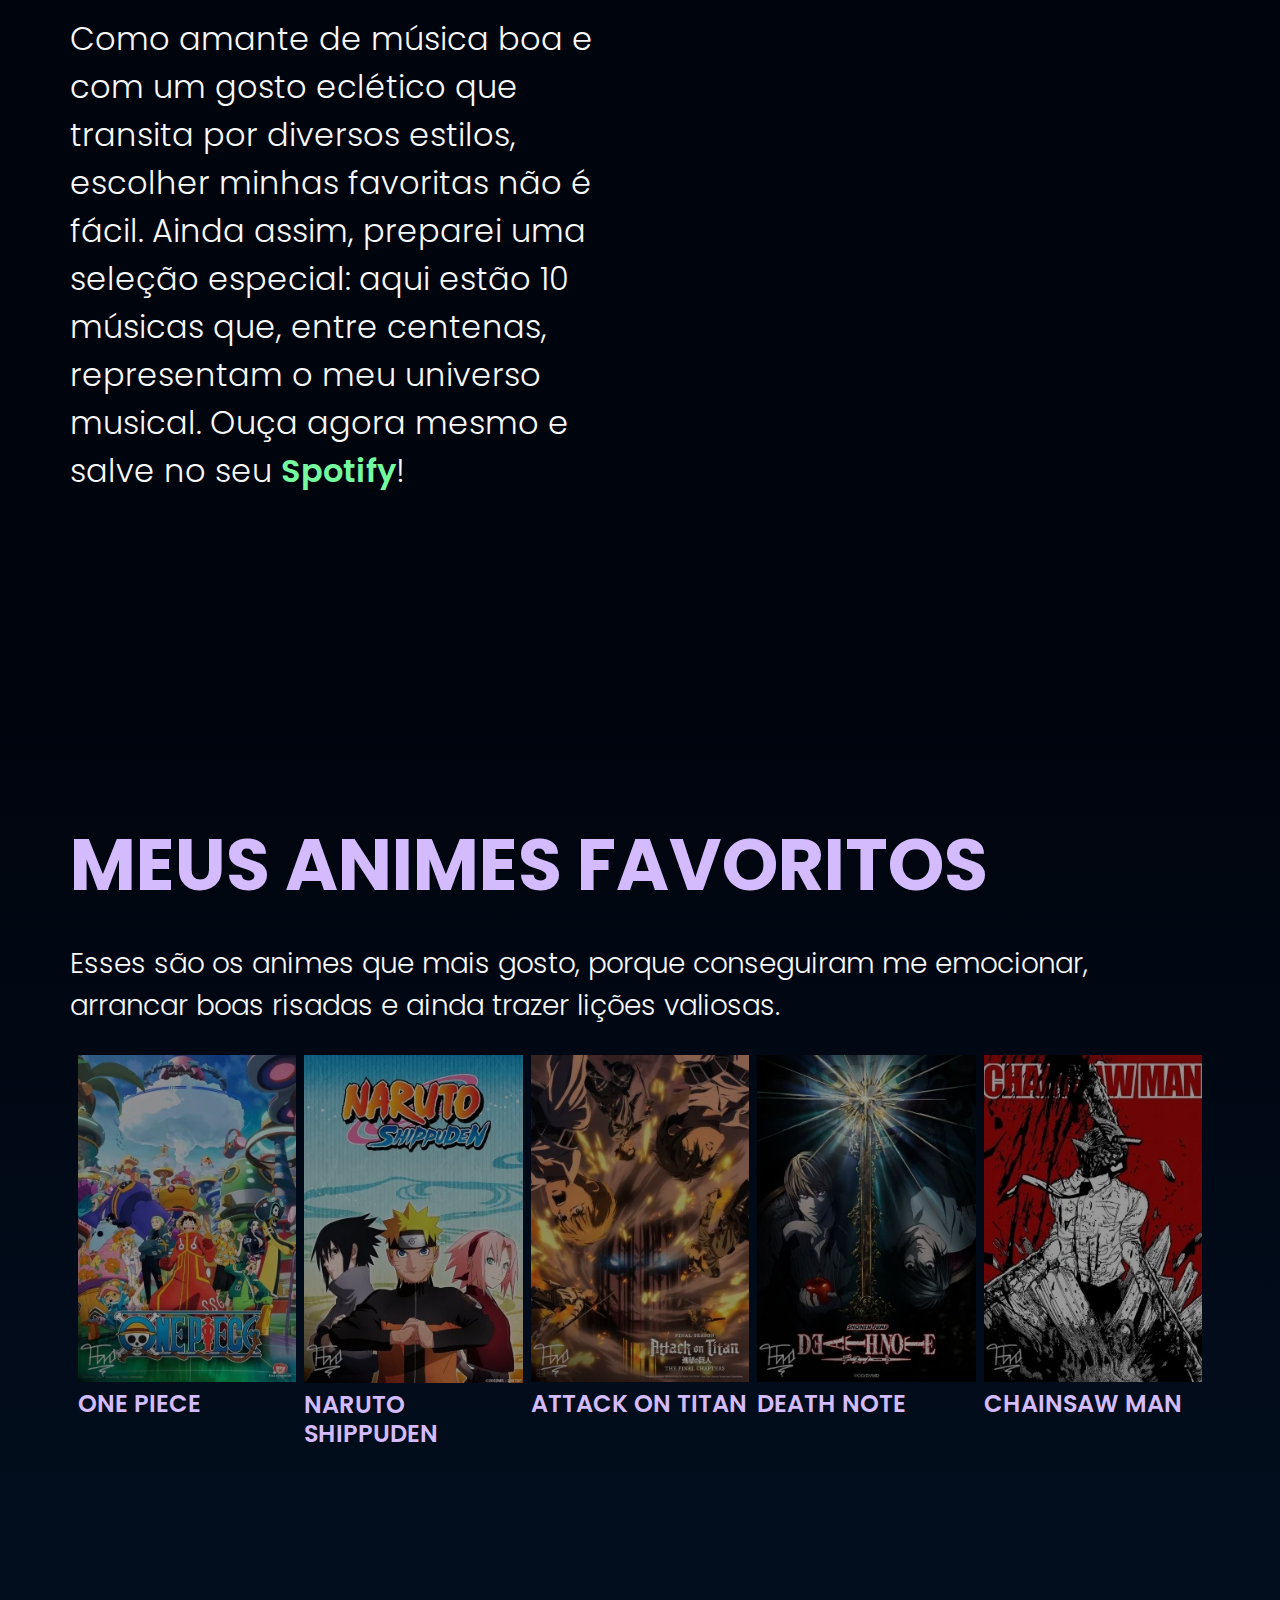
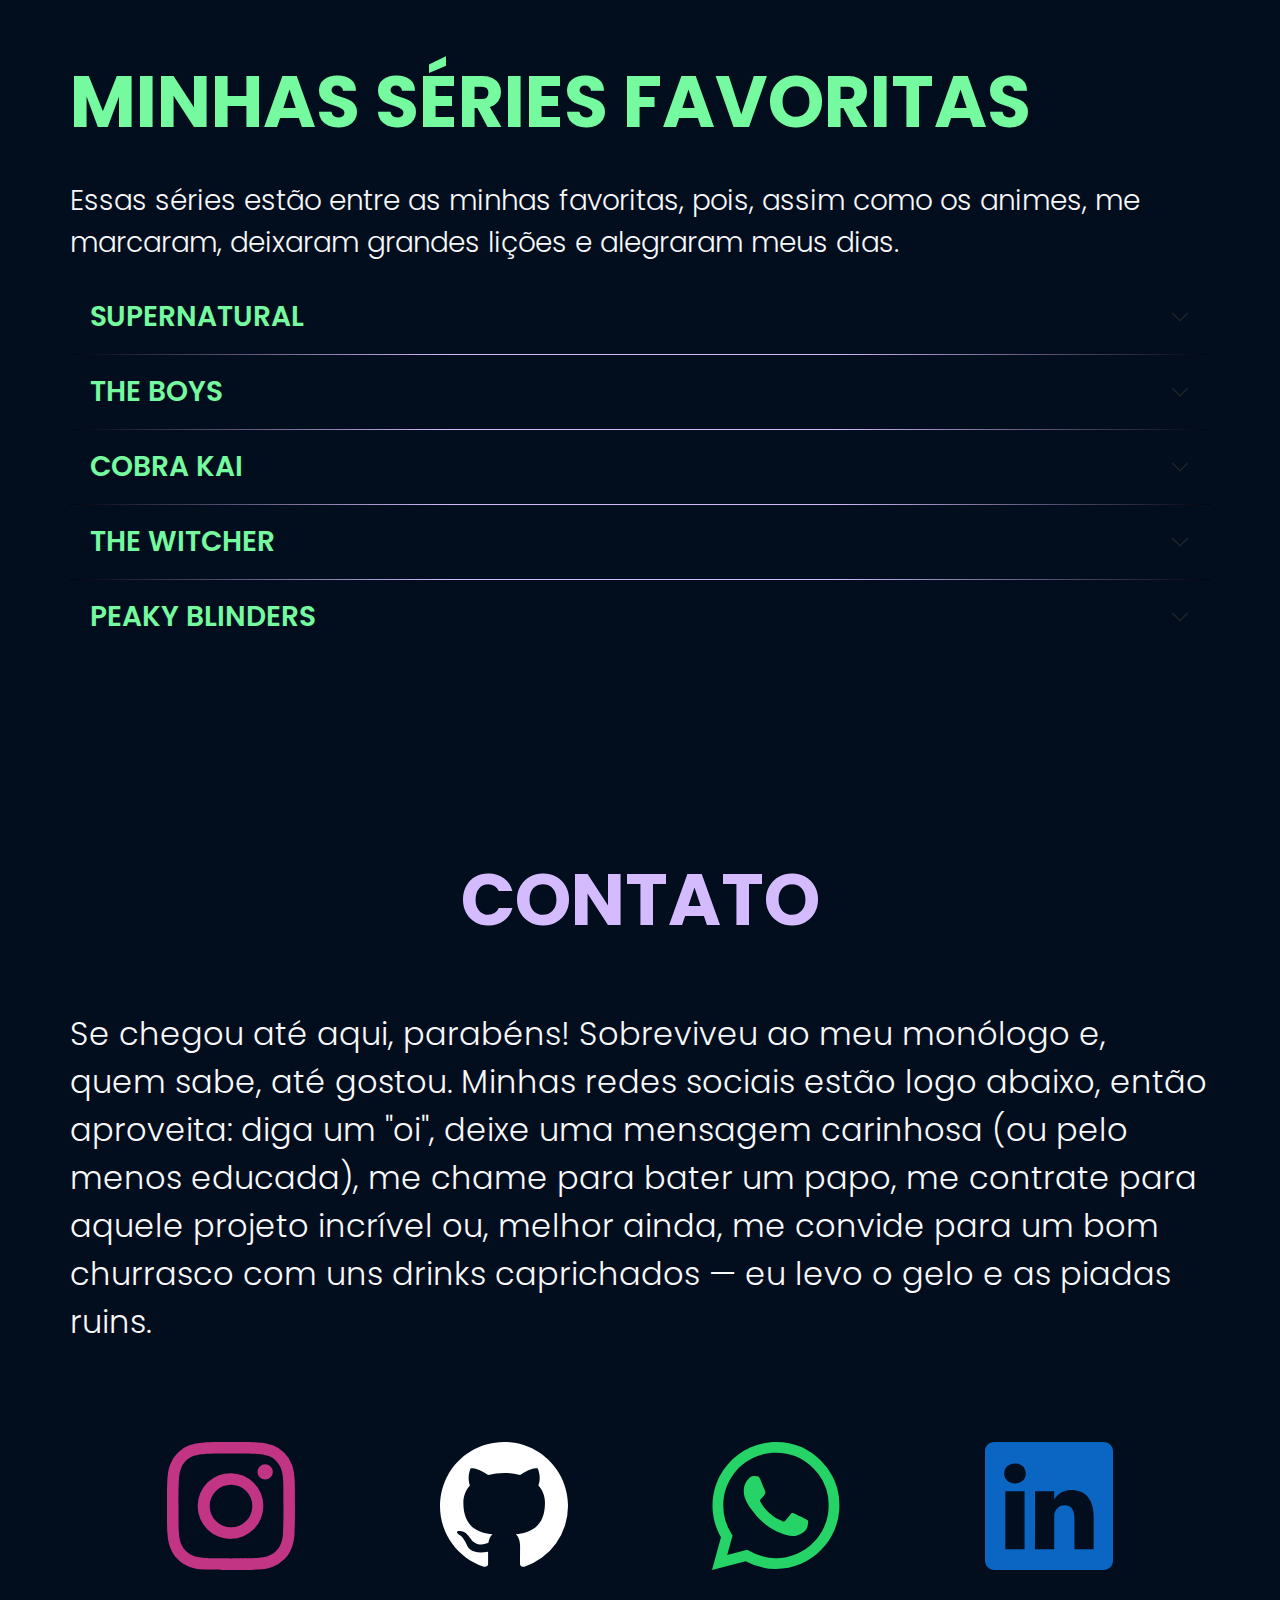
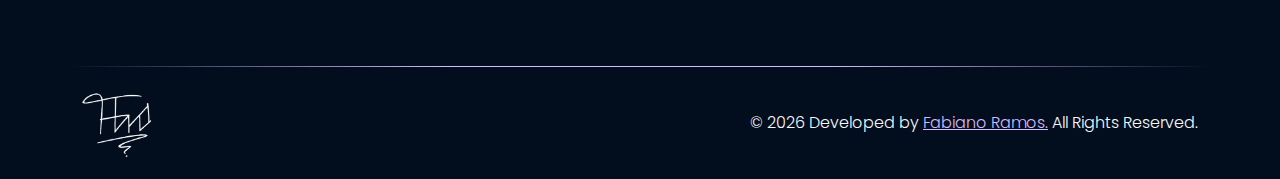
==== commit b8eca28d: "Update index.html" ====
--- a/index.html
+++ b/index.html
@@ -23,7 +23,7 @@
 
 <body class="text-light bg-blackblue">
     <!-- Header -->
-    <header class="py-3 sticky-top bg-blackblue user-select-none transition-effect" id="navbar">
+    <header class="py-3 bg-blackblue user-select-none transition-effect" id="navbar">
         <div class="container d-flex p-md-0 m-auto justify-content-between align-items-start align-items-lg-center">
             <div class=" text-start d-flex align-items-center my-md-auto gap-3">
                 <a href="index.html"><img src="assets/images/logos/mylogowhite.png" alt="Fabiano Ramos Logo" class="logo"></a>
@@ -481,8 +481,10 @@
     <!-- Footer -->
     <footer class="bg-darkblue">
         <div class="container text-center py-3 border-top-lilac user-select-none">
-            <img src="assets/images/logos/mysignwhite.png" alt="Fabiano Ramos Signature" class="img-fluid mb-3 signature">
-            <p class="m-0 text-light fw-light">&copy; <span id="year"></span> Developed by <a href="https://instagram.com/fabiano.r_/" target="_blank" class="text-lilac">Fabiano Ramos.</a> All Rights Reserved.</p>
+            <div class="d-flex flex-column flex-md-row align-items-center justify-content-between">
+                <img src="assets/images/logos/mysignwhite.png" alt="Fabiano Ramos Signature" class="img-fluid signature">
+                <p class="m-0 text-light fw-light">&copy; <span id="year"></span> Developed by <a href="https://instagram.com/fabiano.r_/" target="_blank" class="text-lilac">Fabiano Ramos.</a> All Rights Reserved.</p>
+            </div>
         </div>
     </footer>
 
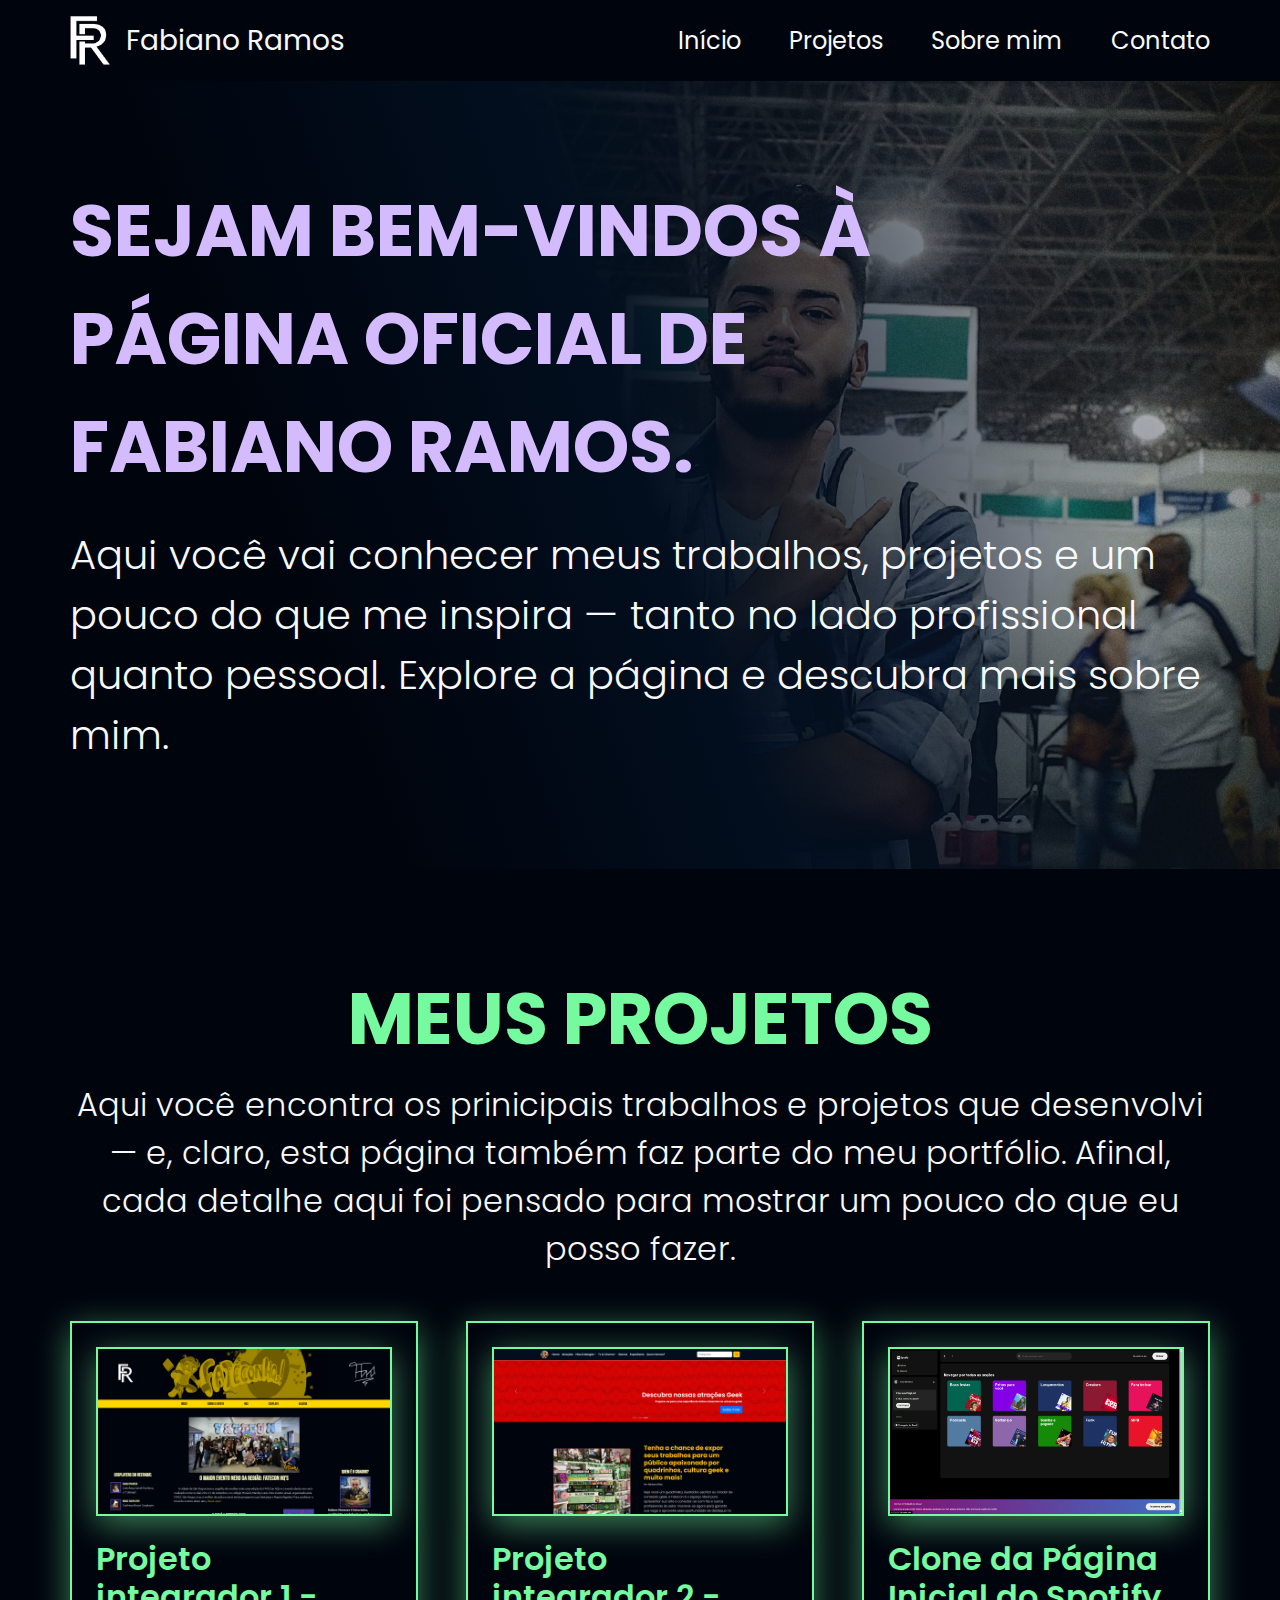
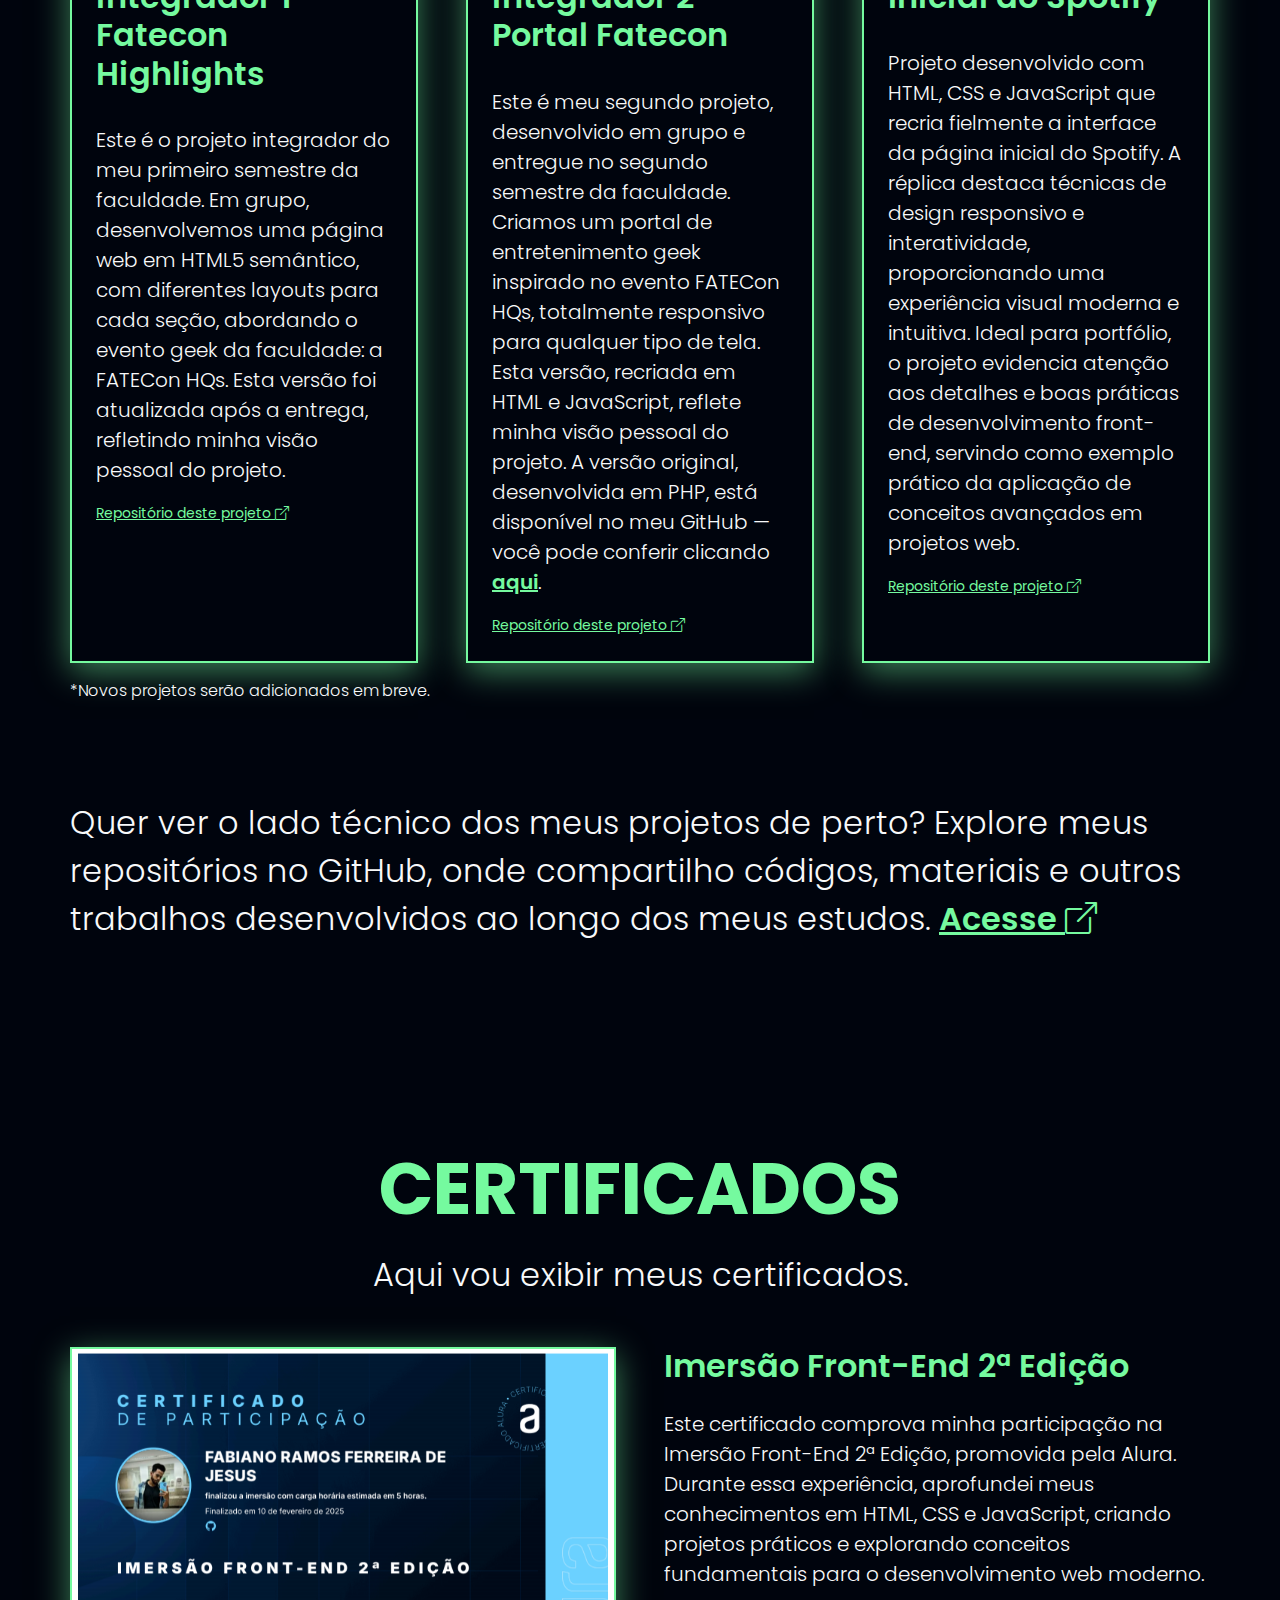
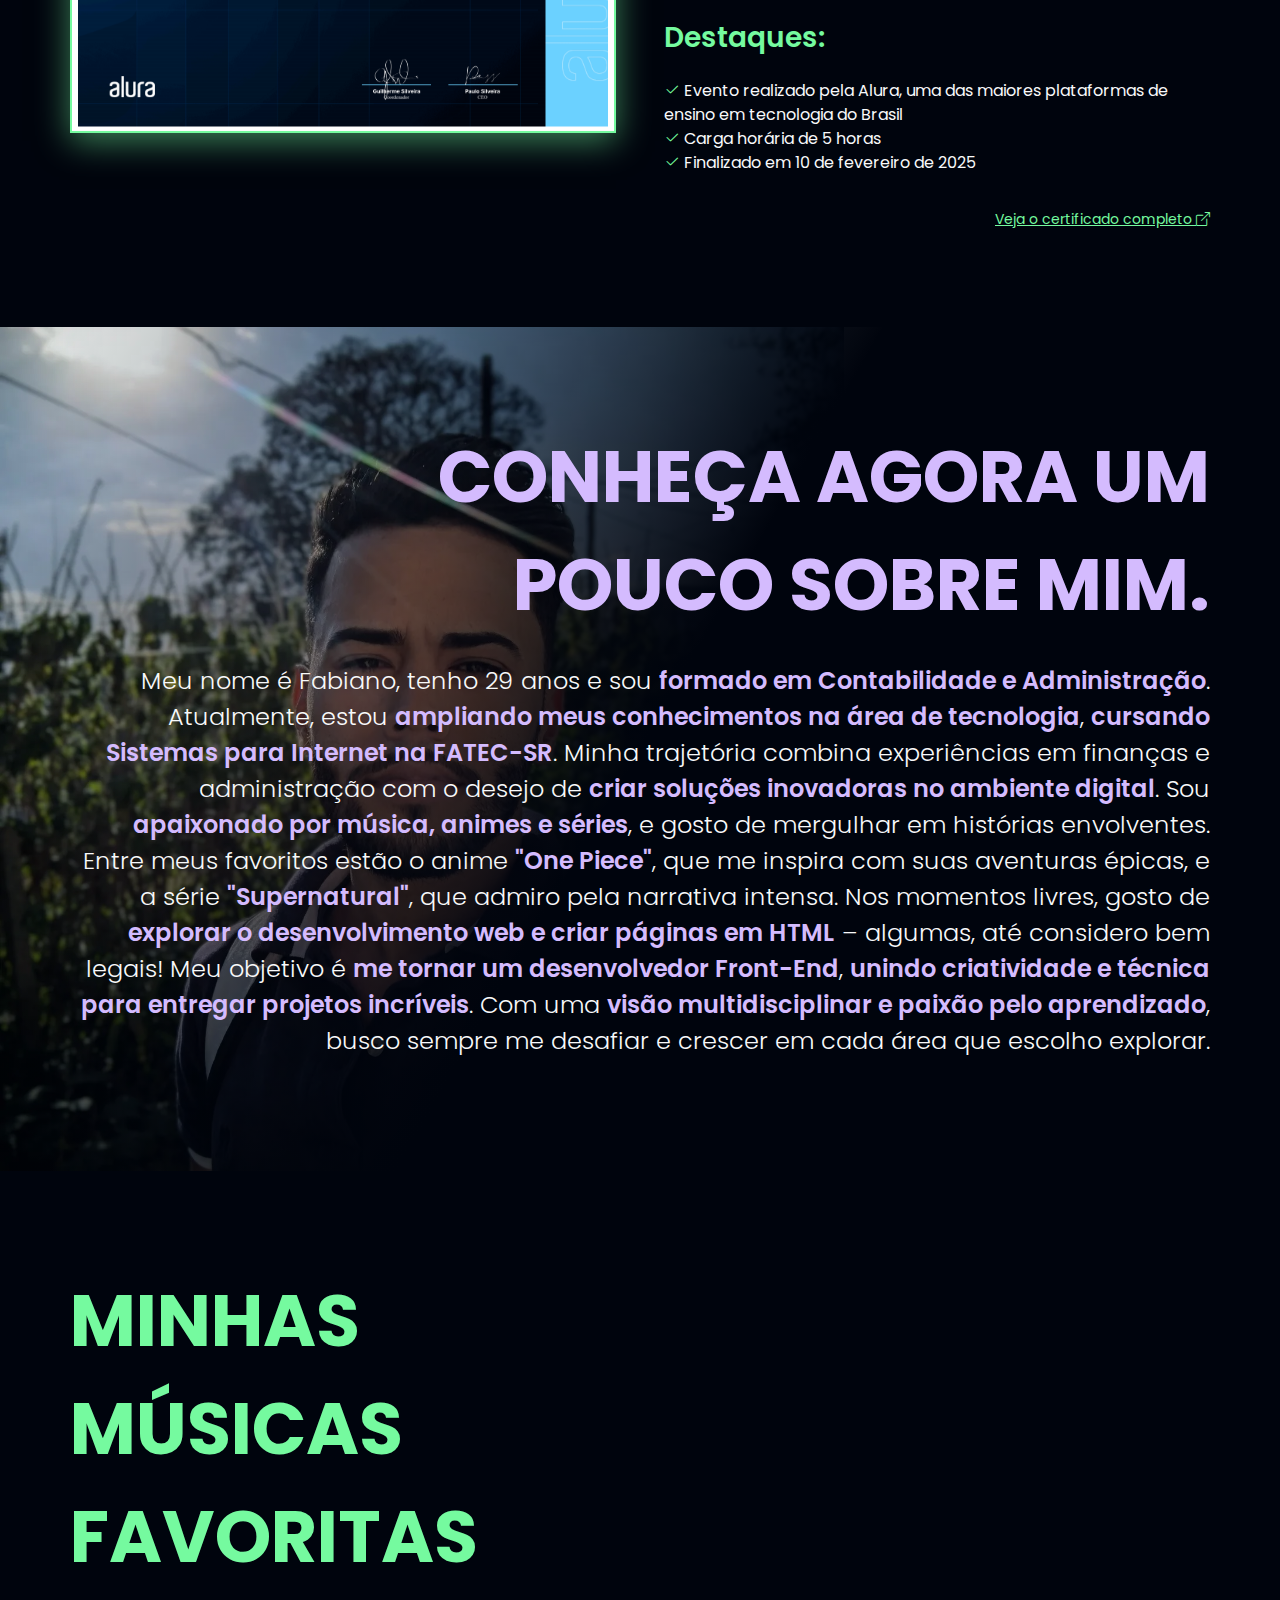
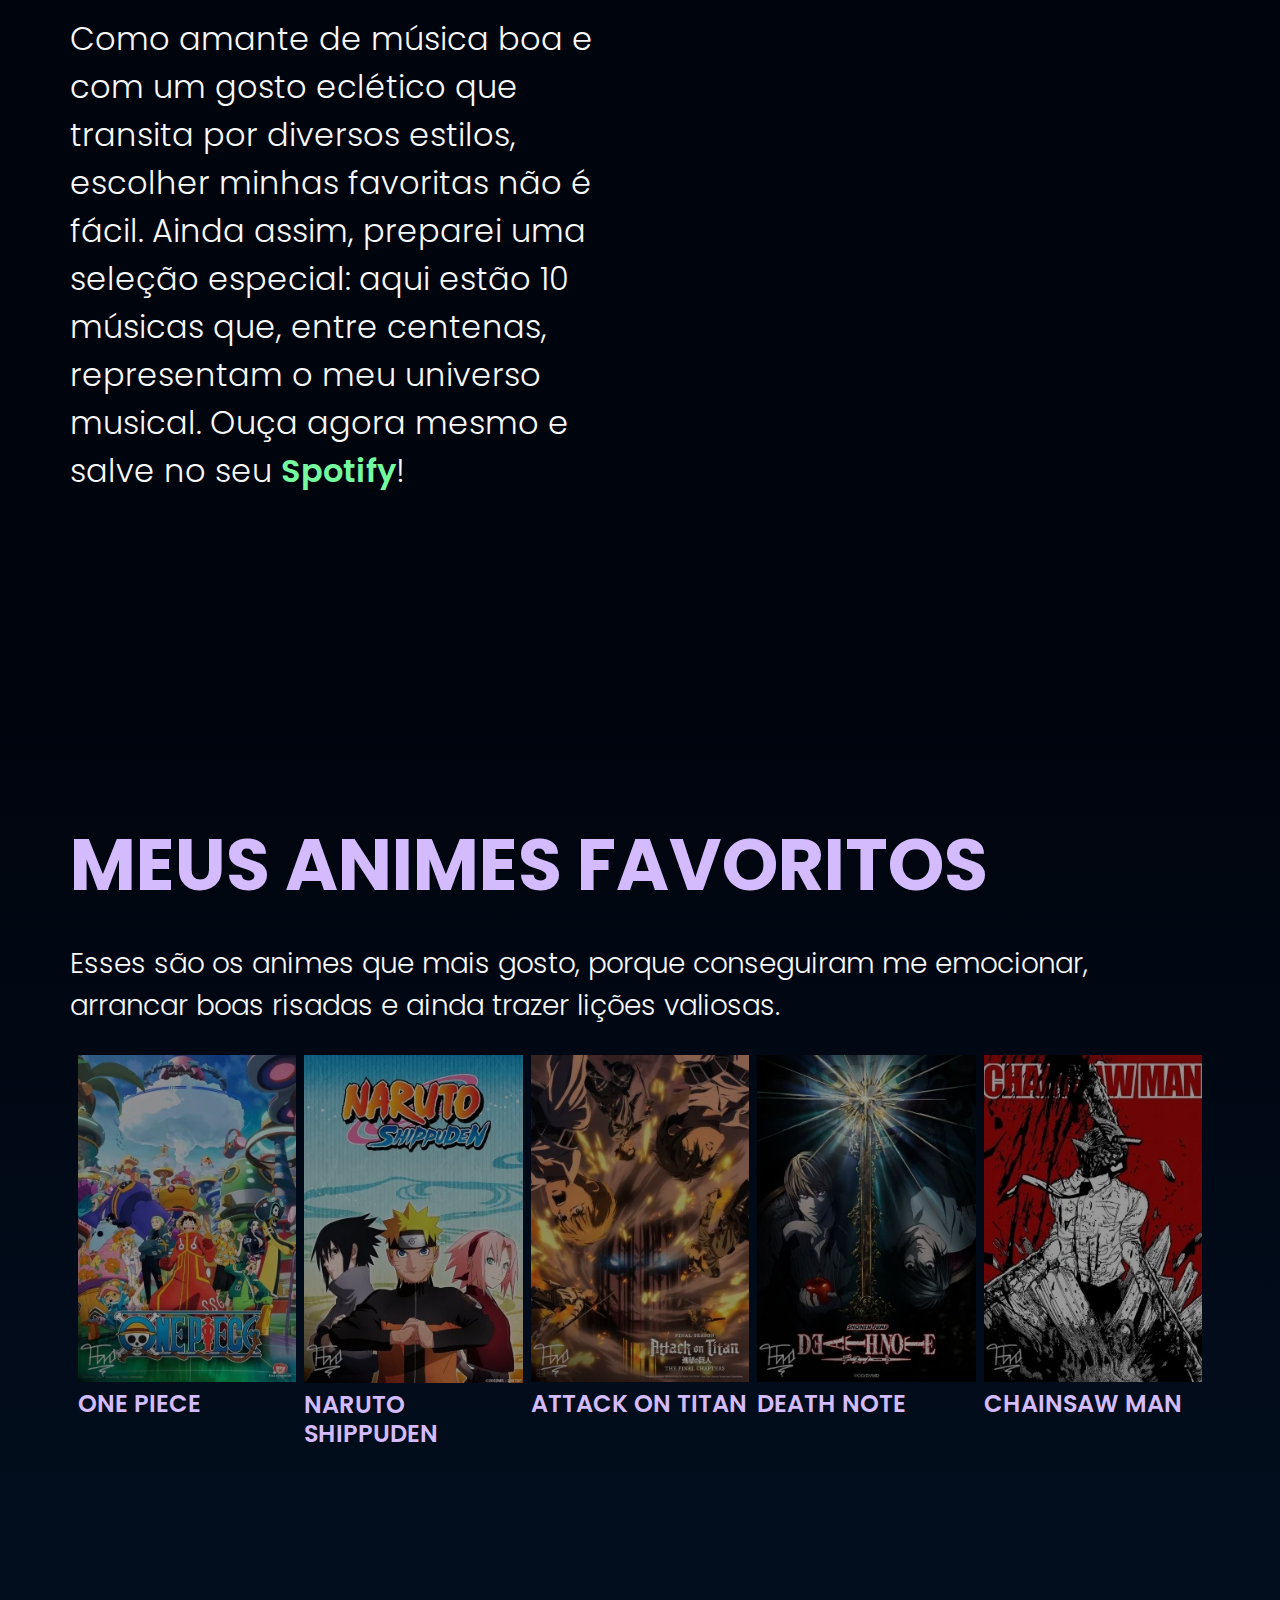
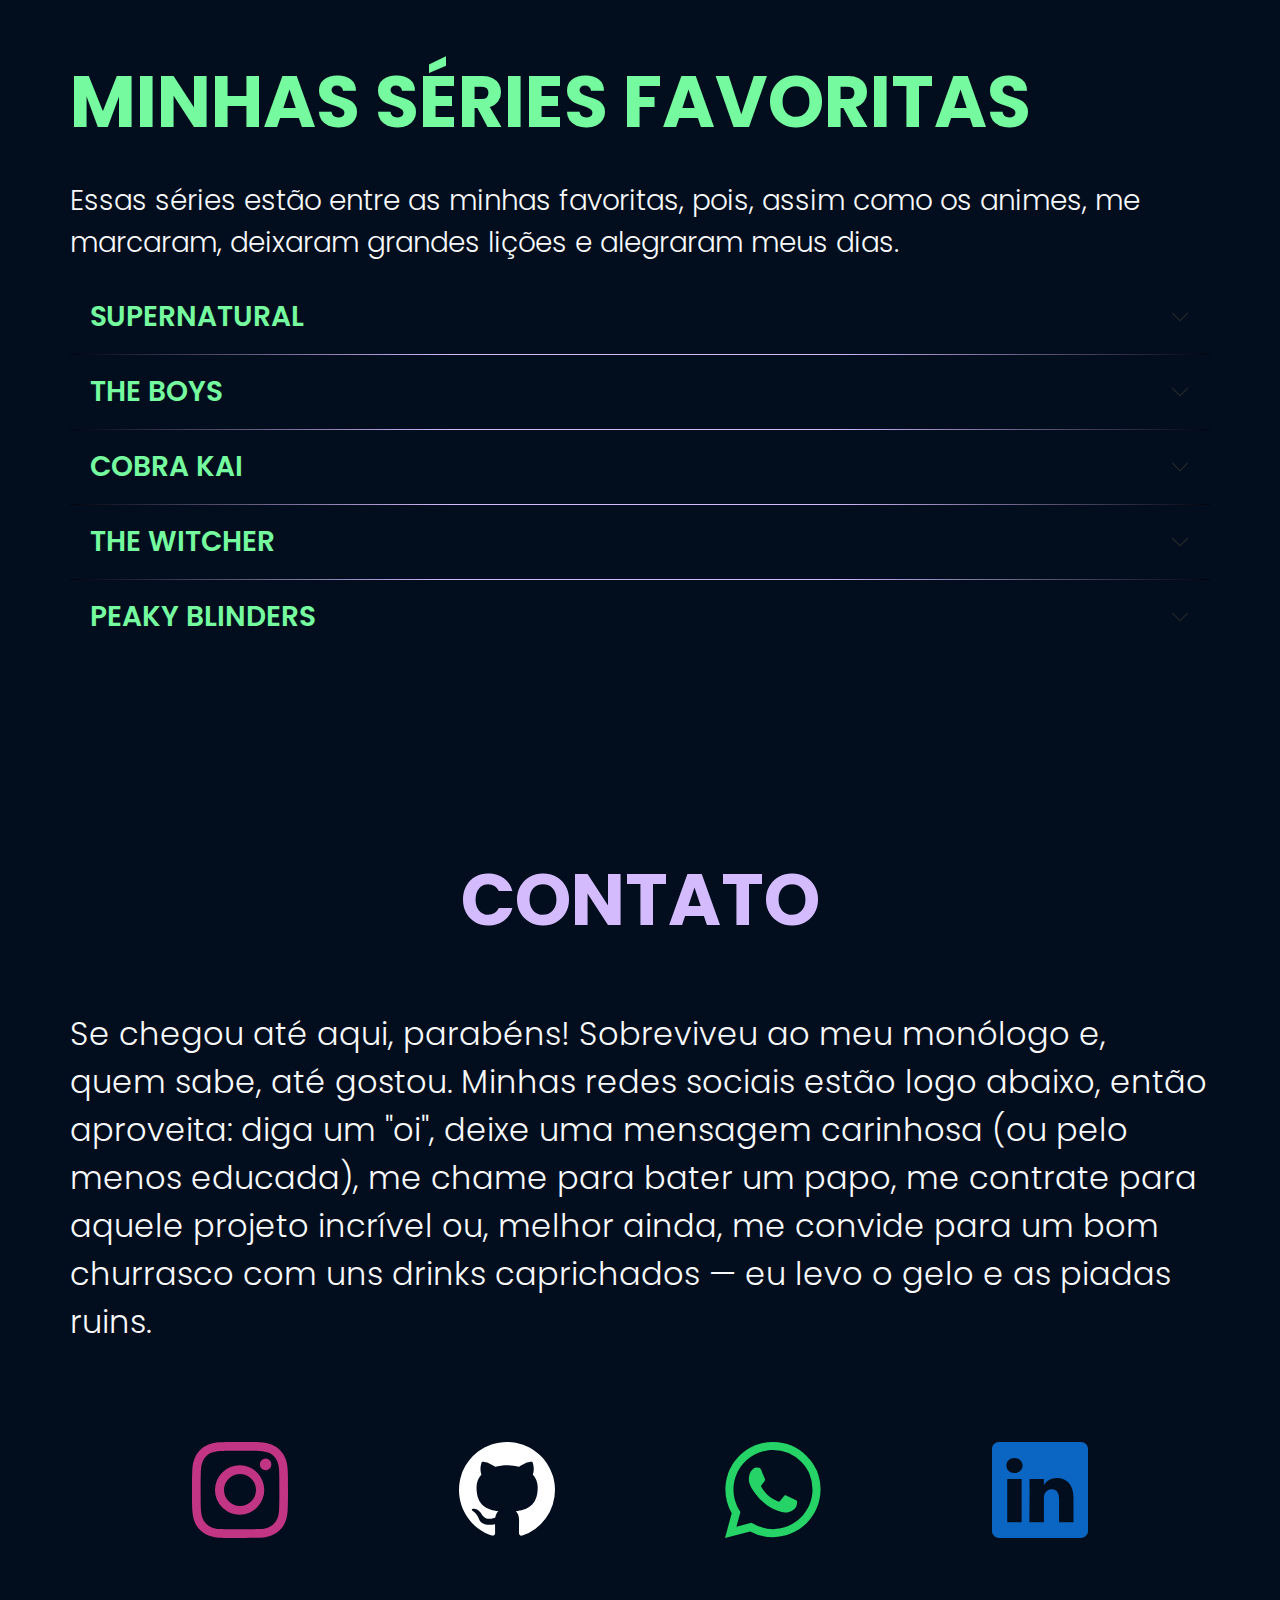
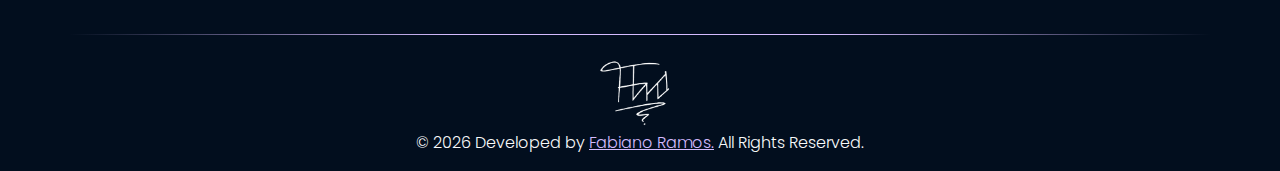
==== commit 9c02d5d0: "Atualizações de layout" ====
--- a/index.html
+++ b/index.html
@@ -481,10 +481,8 @@
     <!-- Footer -->
     <footer class="bg-darkblue">
         <div class="container text-center py-3 border-top-lilac user-select-none">
-            <div class="d-flex flex-column flex-md-row align-items-center justify-content-between">
-                <img src="assets/images/logos/mysignwhite.png" alt="Fabiano Ramos Signature" class="img-fluid signature">
-                <p class="m-0 text-light fw-light">&copy; <span id="year"></span> Developed by <a href="https://instagram.com/fabiano.r_/" target="_blank" class="text-lilac">Fabiano Ramos.</a> All Rights Reserved.</p>
-            </div>
+            <img src="assets/images/logos/mysignwhite.png" alt="Fabiano Ramos Signature" class="img-fluid signature">
+            <p class="m-0 text-light fw-light">&copy; <span id="year"></span> Developed by <a href="https://instagram.com/fabiano.r_/" target="_blank" class="text-lilac">Fabiano Ramos.</a> All Rights Reserved.</p>
         </div>
     </footer>
 
--- a/assets/css/style.css
+++ b/assets/css/style.css
@@ -227,7 +227,7 @@
 /*Efeito de zoom e brilho*/
 #animeList a:hover img,
 #animeList a:focus img {
-    transform: scale(1.04);
+    /* transform: scale(1.04); */
     filter: brightness(1.0);
     border: solid .2rem;
     border-image: linear-gradient(120deg, transparent, #d4bbfe, transparent) 1;
@@ -265,7 +265,7 @@
 @media (min-width: 768px) {
     /* redes sociais */
     .social-media {
-        width: 6.5rem;
+        width: 5rem;
     }
 
     /* Redimensionamento dos bannes da lista de animes no modo TABLET */
@@ -278,7 +278,7 @@
 @media (min-width: 992px) {
     /* redes sociais*/
     .social-media {
-        width: 8rem;
+        width: 6rem;
     }
     /* reajuste do tamanho da fonte e espaço entre linhas do Titulo do Hero*/
     .h-hero {
